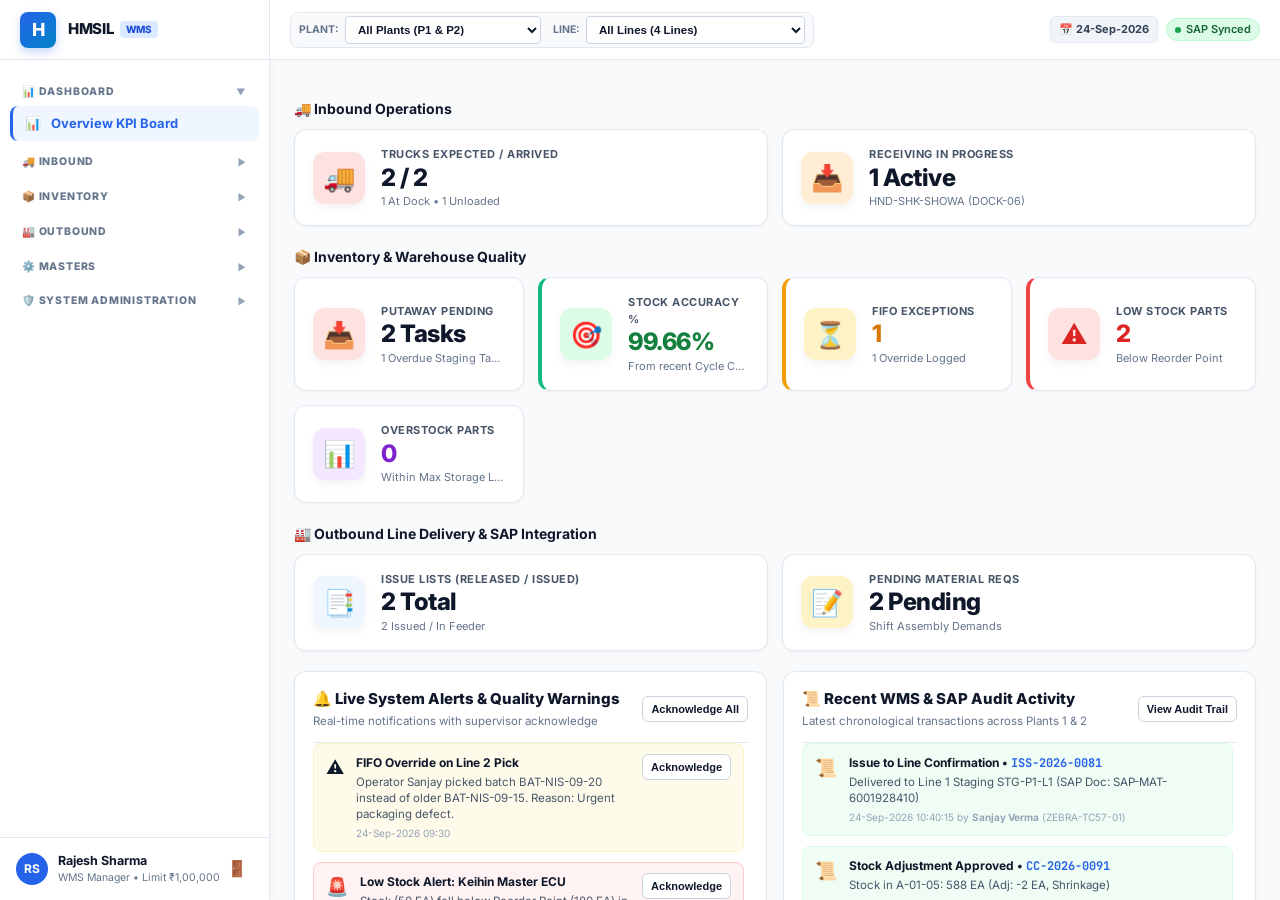
==== index.html @ 5b4c8223 "refactor: modularize application logic and data into separate JavaScript files and streamline HTML l" ====
<!DOCTYPE html>
<html lang="en">
<head>
  <meta charset="UTF-8">
  <meta name="viewport" content="width=device-width, initial-scale=1.0">
  <title>HMSIL WMS — Honda Motorcycle & Scooter India Control Tower</title>
  <link rel="preconnect" href="https://fonts.googleapis.com">
  <link rel="preconnect" href="https://fonts.gstatic.com" crossorigin>
  <link href="https://fonts.googleapis.com/css2?family=Inter:wght@400;500;600;700;800&family=JetBrains+Mono:wght@400;600;700&display=swap" rel="stylesheet">
  <link rel="stylesheet" href="css/wmsStyle.css">
</head>
<body>

<div class="wms-layout">
  <!-- Left Navigation Sidebar (Clean categories without 'Module' suffix) -->
  <aside class="wms-sidebar">
    <div class="sidebar-brand">
      <div class="brand-icon">H</div>
      <div class="brand-info">
        <h1>HMSIL <span>WMS</span></h1>
      </div>
    </div>

    <div class="sidebar-nav-container">
      <!-- 1. DASHBOARD -->
      <div class="nav-group">
        <div class="nav-category" onclick="toggleNavGroup(this)">
          <span>📊 Dashboard</span>
          <span class="cat-arrow">▼</span>
        </div>
        <div class="nav-group-items">
          <a class="nav-link active" data-view="dashboard" onclick="showWmsView('dashboard')">
            <span class="nav-icon">📊</span> Overview KPI Board
          </a>
        </div>
      </div>

      <!-- 2. INBOUND -->
      <div class="nav-group collapsed">
        <div class="nav-category" onclick="toggleNavGroup(this)">
          <span>🚚 Inbound</span>
          <span class="cat-arrow">▼</span>
        </div>
        <div class="nav-group-items">
          <a class="nav-link" data-view="po" onclick="showWmsView('po')">
            <span class="nav-icon">📑</span> Purchase Orders
          </a>
          <a class="nav-link" data-view="asn" onclick="showWmsView('asn')">
            <span class="nav-icon">📦</span> ASN (Shipping Notice)
          </a>
          <a class="nav-link" data-view="gateEntry" onclick="showWmsView('gateEntry')">
            <span class="nav-icon">🚚</span> Gate Entry
          </a>
          <a class="nav-link" data-view="docks" onclick="showWmsView('docks')">
            <span class="nav-icon">🏗️</span> Dock Management
          </a>
          <a class="nav-link" data-view="receivingMonitor" onclick="showWmsView('receivingMonitor')">
            <span class="nav-icon">📥</span> Receiving
          </a>
          <a class="nav-link" data-view="mrn" onclick="showWmsView('mrn')">
            <span class="nav-icon">📝</span> Material Receipt (MRN)
          </a>
          <a class="nav-link" data-view="grn" onclick="showWmsView('grn')">
            <span class="nav-icon">📄</span> Goods Receipt (GRN)
          </a>
        </div>
      </div>

      <!-- 3. INVENTORY -->
      <div class="nav-group collapsed">
        <div class="nav-category" onclick="toggleNavGroup(this)">
          <span>📦 Inventory</span>
          <span class="cat-arrow">▼</span>
        </div>
        <div class="nav-group-items">
          <a class="nav-link" data-view="putaway" onclick="showWmsView('putaway')">
            <span class="nav-icon">📥</span> Putaway Tasks
          </a>
          <a class="nav-link" data-view="inventory" onclick="showWmsView('inventory')">
            <span class="nav-icon">🏢</span> Stock by Bin (Inventory)
          </a>
          <a class="nav-link" data-view="cyclecount" onclick="showWmsView('cyclecount')">
            <span class="nav-icon">📋</span> Cycle Count & Adjustment
          </a>
          <a class="nav-link" data-view="fifoAging" onclick="showWmsView('fifoAging')">
            <span class="nav-icon">⏳</span> FIFO & Stock Aging
          </a>
          <a class="nav-link" data-view="reportsAlerts" onclick="showWmsView('reportsAlerts')">
            <span class="nav-icon">📈</span> Reports & Alerts
          </a>
        </div>
      </div>

      <!-- 4. OUTBOUND -->
      <div class="nav-group collapsed">
        <div class="nav-category" onclick="toggleNavGroup(this)">
          <span>🏭 Outbound</span>
          <span class="cat-arrow">▼</span>
        </div>
        <div class="nav-group-items">
          <a class="nav-link" data-view="requisition" onclick="showWmsView('requisition')">
            <span class="nav-icon">📋</span> Material Requirements
          </a>
          <a class="nav-link" data-view="issueList" onclick="showWmsView('issueList')">
            <span class="nav-icon">📑</span> Issue List (Shift N1)
          </a>
          <a class="nav-link" data-view="pickingMonitor" onclick="showWmsView('pickingMonitor')">
            <span class="nav-icon">🛒</span> Picking Monitor
          </a>
          <a class="nav-link" data-view="issueToLine" onclick="showWmsView('issueToLine')">
            <span class="nav-icon">🏭</span> Issue to Line (Mvt 261)
          </a>
          <a class="nav-link" data-view="returnsFromLine" onclick="showWmsView('returnsFromLine')">
            <span class="nav-icon">🔄</span> Returns from Line (Mvt 262)
          </a>
        </div>
      </div>

      <!-- 5. MASTERS -->
      <div class="nav-group collapsed">
        <div class="nav-category" onclick="toggleNavGroup(this)">
          <span>⚙️ Masters</span>
          <span class="cat-arrow">▼</span>
        </div>
        <div class="nav-group-items">
          <a class="nav-link" data-view="masterMaterial" onclick="showWmsView('masterMaterial')">
            <span class="nav-icon">🏷️</span> Material Master (SAP)
          </a>
          <a class="nav-link" data-view="masterSupplier" onclick="showWmsView('masterSupplier')">
            <span class="nav-icon">🤝</span> Supplier Master (SAP)
          </a>
          <a class="nav-link" data-view="masterPlant" onclick="showWmsView('masterPlant')">
            <span class="nav-icon">🏭</span> Plant Master
          </a>
          <a class="nav-link" data-view="masterZoneBin" onclick="showWmsView('masterZoneBin')">
            <span class="nav-icon">🗺️</span> Zone / Bin Master
          </a>
          <a class="nav-link" data-view="masterDock" onclick="showWmsView('masterDock')">
            <span class="nav-icon">🚪</span> Dock Master
          </a>
          <a class="nav-link" data-view="masterLine" onclick="showWmsView('masterLine')">
            <span class="nav-icon">⚙️</span> Production Line Master
          </a>
          <a class="nav-link" data-view="masterStockLevel" onclick="showWmsView('masterStockLevel')">
            <span class="nav-icon">📊</span> Stock Level Master
          </a>
          <a class="nav-link" data-view="masterReasonCode" onclick="showWmsView('masterReasonCode')">
            <span class="nav-icon">❓</span> Reason Code Master
          </a>
          <a class="nav-link" data-view="userMaster" onclick="showWmsView('userMaster')">
            <span class="nav-icon">👥</span> User & Role Master
          </a>
          <a class="nav-link" data-view="masterDevice" onclick="showWmsView('masterDevice')">
            <span class="nav-icon">📱</span> Device Master
          </a>
        </div>
      </div>

      <!-- 6. SYSTEM ADMINISTRATION -->
      <div class="nav-group collapsed">
        <div class="nav-category" onclick="toggleNavGroup(this)">
          <span>🛡️ System Administration</span>
          <span class="cat-arrow">▼</span>
        </div>
        <div class="nav-group-items">
          <a class="nav-link" data-view="sapSync" onclick="showWmsView('sapSync')">
            <span class="nav-icon">🔄</span> SAP Interface Monitor
          </a>
          <a class="nav-link" data-view="audit" onclick="showWmsView('audit')">
            <span class="nav-icon">🛡️</span> Audit Trail
          </a>
          <a class="nav-link" data-view="adminLabelPrint" onclick="showWmsView('adminLabelPrint')">
            <span class="nav-icon">🖨️</span> Label & Print Settings
          </a>
          <a class="nav-link" data-view="adminNotifications" onclick="showWmsView('adminNotifications')">
            <span class="nav-icon">🔔</span> Notification Settings
          </a>
        </div>
      </div>
    </div>

    <div class="sidebar-user">
      <div class="user-details">
        <div class="user-avatar" id="sidebar-user-avatar">RS</div>
        <div class="user-text">
          <div class="u-name" id="sidebar-user-name">Rajesh Sharma</div>
          <div class="u-role" id="sidebar-user-role">WMS Manager • Limit ₹1,00,000</div>
        </div>
      </div>
      <button class="btn-logout" onclick="window.location.href='login.html'" title="Sign Out / Logout" style="background:transparent; border:none; cursor:pointer; font-size:16px; padding:6px; border-radius:6px; color:#64748b; transition:all 0.15s ease;">
        🚪
      </button>
    </div>
  </aside>

  <!-- Mobile Sidebar Backdrop Overlay -->
  <div class="sidebar-backdrop" id="sidebar-backdrop" onclick="toggleMobileSidebar(false)"></div>

  <!-- Main Workspace Area -->
  <main class="wms-main-content">
    <!-- Topbar (Clean layout without redundant page title text) -->
    <header class="wms-topbar">
      <div class="topbar-left">
        <button class="btn-sidebar-toggle" id="btn-sidebar-toggle" onclick="toggleMobileSidebar()" aria-label="Toggle Navigation Menu">
          <span>☰</span>
        </button>
        <div class="global-filters">
          <span class="filter-badge">Plant:</span>
          <select class="top-select" id="filter-plant-select" onchange="onPlantFilterChange(this.value)">
            <option value="All">All Plants (P1 & P2)</option>
            <option value="P1">Plant 1 (Scooter Division)</option>
            <option value="P2">Plant 2 (Motorcycle Division)</option>
          </select>
          <span class="filter-badge" style="margin-left: 6px;">Line:</span>
          <select class="top-select" id="filter-line-select" onchange="onLineFilterChange(this.value)">
            <option value="All">All Lines (4 Lines)</option>
            <option value="L1">Line 1 (Activa 6G - Plant 1)</option>
            <option value="L2">Line 2 (Shine 125 - Plant 1)</option>
            <option value="L3">Line 3 (PGM-FI Engine - Plant 1)</option>
            <option value="L4">Line 4 (CB350 Premium - Plant 2)</option>
          </select>
        </div>
      </div>

      <div class="topbar-right">
        <span class="header-date-badge">📅 24-Sep-2026</span>
        <span class="sap-status-indicator online" title="S/4HANA Active"><span class="dot"></span> SAP Synced</span>
      </div>
    </header>

    <!-- Content Views Container -->
    <div class="wms-view-container">

      <!-- ========================================================= -->
      <!-- 1. DASHBOARD -->
      <!-- ========================================================= -->
      <section id="wms-view-dashboard" class="wms-view active">
        <!-- 3 Categorized KPI Grids -->
        <div class="dashboard-module-header">
          <h4>🚚 Inbound Operations</h4>
        </div>
        <div class="kpi-grid">
          <div class="kpi-card clickable" onclick="showWmsView('gateEntry')">
            <div class="kpi-icon" style="background:#fee2e2; color:#dc2626;">🚚</div>
            <div class="kpi-content">
              <div class="kpi-title">Trucks Expected / Arrived</div>
              <div class="kpi-value" id="kpi-inbound-trucks">2 / 2</div>
              <div class="kpi-subtext" id="kpi-subtext-trucks">1 At Dock • 1 Unloaded</div>
            </div>
          </div>
          <div class="kpi-card clickable" onclick="showWmsView('receivingMonitor')">
            <div class="kpi-icon" style="background:#ffedd5; color:#ea580c;">📥</div>
            <div class="kpi-content">
              <div class="kpi-title">Receiving in Progress</div>
              <div class="kpi-value" id="kpi-receiving-progress">1 Active</div>
              <div class="kpi-subtext" id="kpi-subtext-receiving">Dock Inward Inspection</div>
            </div>
          </div>
        </div>

        <div class="dashboard-module-header">
          <h4>📦 Inventory & Warehouse Quality</h4>
        </div>
        <div class="kpi-grid">
          <div class="kpi-card clickable" onclick="showWmsView('putaway')">
            <div class="kpi-icon" style="background:#fee2e2; color:#dc2626;">📥</div>
            <div class="kpi-content">
              <div class="kpi-title">Putaway Pending</div>
              <div class="kpi-value" id="kpi-putaway-pending">1 Task</div>
              <div class="kpi-subtext" id="kpi-subtext-putaway">Dock Staging Tasks</div>
            </div>
          </div>
          <div class="kpi-card success-border clickable" onclick="showWmsView('cyclecount')">
            <div class="kpi-icon" style="background:#dcfce7; color:#15803d;">🎯</div>
            <div class="kpi-content">
              <div class="kpi-title">Stock Accuracy %</div>
              <div class="kpi-value" id="kpi-stock-accuracy" style="color:#15803d;">99.66%</div>
              <div class="kpi-subtext" id="kpi-subtext-accuracy">From recent Cycle Counts</div>
            </div>
          </div>
          <div class="kpi-card warning-border clickable" onclick="showWmsView('fifoAging')">
            <div class="kpi-icon" style="background:#fef3c7; color:#d97706;">⏳</div>
            <div class="kpi-content">
              <div class="kpi-title">FIFO Exceptions</div>
              <div class="kpi-value" id="kpi-fifo-exceptions" style="color:#d97706;">1</div>
              <div class="kpi-subtext" id="kpi-subtext-fifo">Logged Non-Oldest Picks</div>
            </div>
          </div>
          <div class="kpi-card alert-border clickable" onclick="showWmsView('reportsAlerts')">
            <div class="kpi-icon" style="background:#fee2e2; color:#dc2626;">⚠️</div>
            <div class="kpi-content">
              <div class="kpi-title">Low Stock Parts</div>
              <div class="kpi-value" id="kpi-low-stock" style="color:#dc2626;">1</div>
              <div class="kpi-subtext" id="kpi-subtext-lowstock">Parts below Min / ROP</div>
            </div>
          </div>
          <div class="kpi-card clickable" onclick="showWmsView('reportsAlerts')">
            <div class="kpi-icon" style="background:#f3e8ff; color:#7e22ce;">📊</div>
            <div class="kpi-content">
              <div class="kpi-title">Overstock Parts</div>
              <div class="kpi-value" id="kpi-overstock" style="color:#7e22ce;">0</div>
              <div class="kpi-subtext" id="kpi-subtext-overstock">Within Max Storage Limit</div>
            </div>
          </div>
        </div>

        <div class="dashboard-module-header">
          <h4>🏭 Outbound Line Delivery & SAP Integration</h4>
        </div>
        <div class="kpi-grid">
          <div class="kpi-card clickable" onclick="showWmsView('issueList')">
            <div class="kpi-icon" style="background:#eff6ff; color:#2563eb;">📑</div>
            <div class="kpi-content">
              <div class="kpi-title">Issue Lists (Released / Issued)</div>
              <div class="kpi-value" id="kpi-issue-lists">1 Issued</div>
              <div class="kpi-subtext" id="kpi-subtext-issuelist">Assembly Line Dispatch</div>
            </div>
          </div>
          <div class="kpi-card clickable" onclick="showWmsView('requisition')">
            <div class="kpi-icon" style="background:#fef3c7; color:#d97706;">📝</div>
            <div class="kpi-content">
              <div class="kpi-title">Pending Material Reqs</div>
              <div class="kpi-value" id="kpi-pending-reqs">1 Pending</div>
              <div class="kpi-subtext" id="kpi-subtext-reqs">Shift Requisitions Queue</div>
            </div>
          </div>
        </div>

        <!-- Alerts Panel & Recent Activity Grid -->
        <div class="dashboard-split-grid">
          <div class="wms-card">
            <div class="card-header-bar">
              <div class="card-title-group">
                <h3>🔔 Live System Alerts & Quality Warnings</h3>
                <p>Real-time notifications with supervisor acknowledge</p>
              </div>
              <button class="btn-wms-secondary small" onclick="acknowledgeAllAlerts()">Acknowledge All</button>
            </div>
            <div class="alerts-feed-container" id="dashboard-alerts-feed"></div>
          </div>

          <div class="wms-card">
            <div class="card-header-bar">
              <div class="card-title-group">
                <h3>📜 Recent WMS & SAP Audit Activity</h3>
                <p>Latest chronological transactions across Plants 1 & 2</p>
              </div>
              <button class="btn-wms-secondary small" onclick="showWmsView('audit')">View Audit Trail</button>
            </div>
            <div class="activity-feed-container" id="dashboard-recent-activity"></div>
          </div>
        </div>
      </section>

      <!-- ========================================================= -->
      <!-- PURCHASE ORDERS -->
      <!-- ========================================================= -->
      <section id="wms-view-po" class="wms-view">
        <div class="wms-card">
          <div class="card-header-bar">
            <div class="card-title-group">
              <h3>Purchase Orders</h3>
              <p>Direct S/4HANA PO Schedule Lines • Read-Only Synchronization</p>
            </div>
            <div class="card-action-group">
              <button class="btn-wms-secondary" onclick="refreshPoFromSap()">
                <span>🔄</span> Refresh from SAP
              </button>
              <button class="btn-wms-secondary" onclick="exportTableToCSV(window.wms.purchaseOrders, 'HMSIL_PO_List.csv')">
                <span>📊</span> Export Excel / CSV
              </button>
            </div>
          </div>

          <div class="table-filter-bar">
            <input type="text" class="search-input" id="search-po" placeholder="🔍 Search PO No, Supplier, Material..." oninput="renderPOTable()">
            <div class="filter-group">
              <select class="select-filter" id="filter-po-status" onchange="renderPOTable()">
                <option value="All">All Statuses</option>
                <option value="Open">Open</option>
                <option value="Partially received">Partially received</option>
                <option value="Fully received">Fully received</option>
                <option value="Closed">Closed</option>
              </select>
            </div>
          </div>

          <div class="table-responsive">
            <table class="wms-table" id="po-table">
              <thead>
                <tr>
                  <th>PO Number</th>
                  <th>Supplier (SAP)</th>
                  <th>Plant</th>
                  <th>Material Code & Description</th>
                  <th>Ordered Qty</th>
                  <th>ASN Qty</th>
                  <th>Received Qty</th>
                  <th>Open Qty</th>
                  <th>Delivery Date</th>
                  <th>Status</th>
                  <th>Actions</th>
                </tr>
              </thead>
              <tbody id="po-table-body"></tbody>
            </table>
          </div>
        </div>
      </section>

      <!-- ========================================================= -->
      <!-- ASN (ADVANCE SHIPPING NOTICE) -->
      <!-- ========================================================= -->
      <section id="wms-view-asn" class="wms-view">
        <div class="wms-card">
          <div class="card-header-bar">
            <div class="card-title-group">
              <h3>Advance Shipping Notice (ASN)</h3>
              <p>Supplier Inbound Dispatch Notifications & Pallet Manifests</p>
            </div>
            <div class="card-action-group">
              <button class="btn-wms-primary" onclick="openCreateAsnModal()">
                <span class="btn-icon-plus">+</span> Create ASN from PO
              </button>
              <button class="btn-wms-secondary" onclick="openImportModal('ASN')">
                <span>📥</span> Upload ASN (EDI / Excel)
              </button>
              <button class="btn-wms-secondary" onclick="exportTableToCSV(window.wms.asns, 'HMSIL_ASN_List.csv')">
                <span>📊</span> Export CSV
              </button>
            </div>
          </div>

          <div class="table-filter-bar">
            <input type="text" class="search-input" id="search-asn" placeholder="🔍 Search ASN No, PO No, Vehicle, Supplier..." oninput="renderAsnTable()">
            <div class="filter-group">
              <select class="select-filter" id="filter-asn-status" onchange="renderAsnTable()">
                <option value="All">All Statuses</option>
                <option value="Expected">Expected</option>
                <option value="Arrived">Arrived</option>
                <option value="Receiving">Receiving</option>
                <option value="Received">Received</option>
                <option value="Closed">Closed</option>
              </select>
            </div>
          </div>

          <div class="table-responsive">
            <table class="wms-table">
              <thead>
                <tr>
                  <th>ASN Number</th>
                  <th>PO Number</th>
                  <th>Supplier</th>
                  <th>Material Code & Description</th>
                  <th>Shipped Qty</th>
                  <th>Pallets / Boxes</th>
                  <th>Vehicle No</th>
                  <th>ETA</th>
                  <th>Receiving Status</th>
                  <th>Actions</th>
                </tr>
              </thead>
              <tbody id="asn-table-body"></tbody>
            </table>
          </div>
        </div>
      </section>

      <!-- ========================================================= -->
      <!-- GATE ENTRY / TRUCK ARRIVAL -->
      <!-- ========================================================= -->
      <section id="wms-view-gateEntry" class="wms-view">
        <div class="wms-card">
          <div class="card-header-bar">
            <div class="card-title-group">
              <h3>Gate Entry & Truck Arrival</h3>
              <p>Security Gate Check-In • Dock Allocation & Turnaround Time (TAT)</p>
            </div>
            <div class="card-action-group">
              <button class="btn-wms-primary" onclick="openGateEntryModal()">
                <span>🚚</span> New Truck Gate Entry
              </button>
              <button class="btn-wms-secondary" onclick="exportTableToCSV(window.wms.gateEntries, 'HMSIL_Gate_Entries.csv')">
                <span>📊</span> Export CSV
              </button>
            </div>
          </div>

          <div class="table-filter-bar">
            <input type="text" class="search-input" id="search-gate" placeholder="🔍 Search Gate Entry No, Vehicle, Supplier..." oninput="renderGateEntryTable()">
            <div class="filter-group">
              <select class="select-filter" id="filter-gate-status" onchange="renderGateEntryTable()">
                <option value="All">All Statuses</option>
                <option value="Arrived">Arrived</option>
                <option value="At dock">At dock</option>
                <option value="Unloaded">Unloaded</option>
                <option value="Exited">Exited</option>
              </select>
            </div>
          </div>

          <div class="table-responsive">
            <table class="wms-table">
              <thead>
                <tr>
                  <th>Gate Entry No</th>
                  <th>Vehicle No</th>
                  <th>Driver Name & Mobile</th>
                  <th>Supplier</th>
                  <th>ASN / PO Number</th>
                  <th>Arrival Time</th>
                  <th>Dock Assigned</th>
                  <th>Exit Time</th>
                  <th>Turnaround (TAT)</th>
                  <th>Status</th>
                  <th>Actions</th>
                </tr>
              </thead>
              <tbody id="gate-table-body"></tbody>
            </table>
          </div>
        </div>
      </section>

      <!-- ========================================================= -->
      <!-- DOCK MANAGEMENT BOARD -->
      <!-- ========================================================= -->
      <section id="wms-view-docks" class="wms-view">
        <div class="wms-card">
          <div class="card-header-bar">
            <div class="card-title-group">
              <h3>Receiving Dock Management</h3>
              <p>Bay Status • Live Truck Occupation • TAT Alerts & Maintenance</p>
            </div>
            <div class="card-action-group">
              <button class="btn-wms-primary" onclick="openAddDockModal()">
                <span class="btn-icon-plus">+</span> Add Dock
              </button>
              <button class="btn-wms-secondary" onclick="showWmsView('masterDock')">
                <span>⚙️</span> Manage Docks
              </button>
            </div>
          </div>

          <div class="dock-grid" id="dock-grid-container"></div>
        </div>
      </section>

      <!-- ========================================================= -->
      <!-- RECEIVING MONITOR -->
      <!-- ========================================================= -->
      <section id="wms-view-receivingMonitor" class="wms-view">
        <div class="wms-card">
          <div class="card-header-bar">
            <div class="card-title-group">
              <h3>Receiving Progress Monitor</h3>
              <p>Live Inbound Scans • Good / Damaged / Short Breakdown • MRN Trigger</p>
            </div>
            <div class="card-action-group">
              <button class="btn-wms-secondary" onclick="renderReceivingMonitor()">
                <span>🔄</span> Refresh Progress
              </button>
            </div>
          </div>

          <div class="table-responsive">
            <table class="wms-table">
              <thead>
                <tr>
                  <th>Receiving Batch</th>
                  <th>ASN / Truck No</th>
                  <th>Material</th>
                  <th>Expected</th>
                  <th>Scanned Good</th>
                  <th>Damaged</th>
                  <th>Short</th>
                  <th>Excess</th>
                  <th>Scan Progress</th>
                  <th>Operator & Handheld</th>
                  <th>Status</th>
                  <th>Actions</th>
                </tr>
              </thead>
              <tbody id="receiving-monitor-body"></tbody>
            </table>
          </div>
        </div>

        <!-- Inbound Discrepancies & Shortages (Merged inside Receiving) -->
        <div class="wms-card" style="margin-top: 16px;">
          <div class="card-header-bar">
            <div class="card-title-group">
              <h3>Inbound Discrepancies & Shortages</h3>
              <p>Damaged Goods • Supplier Shortages • Quarantine Bin Management</p>
            </div>
            <div class="card-action-group">
              <button class="btn-wms-secondary" onclick="exportTableToCSV(window.wms.discrepancies, 'HMSIL_Discrepancies.csv')">
                <span>📊</span> Export CSV
              </button>
            </div>
          </div>

          <div class="table-responsive">
            <table class="wms-table">
              <thead>
                <tr>
                  <th>Discrepancy No</th>
                  <th>PO / ASN</th>
                  <th>Supplier</th>
                  <th>Material</th>
                  <th>Expected / Rec</th>
                  <th>Short / Damaged</th>
                  <th>Reason & Details</th>
                  <th>Quarantine Bin</th>
                  <th>Commercial Action</th>
                  <th>Status</th>
                  <th>Actions</th>
                </tr>
              </thead>
              <tbody id="discrepancy-table-body"></tbody>
            </table>
          </div>
        </div>
      </section>

      <!-- ========================================================= -->
      <!-- MRN (MATERIAL RECEIPT NOTE) -->
      <!-- ========================================================= -->
      <section id="wms-view-mrn" class="wms-view">
        <div class="wms-card">
          <div class="card-header-bar">
            <div class="card-title-group">
              <h3>Material Receipt Note (MRN) Approval</h3>
              <p>Supervisor Quality Sign-off • Discrepancy Verification • GRN Trigger</p>
            </div>
            <div class="card-action-group">
              <button class="btn-wms-secondary" onclick="exportTableToCSV(window.wms.mrns, 'HMSIL_MRN_List.csv')">
                <span>📊</span> Export CSV
              </button>
            </div>
          </div>

          <div class="table-responsive">
            <table class="wms-table">
              <thead>
                <tr>
                  <th>MRN Number</th>
                  <th>PO / ASN</th>
                  <th>Supplier</th>
                  <th>Material Code & Description</th>
                  <th>ASN Qty</th>
                  <th>Good Qty</th>
                  <th>Damaged / Short</th>
                  <th>Reason Codes</th>
                  <th>Created By</th>
                  <th>Status</th>
                  <th>Actions</th>
                </tr>
              </thead>
              <tbody id="mrn-table-body"></tbody>
            </table>
          </div>
        </div>
      </section>

      <!-- ========================================================= -->
      <!-- GRN / SAP GOODS RECEIPT -->
      <!-- ========================================================= -->
      <section id="wms-view-grn" class="wms-view">
        <div class="wms-card">
          <div class="card-header-bar">
            <div class="card-title-group">
              <h3>Goods Receipt (GRN) • SAP Movement 101</h3>
              <p>Official Goods Inward Records • S/4HANA Material Document Postings</p>
            </div>
            <div class="card-action-group">
              <button class="btn-wms-secondary" onclick="exportTableToCSV(window.wms.goodsReceiptNotes, 'HMSIL_GRN_List.csv')">
                <span>📊</span> Export CSV
              </button>
            </div>
          </div>

          <div class="table-responsive">
            <table class="wms-table">
              <thead>
                <tr>
                  <th>GRN Number</th>
                  <th>Linked MRN</th>
                  <th>PO Number</th>
                  <th>Supplier</th>
                  <th>Accepted Qty</th>
                  <th>SAP Mat Doc No</th>
                  <th>Posting Date</th>
                  <th>SAP Status</th>
                  <th>Inspector</th>
                  <th>Actions</th>
                </tr>
              </thead>
              <tbody id="grn-table-body"></tbody>
            </table>
          </div>
        </div>
      </section>

      <!-- ========================================================= -->
      <!-- PUTAWAY TASKS -->
      <!-- ========================================================= -->
      <section id="wms-view-putaway" class="wms-view">
        <div class="wms-card">
          <div class="card-header-bar">
            <div class="card-title-group">
              <h3>Putaway Tasks</h3>
              <p>System-Recommended Bin Allocation • High-Density Racking Routing</p>
            </div>
            <div class="card-action-group">
              <button class="btn-wms-secondary" onclick="exportTableToCSV(window.wms.putawayTasks, 'HMSIL_Putaway_Tasks.csv')">
                <span>📊</span> Export CSV
              </button>
            </div>
          </div>

          <div class="table-responsive">
            <table class="wms-table">
              <thead>
                <tr>
                  <th>Task No</th>
                  <th>Pallet / HU ID</th>
                  <th>Material Code & Description</th>
                  <th>Qty</th>
                  <th>From Dock</th>
                  <th>Suggested Bin</th>
                  <th>Actual Bin</th>
                  <th>Override Reason</th>
                  <th>Assigned Operator</th>
                  <th>Status</th>
                  <th>Actions</th>
                </tr>
              </thead>
              <tbody id="putaway-table-body"></tbody>
            </table>
          </div>
        </div>
      </section>

      <!-- ========================================================= -->
      <!-- STOCK BY BIN (INVENTORY) -->
      <!-- ========================================================= -->
      <section id="wms-view-inventory" class="wms-view">
        <!-- Top Material Stock Summary Cards -->
        <div class="material-stock-summary-grid" id="material-stock-summary-grid"></div>

        <div class="wms-card" style="margin-top:16px;">
          <div class="card-header-bar">
            <div class="card-title-group">
              <h3>Stock by Bin (Inventory)</h3>
              <p>Real-time Bin-level Stock • Batch Management • Status Allocation</p>
            </div>
            <div class="card-action-group">
              <button class="btn-wms-secondary" onclick="exportTableToCSV(window.wms.handlingUnits, 'HMSIL_Inventory_Stock.csv')">
                <span>📊</span> Export Excel / CSV
              </button>
            </div>
          </div>

          <div class="table-filter-bar">
            <input type="text" class="search-input" id="search-inv" placeholder="🔍 Search Material, Bin, HU, Batch, Supplier..." oninput="renderInventoryTable()">
            <div class="filter-group">
              <select class="select-filter" id="filter-inv-status" onchange="renderInventoryTable()">
                <option value="All">All Stock Statuses</option>
                <option value="AVAILABLE">Available</option>
                <option value="RESERVED">Reserved</option>
                <option value="BLOCKED">Blocked</option>
                <option value="QUARANTINE">Quarantine</option>
              </select>
            </div>
          </div>

          <div class="table-responsive">
            <table class="wms-table">
              <thead>
                <tr>
                  <th>Handling Unit (HU)</th>
                  <th>Material Code & Description</th>
                  <th>Plant</th>
                  <th>Location (Bin)</th>
                  <th>Batch / Lot No</th>
                  <th>Receipt Date</th>
                  <th>Qty (UOM)</th>
                  <th>Age (Days)</th>
                  <th>Stock Status</th>
                  <th>Actions</th>
                </tr>
              </thead>
              <tbody id="inventory-table-body"></tbody>
            </table>
          </div>
        </div>
      </section>

      <!-- ========================================================= -->
      <!-- CYCLE COUNT & STOCK ADJUSTMENT (SINGLE SCREEN) -->
      <!-- ========================================================= -->
      <section id="wms-view-cyclecount" class="wms-view">
        <div class="wms-card">
          <div class="card-header-bar">
            <div class="card-title-group">
              <h3>Cycle Count & Stock Adjustment</h3>
              <p>Plan Count → Blind Handheld Count → Review Variance → Approve Adjustment → Post to SAP</p>
            </div>
            <div class="card-action-group">
              <button class="btn-wms-primary" onclick="openCreateCycleCountModal()">
                <span class="btn-icon-plus">+</span> Generate Count Plan
              </button>
              <button class="btn-wms-secondary" onclick="exportTableToCSV(window.wms.cycleCountPlans, 'HMSIL_Cycle_Counts.csv')">
                <span>📊</span> Export CSV
              </button>
            </div>
          </div>

          <!-- Top Summary Tiles for Count Lifecycle -->
          <div class="count-summary-kpi-bar">
            <div class="count-kpi-chip">Planned: <b id="count-kpi-planned">0</b></div>
            <div class="count-kpi-chip">Counting: <b id="count-kpi-counting">1</b></div>
            <div class="count-kpi-chip warning">Variances to Review: <b id="count-kpi-variance">0</b></div>
            <div class="count-kpi-chip warning">Adjustments Pending Approval: <b id="count-kpi-pending-adj">0</b></div>
            <div class="count-kpi-chip success">Posted to SAP (Mvt 711/712): <b id="count-kpi-posted">1</b></div>
          </div>

          <!-- Count Plans Container -->
          <div id="cycle-count-plans-container" style="margin-top:16px;"></div>
        </div>
      </section>

      <!-- ========================================================= -->
      <!-- FIFO & STOCK AGING -->
      <!-- ========================================================= -->
      <section id="wms-view-fifoAging" class="wms-view">
        <div class="wms-card">
          <div class="card-header-bar">
            <div class="card-title-group">
              <h3>FIFO Queue & Stock Aging</h3>
              <p>Strict First-In-First-Out Priority • Aging Buckets • Supervisor Override Log</p>
            </div>
            <div class="card-action-group">
              <button class="btn-wms-secondary" onclick="exportTableToCSV(window.wms.handlingUnits, 'HMSIL_FIFO_Aging.csv')">
                <span>📊</span> Export CSV
              </button>
            </div>
          </div>

          <!-- Aging Buckets Cards -->
          <div class="aging-buckets-grid" id="aging-buckets-grid"></div>

          <div style="margin-top:20px;">
            <h4 style="font-size:14px; font-weight:700; color:#0f172a; margin-bottom:10px;">📋 Material FIFO Picking Hierarchy</h4>
            <div class="table-responsive">
              <table class="wms-table">
                <thead>
                  <tr>
                    <th>FIFO Rank</th>
                    <th>Material Code & Description</th>
                    <th>Handling Unit (HU)</th>
                    <th>Storage Bin</th>
                    <th>Batch No</th>
                    <th>Receipt Date</th>
                    <th>Quantity</th>
                    <th>Age Bracket</th>
                    <th>Status</th>
                  </tr>
                </thead>
                <tbody id="fifo-table-body"></tbody>
              </table>
            </div>
          </div>

          <div style="margin-top:24px;">
            <h4 style="font-size:14px; font-weight:700; color:#dc2626; margin-bottom:10px;">⚠️ FIFO Exception & Override Audit Log</h4>
            <div class="table-responsive">
              <table class="wms-table">
                <thead>
                  <tr>
                    <th>Exception ID</th>
                    <th>Material</th>
                    <th>Requested Oldest Lot</th>
                    <th>Picked Lot</th>
                    <th>Bin</th>
                    <th>Picker</th>
                    <th>Override Reason</th>
                    <th>Authorized By</th>
                    <th>Timestamp</th>
                  </tr>
                </thead>
                <tbody id="fifo-exceptions-body"></tbody>
              </table>
            </div>
          </div>
        </div>
      </section>

      <!-- ========================================================= -->
      <!-- REPORTS & ALERTS -->
      <!-- ========================================================= -->
      <section id="wms-view-reportsAlerts" class="wms-view">
        <div class="wms-card">
          <div class="card-header-bar">
            <div class="card-title-group">
              <h3>Warehouse Reports & Alerts</h3>
              <p>Overstock • Stock Variation (WMS vs SAP) • Shortages • Supplier Quality</p>
            </div>
            <div class="card-action-group">
              <button class="btn-wms-primary" onclick="window.print()">
                <span>📄</span> Export PDF Report
              </button>
              <button class="btn-wms-secondary" onclick="sendTestReportEmail()">
                <span>✉️</span> Email Scheduled Report
              </button>
            </div>
          </div>

          <!-- Reports Sub-tabs -->
          <div class="subtabs-bar">
            <button class="subtab-btn active" onclick="switchReportTab('overstock')">Overstock Report</button>
            <button class="subtab-btn" onclick="switchReportTab('variation')">Stock Variation (WMS vs SAP vs Count)</button>
            <button class="subtab-btn" onclick="switchReportTab('lowstock')">Low Stock & Reorder Points</button>
            <button class="subtab-btn" onclick="switchReportTab('supplier')">Supplier Discrepancy & Quality</button>
          </div>

          <div class="report-tab-content" id="report-tab-content" style="margin-top:16px;"></div>
        </div>
      </section>

      <!-- ========================================================= -->
      <!-- MATERIAL REQUIREMENTS -->
      <!-- ========================================================= -->
      <section id="wms-view-requisition" class="wms-view">
        <div class="wms-card">
          <div class="card-header-bar">
            <div class="card-title-group">
              <h3>Material Requirements</h3>
              <p>S/4HANA Production Reservations & Shift Schedules</p>
            </div>
            <div class="card-action-group">
              <button class="btn-wms-primary" onclick="openCreateRequisitionModal()">
                <span class="btn-icon-plus">+</span> Create Requirement
              </button>
              <button class="btn-wms-secondary" onclick="exportTableToCSV(window.wms.materialRequirements, 'HMSIL_Material_Requirements.csv')">
                <span>📊</span> Export CSV
              </button>
            </div>
          </div>

          <div class="table-responsive">
            <table class="wms-table">
              <thead>
                <tr>
                  <th>Req No</th>
                  <th>SAP Reference</th>
                  <th>Plant & Line</th>
                  <th>Shift</th>
                  <th>Material Code & Description</th>
                  <th>Required Qty</th>
                  <th>Required-By Time</th>
                  <th>Priority</th>
                  <th>Status</th>
                  <th>Linked Issue List</th>
                  <th>Actions</th>
                </tr>
              </thead>
              <tbody id="requisition-table-body"></tbody>
            </table>
          </div>
        </div>
      </section>

      <!-- ========================================================= -->
      <!-- ISSUE LIST (SHIFT N1 LIST) -->
      <!-- ========================================================= -->
      <section id="wms-view-issueList" class="wms-view">
        <div class="wms-card">
          <div class="card-header-bar">
            <div class="card-title-group">
              <h3>Issue List (Shift N1 List)</h3>
              <p>Automated Shift Requirements Assembly • FIFO Allocation • Picker Dispatch</p>
            </div>
            <div class="card-action-group">
              <button class="btn-wms-primary" onclick="autoBuildNextShiftIssueList()">
                <span>⚡</span> Auto-Build Next Shift Issue List (N1)
              </button>
              <button class="btn-wms-secondary" onclick="exportTableToCSV(window.wms.issueLists, 'HMSIL_Issue_Lists.csv')">
                <span>📊</span> Export CSV
              </button>
            </div>
          </div>

          <div class="table-responsive">
            <table class="wms-table">
              <thead>
                <tr>
                  <th>Issue List No</th>
                  <th>Production Line</th>
                  <th>Shift</th>
                  <th>Items & Allocated Bins (FIFO)</th>
                  <th>Total Qty</th>
                  <th>Assigned Picker</th>
                  <th>Status</th>
                  <th>Actions</th>
                </tr>
              </thead>
              <tbody id="issue-list-table-body"></tbody>
            </table>
          </div>
        </div>
      </section>

      <!-- ========================================================= -->
      <!-- PICKING MONITOR -->
      <!-- ========================================================= -->
      <section id="wms-view-pickingMonitor" class="wms-view">
        <div class="wms-card">
          <div class="card-header-bar">
            <div class="card-title-group">
              <h3>Picking Monitor</h3>
              <p>Live Forklift & Cart Picking Progress • Short Pick Handling • FIFO Adherence</p>
            </div>
            <div class="card-action-group">
              <button class="btn-wms-secondary" onclick="renderPickingMonitor()">
                <span>🔄</span> Refresh Progress
              </button>
            </div>
          </div>

          <div class="table-responsive">
            <table class="wms-table">
              <thead>
                <tr>
                  <th>Pick Task</th>
                  <th>Issue List</th>
                  <th>Picker & Handheld</th>
                  <th>Material Code & Description</th>
                  <th>Required Qty</th>
                  <th>Picked Qty</th>
                  <th>Source Bin</th>
                  <th>FIFO Override</th>
                  <th>Status</th>
                  <th>Actions</th>
                </tr>
              </thead>
              <tbody id="picking-monitor-body"></tbody>
            </table>
          </div>
        </div>
      </section>

      <!-- ========================================================= -->
      <!-- ISSUE TO LINE (MVT 261) -->
      <!-- ========================================================= -->
      <section id="wms-view-issueToLine" class="wms-view">
        <div class="wms-card">
          <div class="card-header-bar">
            <div class="card-title-group">
              <h3>Issue to Line • SAP Movement 261</h3>
              <p>Line Delivery Verification • Staging Buffers • SAP Goods Issue Document</p>
            </div>
            <div class="card-action-group">
              <button class="btn-wms-secondary" onclick="exportTableToCSV(window.wms.lineIssues, 'HMSIL_Line_Issues.csv')">
                <span>📊</span> Export CSV
              </button>
            </div>
          </div>

          <div class="table-responsive">
            <table class="wms-table">
              <thead>
                <tr>
                  <th>Issue No</th>
                  <th>Issue List</th>
                  <th>Production Line</th>
                  <th>Material Code & Description</th>
                  <th>Qty Issued</th>
                  <th>Delivered By</th>
                  <th>Received-at-Line Time</th>
                  <th>Staging Bin</th>
                  <th>SAP Goods Issue Doc</th>
                  <th>Status</th>
                  <th>Actions</th>
                </tr>
              </thead>
              <tbody id="line-issue-table-body"></tbody>
            </table>
          </div>
        </div>
      </section>

      <!-- ========================================================= -->
      <!-- RETURNS FROM LINE (MVT 262) -->
      <!-- ========================================================= -->
      <section id="wms-view-returnsFromLine" class="wms-view">
        <div class="wms-card">
          <div class="card-header-bar">
            <div class="card-title-group">
              <h3>Returns from Line • SAP Movement 262</h3>
              <p>Defect Returns & Surplus Stock • Quarantine Putaway • SAP Reversal</p>
            </div>
            <div class="card-action-group">
              <button class="btn-wms-primary" onclick="openCreateReturnModal()">
                <span class="btn-icon-plus">+</span> Create Line Return
              </button>
              <button class="btn-wms-secondary" onclick="exportTableToCSV(window.wms.lineReturns, 'HMSIL_Line_Returns.csv')">
                <span>📊</span> Export CSV
              </button>
            </div>
          </div>

          <div class="table-responsive">
            <table class="wms-table">
              <thead>
                <tr>
                  <th>Return No</th>
                  <th>Production Line</th>
                  <th>Material Code & Description</th>
                  <th>Returned Qty</th>
                  <th>Return Reason</th>
                  <th>Target Bin</th>
                  <th>SAP Reversal Doc No</th>
                  <th>Status</th>
                  <th>Actions</th>
                </tr>
              </thead>
              <tbody id="returns-table-body"></tbody>
            </table>
          </div>
        </div>
      </section>

      <!-- ========================================================= -->
      <!-- MASTERS SCREENS (WITH COMPLETE CRUD) -->
      <!-- ========================================================= -->
      <!-- Material Master -->
      <section id="wms-view-masterMaterial" class="wms-view">
        <div class="wms-card">
          <div class="card-header-bar">
            <div class="card-title-group">
              <h3>Material Master (SAP-Owned)</h3>
              <p>Part Catalog • Pack Sizes • A/B/C Velocity Class • Barcode Labels</p>
            </div>
            <div class="card-action-group">
              <button class="btn-wms-primary" onclick="openAddMaterialModal()">
                <span class="btn-icon-plus">+</span> Add Material
              </button>
              <button class="btn-wms-secondary" onclick="openImportModal('Materials')">
                <span>📥</span> Bulk Excel Import
              </button>
              <button class="btn-wms-secondary" onclick="exportTableToCSV(window.wms.materials, 'HMSIL_Material_Master.csv')">
                <span>📊</span> Export CSV
              </button>
            </div>
          </div>
          <div class="table-responsive">
            <table class="wms-table">
              <thead>
                <tr>
                  <th>Material Code*</th>
                  <th>Description*</th>
                  <th>Unit*</th>
                  <th>Group</th>
                  <th>Plant</th>
                  <th>A/B/C Class*</th>
                  <th>Pack Qty*</th>
                  <th>Default Zone</th>
                  <th>FIFO</th>
                  <th>Status</th>
                  <th>Actions</th>
                </tr>
              </thead>
              <tbody id="master-material-body"></tbody>
            </table>
          </div>
        </div>
      </section>

      <!-- Supplier Master -->
      <section id="wms-view-masterSupplier" class="wms-view">
        <div class="wms-card">
          <div class="card-header-bar">
            <div class="card-title-group">
              <h3>Supplier Master (SAP-Owned)</h3>
              <p>Vendor Master • ASN Capability • Lead Times • Contact Information</p>
            </div>
            <div class="card-action-group">
              <button class="btn-wms-primary" onclick="openAddSupplierModal()">
                <span class="btn-icon-plus">+</span> Add Supplier
              </button>
              <button class="btn-wms-secondary" onclick="exportTableToCSV(window.wms.suppliers, 'HMSIL_Suppliers.csv')">
                <span>📊</span> Export CSV
              </button>
            </div>
          </div>
          <div class="table-responsive">
            <table class="wms-table">
              <thead>
                <tr>
                  <th>Supplier Code*</th>
                  <th>Supplier Name*</th>
                  <th>Address</th>
                  <th>Contact Person</th>
                  <th>Phone & Email</th>
                  <th>ASN Capable</th>
                  <th>Lead Time (Days)</th>
                  <th>Status</th>
                  <th>Actions</th>
                </tr>
              </thead>
              <tbody id="master-supplier-body"></tbody>
            </table>
          </div>
        </div>
      </section>

      <!-- Plant Master -->
      <section id="wms-view-masterPlant" class="wms-view">
        <div class="wms-card">
          <div class="card-header-bar">
            <div class="card-title-group">
              <h3>Plant Master & Storage Locations</h3>
              <p>HMSI Manufacturing Units • S/4HANA Storage Location Mappings</p>
            </div>
            <div class="card-action-group">
              <button class="btn-wms-primary" onclick="openAddPlantModal()">
                <span class="btn-icon-plus">+</span> Add Plant
              </button>
            </div>
          </div>
          <div class="table-responsive">
            <table class="wms-table">
              <thead>
                <tr>
                  <th>Plant Code*</th>
                  <th>Plant Name*</th>
                  <th>Physical Address</th>
                  <th>SAP Plant Code</th>
                  <th>SAP SLoc Mapping</th>
                  <th>Status</th>
                  <th>Actions</th>
                </tr>
              </thead>
              <tbody id="master-plant-body"></tbody>
            </table>
          </div>
        </div>
      </section>

      <!-- Zone & Bin Master -->
      <section id="wms-view-masterZoneBin" class="wms-view">
        <div class="wms-card">
          <div class="card-header-bar">
            <div class="card-title-group">
              <h3>Zone & Storage Bin Master</h3>
              <p>Warehouse Zones • High-Bay Racks • Bulk Bin Range Generator</p>
            </div>
            <div class="card-action-group">
              <button class="btn-wms-primary" onclick="openAddBinModal()">
                <span class="btn-icon-plus">+</span> Add Bin
              </button>
              <button class="btn-wms-primary" onclick="openBulkBinModal()">
                <span>⚡</span> Bulk-Create Bins
              </button>
              <button class="btn-wms-secondary" onclick="exportTableToCSV(window.wms.binMaster, 'HMSIL_Bin_Master.csv')">
                <span>📊</span> Export CSV
              </button>
            </div>
          </div>
          <div class="table-responsive">
            <table class="wms-table">
              <thead>
                <tr>
                  <th>Bin Code*</th>
                  <th>Zone Code*</th>
                  <th>Zone Name</th>
                  <th>Type</th>
                  <th>Max Capacity</th>
                  <th>Max Weight (kg)</th>
                  <th>Current Qty</th>
                  <th>Stored Material</th>
                  <th>Status</th>
                  <th>Actions</th>
                </tr>
              </thead>
              <tbody id="master-bin-body"></tbody>
            </table>
          </div>
        </div>
      </section>

      <!-- Dock Master -->
      <section id="wms-view-masterDock" class="wms-view">
        <div class="wms-card">
          <div class="card-header-bar">
            <div class="card-title-group">
              <h3>Inbound Dock Master</h3>
              <p>Receiving Bays • Working Shift Hours • Maintenance Lockouts</p>
            </div>
            <div class="card-action-group">
              <button class="btn-wms-primary" onclick="openAddDockModal()">
                <span class="btn-icon-plus">+</span> Add Dock
              </button>
            </div>
          </div>
          <div class="table-responsive">
            <table class="wms-table">
              <thead>
                <tr>
                  <th>Dock Code*</th>
                  <th>Plant*</th>
                  <th>Dock Type</th>
                  <th>Working Hours</th>
                  <th>Current Status</th>
                  <th>Current Truck</th>
                  <th>Actions</th>
                </tr>
              </thead>
              <tbody id="master-dock-body"></tbody>
            </table>
          </div>
        </div>
      </section>

      <!-- Production Line Master -->
      <section id="wms-view-masterLine" class="wms-view">
        <div class="wms-card">
          <div class="card-header-bar">
            <div class="card-title-group">
              <h3>Production Assembly Line Master</h3>
              <p>Assembly Lines L1–L4 • Line-Side Staging Bins • Shift Cycles</p>
            </div>
            <div class="card-action-group">
              <button class="btn-wms-primary" onclick="openAddLineModal()">
                <span class="btn-icon-plus">+</span> Add Line
              </button>
            </div>
          </div>
          <div class="table-responsive">
            <table class="wms-table">
              <thead>
                <tr>
                  <th>Line Code*</th>
                  <th>Line Name*</th>
                  <th>Plant*</th>
                  <th>Staging Bin*</th>
                  <th>Shift Pattern</th>
                  <th>Daily Target</th>
                  <th>Status</th>
                  <th>Actions</th>
                </tr>
              </thead>
              <tbody id="master-line-body"></tbody>
            </table>
          </div>
        </div>
      </section>

      <!-- Stock Level Master -->
      <section id="wms-view-masterStockLevel" class="wms-view">
        <div class="wms-card">
          <div class="card-header-bar">
            <div class="card-title-group">
              <h3>Stock Level & Reorder Master</h3>
              <p>Min / Max Inventory • Safety Stock • A/B/C Cycle Days • Alert Recipients</p>
            </div>
            <div class="card-action-group">
              <button class="btn-wms-primary" onclick="openAddStockLevelModal()">
                <span class="btn-icon-plus">+</span> Add Threshold
              </button>
              <button class="btn-wms-secondary" onclick="exportTableToCSV(window.wms.stockLevelMaster, 'HMSIL_Stock_Levels.csv')">
                <span>📊</span> Export CSV
              </button>
            </div>
          </div>
          <div class="table-responsive">
            <table class="wms-table">
              <thead>
                <tr>
                  <th>Material Code*</th>
                  <th>Plant*</th>
                  <th>Min Stock</th>
                  <th>Max Stock</th>
                  <th>Reorder Point</th>
                  <th>Safety Stock</th>
                  <th>A/B/C Cycle Days</th>
                  <th>Alert Email Recipients</th>
                  <th>Status</th>
                  <th>Actions</th>
                </tr>
              </thead>
              <tbody id="master-stock-level-body"></tbody>
            </table>
          </div>
        </div>
      </section>

      <!-- Reason Code Master -->
      <section id="wms-view-masterReasonCode" class="wms-view">
        <div class="wms-card">
          <div class="card-header-bar">
            <div class="card-title-group">
              <h3>Reason Code Master</h3>
              <p>Discrepancies, Adjustments, FIFO Overrides & Returns Mapping to SAP Movement Types</p>
            </div>
            <div class="card-action-group">
              <button class="btn-wms-primary" onclick="openAddReasonCodeModal()">
                <span class="btn-icon-plus">+</span> Add Reason Code
              </button>
            </div>
          </div>
          <div class="table-responsive">
            <table class="wms-table">
              <thead>
                <tr>
                  <th>Reason Code*</th>
                  <th>Description*</th>
                  <th>Category / Type*</th>
                  <th>Needs Approval</th>
                  <th>SAP Movement Type</th>
                  <th>Status</th>
                  <th>Actions</th>
                </tr>
              </thead>
              <tbody id="master-reason-code-body"></tbody>
            </table>
          </div>
        </div>
      </section>

      <!-- User & Role Master -->
      <section id="wms-view-userMaster" class="wms-view">
        <div class="wms-card">
          <div class="card-header-bar">
            <div class="card-title-group">
              <h3>Users & Security Roles</h3>
              <p>Screen Permissions • Adjustment Approval Limits • Device Assignments</p>
            </div>
            <div class="card-action-group">
              <button class="btn-wms-primary" onclick="openAddUserModal()">
                <span class="btn-icon-plus">+</span> Add User
              </button>
              <button class="btn-wms-secondary" onclick="exportTableToCSV(window.wms.userMaster, 'HMSIL_Users.csv')">
                <span>📊</span> Export CSV
              </button>
            </div>
          </div>
          <div class="table-responsive">
            <table class="wms-table">
              <thead>
                <tr>
                  <th>User ID*</th>
                  <th>Name*</th>
                  <th>Employee No</th>
                  <th>Role*</th>
                  <th>Plant*</th>
                  <th>Shift</th>
                  <th>Email & Mobile</th>
                  <th>Handheld PIN</th>
                  <th>Approval Limit (₹)</th>
                  <th>Status</th>
                  <th>Actions</th>
                </tr>
              </thead>
              <tbody id="master-user-body"></tbody>
            </table>
          </div>
        </div>
      </section>

      <!-- Device Master -->
      <section id="wms-view-masterDevice" class="wms-view">
        <div class="wms-card">
          <div class="card-header-bar">
            <div class="card-title-group">
              <h3>Device Master (Handhelds & Printers)</h3>
              <p>Zebra TC57 Scanners • ZT411 Industrial Printers • IP Heartbeats</p>
            </div>
            <div class="card-action-group">
              <button class="btn-wms-primary" onclick="openAddDeviceModal()">
                <span class="btn-icon-plus">+</span> Add Device
              </button>
            </div>
          </div>
          <div class="table-responsive">
            <table class="wms-table">
              <thead>
                <tr>
                  <th>Device ID*</th>
                  <th>Type*</th>
                  <th>Model</th>
                  <th>Serial No</th>
                  <th>Plant & Zone</th>
                  <th>IP Address</th>
                  <th>Assigned User / Location</th>
                  <th>Status</th>
                  <th>Actions</th>
                </tr>
              </thead>
              <tbody id="master-device-body"></tbody>
            </table>
          </div>
        </div>
      </section>

      <!-- ========================================================= -->
      <!-- SYSTEM ADMINISTRATION SCREENS -->
      <!-- ========================================================= -->
      <!-- SAP Interface Monitor -->
      <section id="wms-view-sapSync" class="wms-view">
        <div class="wms-card">
          <div class="card-header-bar">
            <div class="card-title-group">
              <h3>SAP Interface Monitor</h3>
              <p>RFC / IDoc / BAPI Messages • Retry Queue • Daily Stock Reconciliation</p>
            </div>
            <div class="card-action-group">
              <button class="btn-wms-primary" onclick="retryFailedSapMessages()">
                <span>🔄</span> Retry Failed Messages
              </button>
              <button class="btn-wms-secondary" onclick="runDailyStockReconciliation()">
                <span>⚖️</span> Run Daily WMS vs SAP Recon
              </button>
            </div>
          </div>
          <div class="table-responsive">
            <table class="wms-table">
              <thead>
                <tr>
                  <th>Sync ID</th>
                  <th>Interface Type</th>
                  <th>Direction</th>
                  <th>WMS Reference</th>
                  <th>SAP Doc No</th>
                  <th>Payload Type</th>
                  <th>Status</th>
                  <th>Error Description</th>
                  <th>Timestamp</th>
                  <th>Actions</th>
                </tr>
              </thead>
              <tbody id="admin-sap-sync-body"></tbody>
            </table>
          </div>
        </div>
      </section>

      <!-- Audit Trail -->
      <section id="wms-view-audit" class="wms-view">
        <div class="wms-card">
          <div class="card-header-bar">
            <div class="card-title-group">
              <h3>WMS Audit Trail</h3>
              <p>Full Traceability • User & Device Stamp • Old → New Value Diffs</p>
            </div>
            <div class="card-action-group">
              <button class="btn-wms-secondary" onclick="exportTableToCSV(window.wms.auditTrail, 'HMSIL_Audit_Trail.csv')">
                <span>📊</span> Export CSV
              </button>
            </div>
          </div>
          <div class="table-responsive">
            <table class="wms-table">
              <thead>
                <tr>
                  <th>Timestamp</th>
                  <th>User</th>
                  <th>Role</th>
                  <th>Device ID</th>
                  <th>Transaction</th>
                  <th>Reference</th>
                  <th>Old Value</th>
                  <th>New Value</th>
                </tr>
              </thead>
              <tbody id="admin-audit-body"></tbody>
            </table>
          </div>
        </div>
      </section>

      <!-- Label & Print Settings -->
      <section id="wms-view-adminLabelPrint" class="wms-view">
        <div class="wms-card">
          <div class="card-header-bar">
            <div class="card-title-group">
              <h3>Label & Print Settings</h3>
              <p>Zebra ZPL Template Fields • Barcode Formats • Zone-to-Printer Routing</p>
            </div>
            <div class="card-action-group">
              <button class="btn-wms-primary" onclick="openAddLabelTemplateModal()">
                <span class="btn-icon-plus">+</span> Add Template
              </button>
            </div>
          </div>
          <div class="table-responsive">
            <table class="wms-table">
              <thead>
                <tr>
                  <th>Template ID</th>
                  <th>Template Name</th>
                  <th>Barcode Format</th>
                  <th>Included Fields</th>
                  <th>Target Zebra Printer</th>
                  <th>Actions</th>
                </tr>
              </thead>
              <tbody id="admin-label-settings-body"></tbody>
            </table>
          </div>
        </div>
      </section>

      <!-- Notification Settings -->
      <section id="wms-view-adminNotifications" class="wms-view">
        <div class="wms-card">
          <div class="card-header-bar">
            <div class="card-title-group">
              <h3>Notification Settings</h3>
              <p>Trigger Configuration • Email Alert Routing • Escalation Rules</p>
            </div>
            <div class="card-action-group">
              <button class="btn-wms-primary" onclick="openAddNotifRuleModal()">
                <span class="btn-icon-plus">+</span> Add Rule
              </button>
            </div>
          </div>
          <div class="table-responsive">
            <table class="wms-table">
              <thead>
                <tr>
                  <th>Alert ID</th>
                  <th>Alert Type</th>
                  <th>Subscribed Email Recipients</th>
                  <th>Active Status</th>
                  <th>Actions</th>
                </tr>
              </thead>
              <tbody id="admin-notif-settings-body"></tbody>
            </table>
          </div>
        </div>
      </section>

    </div>
  </main>
</div>

<!-- ========================================================= -->
<!-- UNIVERSAL MODALS & PRINT POPUPS -->
<!-- ========================================================= -->

<!-- 1. Universal Label & Document Print Preview Modal -->
<div class="wms-modal-backdrop" id="modal-label-print">
  <div class="wms-modal-window">
    <div class="modal-header">
      <h3 id="print-modal-title">🖨️ Zebra Industrial Label Print</h3>
      <button class="modal-close" onclick="closeModal('modal-label-print')">✕</button>
    </div>
    <div class="modal-body" id="print-modal-content"></div>
    <div class="modal-footer">
      <button class="btn-wms-secondary" onclick="closeModal('modal-label-print')">Cancel</button>
      <button class="btn-wms-primary" onclick="executePhysicalPrint()">Print Document</button>
    </div>
  </div>
</div>

<!-- 2. Master Data Import / Excel Upload Modal -->
<div class="wms-modal-backdrop" id="modal-import">
  <div class="wms-modal-window">
    <div class="modal-header">
      <h3 id="import-modal-title">📥 Bulk Excel / CSV Data Import</h3>
      <button class="modal-close" onclick="closeModal('modal-import')">✕</button>
    </div>
    <div class="modal-body">
      <p style="font-size:13px; color:#475569; margin-bottom:12px;">Upload standardized master data file. System validates mandatory fields, duplicate codes, and SAP integrity.</p>
      <div class="upload-dropzone" onclick="document.getElementById('import-file-input').click()">
        <span style="font-size:32px;">📄</span>
        <p><b>Click to select Excel (.xlsx) / CSV file</b> or drag & drop</p>
        <span style="font-size:11px; color:#64748b;">Supported format: UTF-8 CSV / Excel Template</span>
        <input type="file" id="import-file-input" style="display:none;" onchange="handleFileSelected(this)">
      </div>
      <div id="import-preview-results" style="margin-top:14px;"></div>
    </div>
    <div class="modal-footer">
      <button class="btn-wms-secondary" onclick="downloadTemplateSample()">Download Sample Template</button>
      <button class="btn-wms-primary" onclick="simulateDataImport()">Validate & Import</button>
    </div>
  </div>
</div>

<!-- 3. Dynamic Action Modal (Used for All Master CRUD Modals) -->
<div class="wms-modal-backdrop" id="modal-dynamic-form">
  <div class="wms-modal-window">
    <div class="modal-header">
      <h3 id="dynamic-form-title">Form Title</h3>
      <button class="modal-close" onclick="closeModal('modal-dynamic-form')">✕</button>
    </div>
    <div class="modal-body" id="dynamic-form-content"></div>
    <div class="modal-footer" id="dynamic-form-footer"></div>
  </div>
</div>

<!-- 4. User Authentication / Login / Switch User Modal -->
<div class="wms-modal-backdrop" id="modal-login">
  <div class="wms-modal-window" style="max-width: 440px;">
    <div class="modal-header">
      <h3>🔐 HMSIL WMS — User Authentication</h3>
      <button class="modal-close" onclick="closeModal('modal-login')">✕</button>
    </div>
    <div class="modal-body">
      <div style="text-align: center; margin-bottom: 16px;">
        <div class="brand-icon" style="margin: 0 auto 10px auto; width: 44px; height: 44px; font-size: 22px;">H</div>
        <h4 style="font-size: 15px; font-weight: 800; color: #0f172a;">Honda Motorcycle & Scooter India</h4>
        <p style="font-size: 11.5px; color: #64748b; margin-top: 2px;">Narsapur Manufacturing Plant Control Tower</p>
      </div>
      <div class="wms-form-group">
        <label>Select User / Role Profile</label>
        <select id="login-user-select" class="select-filter" onchange="onLoginUserSelectChange(this.value)">
          <option value="HND-USR-1001">Rajesh Sharma — Warehouse Manager (Plant 1 & 2)</option>
          <option value="HND-USR-1002">Suresh Kumar — Receiving Supervisor (Plant 1)</option>
          <option value="HND-USR-1003">Amit Patel — Line Feeding Lead (Line 1 & 2)</option>
          <option value="HND-USR-1004">Priya Nair — Quality / QC Inspector (Plant 2)</option>
          <option value="HND-USR-1005">K. S. Narayanan — Supplier Logistics Rep (Nissin Brakes)</option>
        </select>
      </div>
      <div class="wms-form-group">
        <label>Operator PIN / Password</label>
        <input type="password" id="login-pin-input" class="search-input" value="••••" placeholder="Enter 4-digit PIN / SAP Password">
      </div>
      <div class="wms-form-group">
        <label>Assigned Plant</label>
        <input type="text" id="login-plant-preview" class="search-input" value="HMSI Narsapur Plant 1" disabled style="background:#f1f5f9;">
      </div>
    </div>
    <div class="modal-footer" style="justify-content: space-between;">
      <button class="btn-wms-secondary" onclick="closeModal('modal-login')">Cancel</button>
      <button class="btn-wms-primary" onclick="performUserLogin()">Log In / Switch</button>
    </div>
  </div>
</div>

<script src="js/wmsData.js"></script>
<script src="js/wmsApp.js"></script>
</body>
</html>
---- css/wmsStyle.css ----
/* ==========================================================================
   MANUFACTURING WAREHOUSE MANAGEMENT SYSTEM (WMS) - ENTERPRISE STYLESHEET
   Narsapur Plants 1 & 2 • Clean Light Workspace with White Sidebar & Robust Header
   ========================================================================== */

:root {
  --nav-bg: #ffffff;
  --nav-hover: #f1f5f9;
  --nav-active: #eff6ff;
  --nav-active-text: #2563eb;
  --nav-border: #e2e8f0;
  --nav-text: #475569;
  --nav-text-bright: #0f172a;
  
  --bg-app: #f8fafc;
  --bg-surface: #ffffff;
  --bg-card: #ffffff;
  --border-light: #e2e8f0;
  --border-dark: #cbd5e1;
  
  --text-main: #0f172a;
  --text-secondary: #475569;
  --text-muted: #64748b;
  
  --brand-primary: #2563eb;
  --brand-primary-hover: #1d4ed8;
  --brand-accent: #0284c7;
  
  --status-available: #10b981;
  --status-allocated: #8b5cf6;
  --status-reserved: #6366f1;
  --status-warning: #f59e0b;
  --status-danger: #ef4444;
  --status-blocked: #64748b;
  --status-qc: #ea580c;
  
  --font-sans: 'Inter', -apple-system, BlinkMacSystemFont, "Segoe UI", Roboto, sans-serif;
  --font-mono: 'JetBrains Mono', monospace;
  
  --header-height: 60px;
  --sidebar-width: 270px;
  --radius-sm: 4px;
  --radius-md: 8px;
  --radius-lg: 12px;
  --shadow-sm: 0 1px 3px rgba(0,0,0,0.05);
  --shadow-md: 0 4px 12px rgba(0,0,0,0.08);
  --shadow-lg: 0 10px 25px rgba(0,0,0,0.12);
}

* {
  box-sizing: border-box;
  margin: 0;
  padding: 0;
}

body {
  font-family: var(--font-sans);
  background-color: var(--bg-app);
  color: var(--text-main);
  min-height: 100vh;
  display: flex;
  overflow: hidden;
  font-size: 13px;
  line-height: 1.5;
}

/* Master Layout */
.wms-layout {
  display: flex;
  width: 100vw;
  height: 100vh;
  overflow: hidden;
}

/* 1. White Sidebar Navigation */
.wms-sidebar {
  width: var(--sidebar-width);
  background: var(--nav-bg);
  border-right: 1px solid var(--nav-border);
  display: flex;
  flex-direction: column;
  flex-shrink: 0;
  z-index: 50;
  box-shadow: 2px 0 8px rgba(0,0,0,0.03);
}

.sidebar-brand {
  height: var(--header-height);
  padding: 0 20px;
  display: flex;
  align-items: center;
  gap: 12px;
  border-bottom: 1px solid var(--nav-border);
  background: #ffffff;
  box-sizing: border-box;
}

.brand-icon {
  width: 36px;
  height: 36px;
  background: linear-gradient(135deg, #2563eb 0%, #0284c7 100%);
  border-radius: var(--radius-md);
  display: flex;
  align-items: center;
  justify-content: center;
  color: white;
  font-weight: 800;
  font-size: 18px;
  box-shadow: 0 4px 10px rgba(37,99,235,0.25);
}

.brand-info h1 {
  font-size: 15px;
  font-weight: 800;
  color: #0f172a;
  letter-spacing: -0.3px;
  display: flex;
  align-items: center;
  gap: 6px;
}

.brand-info h1 span {
  font-size: 10px;
  background: #dbeafe;
  color: #1d4ed8;
  padding: 1px 6px;
  border-radius: 4px;
}

.brand-info p {
  font-size: 10.5px;
  color: #64748b;
  text-transform: uppercase;
  letter-spacing: 0.8px;
  font-weight: 600;
}

.sidebar-nav-container {
  flex: 1;
  overflow-y: auto;
  padding: 14px 10px;
  display: flex;
  flex-direction: column;
  gap: 3px;
}

.sidebar-nav-container::-webkit-scrollbar {
  width: 4px;
}
.sidebar-nav-container::-webkit-scrollbar-thumb {
  background: #cbd5e1;
  border-radius: 4px;
}

.nav-category {
  font-size: 10.5px;
  text-transform: uppercase;
  letter-spacing: 0.8px;
  color: #64748b;
  font-weight: 800;
  padding: 10px 12px 6px 12px;
  display: flex;
  align-items: center;
  justify-content: space-between;
  cursor: pointer;
  user-select: none;
  border-radius: var(--radius-md);
  transition: all 0.15s ease;
}

.nav-category:hover {
  background: #f1f5f9;
  color: #0f172a;
}

.nav-category .cat-arrow {
  font-size: 9px;
  transition: transform 0.2s ease;
  color: #94a3b8;
}

.nav-group.collapsed .nav-category .cat-arrow {
  transform: rotate(-90deg);
}

.nav-group-items {
  display: flex;
  flex-direction: column;
  gap: 2px;
  overflow: hidden;
  transition: max-height 0.25s ease-in-out, opacity 0.2s ease;
}

.nav-group.collapsed .nav-group-items {
  display: none;
}

.nav-link {
  display: flex;
  align-items: center;
  gap: 10px;
  padding: 8px 12px;
  border-radius: var(--radius-md);
  color: var(--nav-text);
  text-decoration: none;
  font-size: 13px;
  font-weight: 500;
  cursor: pointer;
  transition: all 0.15s ease;
  position: relative;
}

.nav-link:hover {
  background: var(--nav-hover);
  color: var(--nav-text-bright);
}

.nav-link.active {
  background: var(--nav-active);
  color: var(--nav-active-text);
  font-weight: 700;
  border-left: 3px solid #2563eb;
}

.nav-link .badge-counter {
  margin-left: auto;
  font-size: 10.5px;
  padding: 2px 7px;
  border-radius: 12px;
  background: #f1f5f9;
  color: #475569;
  font-weight: 700;
  border: 1px solid #e2e8f0;
}

.nav-link .badge-counter.alert {
  background: #fee2e2;
  color: #dc2626;
  border-color: #fca5a5;
}

.sidebar-user {
  padding: 14px 16px;
  border-top: 1px solid var(--nav-border);
  background: #ffffff;
  display: flex;
  align-items: center;
  justify-content: space-between;
}

.user-details {
  display: flex;
  align-items: center;
  gap: 10px;
}

.user-avatar {
  width: 32px;
  height: 32px;
  border-radius: 50%;
  background: #2563eb;
  color: white;
  display: flex;
  align-items: center;
  justify-content: center;
  font-size: 12px;
  font-weight: 700;
}

.user-text .u-name {
  font-size: 12.5px;
  font-weight: 700;
  color: #0f172a;
}

.user-text .u-role {
  font-size: 10.5px;
  color: #64748b;
}

/* 2. Top App Bar (Non-breaking & Pixel-Matched) */
/* 2. Top App Bar (Non-breaking & Pixel-Matched) */
.wms-main-content {
  flex: 1;
  display: flex;
  flex-direction: column;
  overflow: hidden;
  background: var(--bg-app);
  min-width: 0;
}

.wms-topbar {
  height: 60px;
  min-height: 60px;
  background: #ffffff;
  border-bottom: 1px solid #e2e8f0;
  padding: 0 20px;
  display: flex;
  align-items: center;
  justify-content: space-between;
  flex-shrink: 0;
  z-index: 50;
  box-shadow: 0 1px 3px rgba(0,0,0,0.03);
  box-sizing: border-box;
  gap: 12px;
  flex-wrap: nowrap;
}

.topbar-left {
  display: flex;
  align-items: center;
  gap: 12px;
  min-width: 0;
  flex: 1;
  overflow: hidden;
}

.btn-sidebar-toggle {
  background: #f1f5f9;
  border: 1px solid #cbd5e1;
  border-radius: 6px;
  padding: 6px 10px;
  font-size: 14px;
  cursor: pointer;
  color: #334155;
  display: none;
}

.wms-breadcrumb {
  display: flex;
  align-items: center;
  gap: 6px;
  font-size: 13px;
  white-space: nowrap;
  font-weight: 700;
  color: #0f172a;
  min-width: 0;
  overflow: hidden;
  text-overflow: ellipsis;
}

.breadcrumb-root {
  font-weight: 800;
  color: #dc2626;
  letter-spacing: -0.2px;
  flex-shrink: 0;
}

.breadcrumb-sep {
  color: #94a3b8;
  font-weight: 400;
  flex-shrink: 0;
}

.breadcrumb-page {
  font-weight: 700;
  color: #0f172a;
  overflow: hidden;
  text-overflow: ellipsis;
  white-space: nowrap;
}

.global-filters {
  display: flex;
  align-items: center;
  gap: 6px;
  background: #f8fafc;
  padding: 3px 8px;
  border-radius: var(--radius-md);
  border: 1px solid var(--border-light);
  flex-shrink: 0;
  white-space: nowrap;
}

.filter-badge {
  font-size: 10.5px;
  font-weight: 700;
  color: var(--text-muted);
  text-transform: uppercase;
}

.top-select {
  padding: 4px 8px;
  background: white;
  border: 1px solid var(--border-dark);
  border-radius: var(--radius-sm);
  font-size: 11.5px;
  font-weight: 600;
  color: var(--text-main);
  outline: none;
  cursor: pointer;
  height: 28px;
}

.topbar-right {
  display: flex;
  align-items: center;
  gap: 8px;
  flex-shrink: 0;
  white-space: nowrap;
}

.header-date-badge {
  font-size: 11px;
  font-weight: 700;
  color: #334155;
  background: #f1f5f9;
  padding: 4px 8px;
  border-radius: 6px;
  border: 1px solid #e2e8f0;
  white-space: nowrap;
}

.btn-top-action {
  display: inline-flex;
  align-items: center;
  gap: 5px;
  padding: 5px 10px;
  border-radius: 6px;
  font-size: 11.5px;
  font-weight: 600;
  cursor: pointer;
  border: 1px solid #cbd5e1;
  background: #ffffff;
  color: #334155;
  white-space: nowrap;
  height: 30px;
  transition: all 0.15s ease;
}

.btn-top-action:hover {
  background: #f8fafc;
  border-color: #94a3b8;
}

.btn-top-action.primary {
  background: #2563eb;
  color: #ffffff;
  border-color: #1d4ed8;
}

.btn-top-action.primary:hover {
  background: #1d4ed8;
}

/* Views Container */
.wms-view-container {
  flex: 1;
  overflow-y: auto;
  padding: 20px 24px;
}

.wms-view {
  display: none;
  animation: fadeIn 0.15s ease-in-out forwards;
}

.wms-view.active {
  display: block;
}

@keyframes fadeIn {
  from { opacity: 0; transform: translateY(3px); }
  to { opacity: 1; transform: translateY(0); }
}

/* KPI Cards Grid */
.kpi-grid {
  display: grid;
  grid-template-columns: repeat(auto-fit, minmax(200px, 1fr));
  gap: 14px;
  margin-bottom: 20px;
}

.kpi-card {
  background: var(--bg-surface);
  border: 1px solid var(--border-light);
  border-radius: var(--radius-lg);
  padding: 16px 18px;
  box-shadow: var(--shadow-sm);
  display: flex;
  align-items: center;
  gap: 16px;
  position: relative;
  overflow: hidden;
  transition: transform 0.15s, box-shadow 0.15s;
}

.kpi-card:hover {
  transform: translateY(-2px);
  box-shadow: var(--shadow-md);
}

.kpi-card.alert-border { border-left: 4px solid var(--status-danger); }
.kpi-card.warning-border { border-left: 4px solid var(--status-warning); }
.kpi-card.success-border { border-left: 4px solid var(--status-available); }

.kpi-icon {
  width: 52px;
  height: 52px;
  border-radius: 12px;
  display: flex;
  align-items: center;
  justify-content: center;
  font-size: 26px;
  flex-shrink: 0;
  box-shadow: 0 4px 10px rgba(0, 0, 0, 0.05);
}

.kpi-content {
  flex: 1;
  min-width: 0;
}

.kpi-title {
  font-size: 11px;
  font-weight: 700;
  color: var(--text-secondary);
  text-transform: uppercase;
  letter-spacing: 0.5px;
  margin-bottom: 2px;
}

.kpi-value {
  font-size: 24px;
  font-weight: 800;
  color: var(--text-main);
  letter-spacing: -0.5px;
  line-height: 1.1;
  margin-bottom: 2px;
}

.kpi-subtext {
  font-size: 11px;
  color: var(--text-muted);
  white-space: nowrap;
  overflow: hidden;
  text-overflow: ellipsis;
}

/* Control Tower Visual Flow */
.tower-flow-card {
  background: var(--bg-surface);
  border: 1px solid var(--border-light);
  border-radius: var(--radius-lg);
  padding: 18px 20px;
  margin-bottom: 20px;
  box-shadow: var(--shadow-sm);
}

.tower-flow-header {
  display: flex;
  justify-content: space-between;
  align-items: center;
  margin-bottom: 14px;
}

.tower-flow-header h3 {
  font-size: 14px;
  font-weight: 800;
  display: flex;
  align-items: center;
  gap: 8px;
}

.flow-pipeline {
  display: flex;
  align-items: center;
  justify-content: space-between;
  overflow-x: auto;
  padding: 8px 0;
  gap: 6px;
}

.pipeline-node {
  flex: 1;
  min-width: 100px;
  background: #f8fafc;
  border: 1px solid var(--border-light);
  border-radius: var(--radius-md);
  padding: 10px 8px;
  text-align: center;
  transition: all 0.15s;
}

.pipeline-node:hover {
  background: #ffffff;
  border-color: #3b82f6;
  box-shadow: var(--shadow-sm);
}

.pipeline-node.active-stage {
  border-color: #3b82f6;
  background: #eff6ff;
}

.pipeline-node .node-label {
  font-size: 10px;
  font-weight: 700;
  color: var(--text-muted);
  text-transform: uppercase;
}

.pipeline-node .node-val {
  font-size: 16px;
  font-weight: 800;
  color: var(--text-main);
  margin: 2px 0;
}

.pipeline-node .node-sub {
  font-size: 9.5px;
  color: var(--text-secondary);
}

.pipeline-arrow {
  color: #94a3b8;
  font-size: 13px;
  font-weight: bold;
}

/* Plant Overview Section */
.plants-grid {
  display: grid;
  grid-template-columns: repeat(auto-fit, minmax(380px, 1fr));
  gap: 16px;
  margin-bottom: 20px;
}

.plant-card {
  background: var(--bg-surface);
  border: 1px solid var(--border-light);
  border-radius: var(--radius-lg);
  padding: 18px;
  box-shadow: var(--shadow-sm);
}

.plant-header {
  display: flex;
  justify-content: space-between;
  align-items: center;
  padding-bottom: 12px;
  border-bottom: 1px solid var(--border-light);
  margin-bottom: 14px;
}

.plant-title h4 {
  font-size: 14px;
  font-weight: 800;
}

.plant-title p {
  font-size: 11px;
  color: var(--text-muted);
}

.line-item-row {
  display: flex;
  align-items: center;
  justify-content: space-between;
  padding: 10px 12px;
  background: #f8fafc;
  border: 1px solid var(--border-light);
  border-radius: var(--radius-md);
  margin-bottom: 8px;
  cursor: pointer;
  transition: all 0.15s;
}

.line-item-row:hover {
  background: #ffffff;
  border-color: var(--brand-primary);
  box-shadow: var(--shadow-sm);
}

.line-info .line-name {
  font-size: 12.5px;
  font-weight: 700;
  color: var(--text-main);
}

.line-info .line-meta {
  font-size: 10.5px;
  color: var(--text-muted);
}

.line-avail-badge {
  text-align: right;
}

.avail-percent {
  font-size: 14px;
  font-weight: 800;
}
.avail-percent.high { color: var(--status-available); }
.avail-percent.med { color: var(--status-warning); }
.avail-percent.low { color: var(--status-danger); }

/* Table Cards & Search Bar */
.wms-card {
  background: var(--bg-surface);
  border: 1px solid var(--border-light);
  border-radius: var(--radius-lg);
  box-shadow: var(--shadow-sm);
  margin-bottom: 20px;
  padding: 16px 18px;
  display: flex;
  flex-direction: column;
  min-width: 0;
}

.card-header-bar {
  padding: 0 0 12px 0;
  background: transparent;
  border-bottom: 1px solid var(--border-light);
  display: flex;
  justify-content: space-between;
  align-items: center;
  flex-wrap: wrap;
  gap: 10px;
}

.card-title-group h3 {
  font-size: 15px;
  font-weight: 800;
  color: #0f172a;
}

.card-title-group p {
  font-size: 11.5px;
  color: var(--text-muted);
  margin-top: 2px;
}

.card-action-group,
.card-actions-group {
  display: flex;
  align-items: center;
  gap: 8px;
  flex-wrap: wrap;
}

.table-filter-bar {
  display: flex;
  align-items: center;
  justify-content: space-between;
  gap: 10px;
  margin: 12px 0 6px 0;
  flex-wrap: wrap;
}

.search-input {
  min-width: 240px;
  max-width: 360px;
  height: 32px;
  padding: 6px 12px;
  background: #ffffff;
  border: 1px solid var(--border-dark);
  border-radius: var(--radius-md);
  font-size: 12px;
  outline: none;
  box-sizing: border-box;
  color: var(--text-main);
  transition: all 0.15s;
}

.search-input:focus {
  border-color: #2563eb;
  box-shadow: 0 0 0 2px rgba(37, 99, 235, 0.12);
}

.select-filter {
  height: 32px;
  padding: 4px 10px;
  background: #ffffff;
  border: 1px solid var(--border-dark);
  border-radius: var(--radius-md);
  font-size: 12px;
  outline: none;
  cursor: pointer;
  color: var(--text-main);
}

.table-responsive {
  width: 100%;
  overflow-x: auto !important;
  -webkit-overflow-scrolling: touch;
  border-radius: var(--radius-md);
  border: 1px solid var(--border-light);
  background: #ffffff;
  margin-top: 8px;
  box-sizing: border-box;
  display: block;
}

.table-responsive::-webkit-scrollbar {
  height: 8px;
}

.table-responsive::-webkit-scrollbar-thumb {
  background: #cbd5e1;
  border-radius: 4px;
}

.table-responsive::-webkit-scrollbar-thumb:hover {
  background: #94a3b8;
}

table.wms-table {
  width: 100%;
  min-width: 880px;
  border-collapse: collapse;
  text-align: left;
  font-size: 12px;
  white-space: nowrap;
}

table.wms-table thead {
  background: #f8fafc;
  position: sticky;
  top: 0;
  z-index: 2;
  border-bottom: 2px solid var(--border-light);
}

table.wms-table th {
  padding: 10px 14px;
  font-size: 11px;
  font-weight: 700;
  color: #475569;
  text-transform: uppercase;
  letter-spacing: 0.5px;
  white-space: nowrap;
}

table.wms-table tbody tr {
  border-bottom: 1px solid #f1f5f9;
  transition: background 0.1s;
}

table.wms-table tbody tr:hover {
  background: #f8fafc;
}

table.wms-table td {
  padding: 10px 14px;
  color: var(--text-main);
  white-space: nowrap;
  vertical-align: middle;
}

.btn-wms-primary,
.btn-wms-secondary {
  display: inline-flex;
  align-items: center;
  gap: 5px;
  padding: 6px 12px;
  border-radius: 6px;
  font-size: 12px;
  font-weight: 600;
  cursor: pointer;
  transition: all 0.15s ease;
  white-space: nowrap;
  height: 32px;
  box-sizing: border-box;
}

.btn-wms-primary {
  background: #2563eb;
  color: #ffffff;
  border: 1px solid #1d4ed8;
}

.btn-wms-primary:hover {
  background: #1d4ed8;
}

.btn-wms-primary span,
.btn-wms-primary .btn-icon,
.btn-wms-primary i {
  color: #ffffff !important;
  font-weight: 800;
  display: inline-flex;
  align-items: center;
  justify-content: center;
}

.btn-icon-plus {
  display: inline-block;
  font-size: 14px;
  font-weight: 800;
  line-height: 1;
  color: #ffffff !important;
  margin-right: 2px;
}

.btn-wms-secondary {
  background: #ffffff;
  color: #334155;
  border: 1px solid #cbd5e1;
}

.btn-wms-secondary:hover {
  background: #f8fafc;
  border-color: #94a3b8;
}

.btn-wms-primary.small,
.btn-wms-secondary.small {
  height: 26px;
  padding: 2px 8px;
  font-size: 11px;
}

/* Status Badges */
.wms-badge {
  display: inline-flex;
  align-items: center;
  gap: 4px;
  padding: 2px 7px;
  border-radius: var(--radius-sm);
  font-size: 10.5px;
  font-weight: 700;
  text-transform: uppercase;
  letter-spacing: 0.3px;
}

.badge-available { background: #dcfce7; color: #15803d; border: 1px solid #bbf7d0; }
.badge-allocated { background: #f3e8ff; color: #7e22ce; border: 1px solid #e9d5ff; }
.badge-reserved { background: #e0e7ff; color: #4338ca; border: 1px solid #c7d2fe; }
.badge-blocked { background: #f1f5f9; color: #475569; border: 1px solid #cbd5e1; }
.badge-qchold { background: #ffedd5; color: #c2410c; border: 1px solid #fed7aa; }
.badge-quarantine { background: #fef2f2; color: #b91c1c; border: 1px solid #fecaca; }
.badge-damaged { background: #fee2e2; color: #dc2626; border: 1px solid #fca5a5; }
.badge-intransit { background: #e0f2fe; color: #0369a1; border: 1px solid #bae6fd; }

.badge-fifo-p1 { background: #fee2e2; color: #b91c1c; font-weight: 800; border: 1px solid #ef4444; }
.badge-fifo-p2 { background: #fef3c7; color: #b45309; }
.badge-fifo-p3 { background: #f1f5f9; color: #475569; }

/* Buttons */
.btn-wms {
  display: inline-flex;
  align-items: center;
  justify-content: center;
  gap: 5px;
  height: 32px;
  padding: 0 14px;
  border-radius: var(--radius-md);
  font-size: 12px;
  font-weight: 600;
  cursor: pointer;
  border: 1px solid transparent;
  box-sizing: border-box;
  white-space: nowrap;
  transition: all 0.15s;
}

.btn-wms-primary {
  background: var(--brand-primary);
  color: white;
}
.btn-wms-primary:hover { background: var(--brand-primary-hover); }

.btn-wms-secondary {
  background: white;
  color: var(--text-main);
  border-color: var(--border-dark);
}
.btn-wms-secondary:hover { background: #f8fafc; }

.btn-wms-success {
  background: #10b981;
  color: white;
}
.btn-wms-success:hover { background: #059669; }

.btn-wms-danger {
  background: #ef4444;
  color: white;
}
.btn-wms-danger:hover { background: #dc2626; }

/* Dock Board */
.dock-grid {
  display: grid;
  grid-template-columns: repeat(auto-fit, minmax(220px, 1fr));
  gap: 14px;
  margin-bottom: 20px;
}

.dock-card {
  background: white;
  border: 2px solid var(--border-light);
  border-radius: var(--radius-lg);
  padding: 14px;
  box-shadow: var(--shadow-sm);
  position: relative;
}

.dock-card.occupied { border-color: #3b82f6; }
.dock-card.qc { border-color: #f59e0b; }
.dock-card.free { border-color: #10b981; border-style: dashed; }

.dock-number {
  font-size: 15px;
  font-weight: 800;
  color: var(--text-main);
  margin-bottom: 6px;
  display: flex;
  justify-content: space-between;
}

/* Warehouse Map Heatmap */
.warehouse-map-grid {
  display: grid;
  grid-template-columns: repeat(4, 1fr);
  gap: 10px;
  padding: 14px;
  background: #0f172a;
  border-radius: var(--radius-md);
  margin-top: 10px;
}

.map-bay {
  background: #1e293b;
  border: 1px solid #334155;
  border-radius: var(--radius-sm);
  padding: 14px 10px;
  text-align: center;
  color: white;
  cursor: pointer;
  transition: transform 0.15s;
}

.map-bay:hover {
  transform: scale(1.02);
  border-color: #60a5fa;
}

.map-bay.util-high { border-left: 4px solid #ef4444; }
.map-bay.util-med { border-left: 4px solid #f59e0b; }
.map-bay.util-norm { border-left: 4px solid #10b981; }

.bay-code { font-size: 13px; font-weight: 800; }
.bay-util { font-size: 18px; font-weight: 800; margin: 3px 0; }
.bay-tag { font-size: 9.5px; color: #94a3b8; text-transform: uppercase; }

/* Modals */
.wms-modal-overlay {
  position: fixed;
  inset: 0;
  background: rgba(15, 23, 42, 0.6);
  backdrop-filter: blur(4px);
  z-index: 200;
  display: none;
  align-items: center;
  justify-content: center;
}

.wms-modal-overlay.active {
  display: flex;
}

.wms-modal-box {
  background: white;
  border-radius: var(--radius-lg);
  width: 90%;
  max-width: 680px;
  max-height: 90vh;
  overflow-y: auto;
  box-shadow: var(--shadow-lg);
  animation: modalIn 0.15s cubic-bezier(0.16, 1, 0.3, 1);
}

@keyframes modalIn {
  from { transform: scale(0.96); opacity: 0; }
  to { transform: scale(1); opacity: 1; }
}

.wms-modal-header {
  padding: 14px 20px;
  border-bottom: 1px solid var(--border-light);
  display: flex;
  justify-content: space-between;
  align-items: center;
  background: #f8fafc;
}

.wms-modal-body {
  padding: 20px;
}

.wms-modal-footer {
  padding: 12px 20px;
  border-top: 1px solid var(--border-light);
  display: flex;
  justify-content: flex-end;
  gap: 8px;
  background: #f8fafc;
}

.form-grid-2 {
  display: grid;
  grid-template-columns: 1fr 1fr;
  gap: 12px;
}

.wms-form-group {
  display: flex;
  flex-direction: column;
  gap: 4px;
}

.wms-form-group.full {
  grid-column: span 2;
}

.wms-form-group label {
  font-size: 11px;
  font-weight: 700;
  color: var(--text-secondary);
}

.wms-input {
  padding: 7px 10px;
  background: white;
  border: 1px solid var(--border-dark);
  border-radius: var(--radius-md);
  font-size: 12.5px;
  outline: none;
}
.wms-input:focus { border-color: var(--brand-primary); }

/* Handling Unit Label Preview */
.hu-thermal-label {
  width: 360px;
  margin: 0 auto;
  background: white;
  border: 2px solid #000;
  padding: 16px;
  font-family: var(--font-mono);
  color: black;
}

.hu-label-header {
  text-align: center;
  border-bottom: 2px solid #000;
  padding-bottom: 6px;
  margin-bottom: 10px;
}

.hu-label-title {
  font-size: 13px;
  font-weight: 800;
}

.hu-barcode-box {
  background: #f1f5f9;
  border: 1px dashed #000;
  padding: 8px;
  text-align: center;
  margin: 8px 0;
  font-size: 10px;
}

/* Demo Stepper Bar */
.demo-stepper-bar {
  background: #0f172a;
  color: white;
  padding: 10px 16px;
  border-radius: var(--radius-md);
  margin-bottom: 16px;
  display: flex;
  align-items: center;
  justify-content: space-between;
  box-shadow: var(--shadow-md);
}

.stepper-left {
  display: flex;
  align-items: center;
  gap: 10px;
}

.stepper-badge {
  background: #2563eb;
  color: white;
  padding: 3px 8px;
  border-radius: 4px;
  font-size: 10px;
  font-weight: 800;
  text-transform: uppercase;
}

.stepper-title {
  font-size: 12.5px;
  font-weight: 600;
}

.stepper-actions {
  display: flex;
  gap: 6px;
}

/* ==========================================================================
   RESPONSIVE DESIGN & MOBILE OPTIMIZATIONS
   ========================================================================== */

/* Sidebar Toggle & Backdrop */
.btn-sidebar-toggle {
  display: none;
  align-items: center;
  justify-content: center;
  width: 36px;
  height: 36px;
  border-radius: var(--radius-md);
  border: 1px solid var(--border-light);
  background: #ffffff;
  color: var(--text-main);
  font-size: 18px;
  cursor: pointer;
  flex-shrink: 0;
  transition: all 0.15s ease;
}

.btn-sidebar-toggle:hover {
  background: var(--nav-hover);
  border-color: var(--border-dark);
}

.sidebar-backdrop {
  display: none;
  position: fixed;
  inset: 0;
  background: rgba(15, 23, 42, 0.55);
  backdrop-filter: blur(3px);
  z-index: 998;
  opacity: 0;
  transition: opacity 0.25s cubic-bezier(0.4, 0, 0.2, 1);
}

.sidebar-backdrop.active {
  display: block;
  opacity: 1;
}

/* Tablet & Mobile Screens (<= 1024px) */
@media (max-width: 1024px) {
  .btn-sidebar-toggle {
    display: inline-flex;
  }

  .wms-layout {
    position: relative;
    width: 100vw;
    height: 100vh;
    overflow: hidden;
  }

  /* Off-canvas mobile drawer sidebar */
  .wms-sidebar {
    position: fixed;
    top: 0;
    left: 0;
    bottom: 0;
    width: 290px;
    max-width: 86vw;
    height: 100vh;
    z-index: 1000;
    transform: translateX(-100%);
    transition: transform 0.28s cubic-bezier(0.4, 0, 0.2, 1);
    box-shadow: none;
    background: #ffffff;
  }

  .wms-sidebar.open {
    transform: translateX(0);
    box-shadow: 4px 0 28px rgba(0, 0, 0, 0.22);
  }

  /* Main Workspace */
  .wms-main-content {
    width: 100%;
    min-width: 0;
  }

  .wms-topbar {
    padding: 10px 16px;
    height: auto;
    min-height: 60px;
    gap: 12px;
  }

  .topbar-left {
    gap: 10px;
  }

  .wms-view-container {
    padding: 16px;
  }

  .kpi-grid {
    grid-template-columns: repeat(auto-fit, minmax(220px, 1fr));
    gap: 12px;
  }

  .sap-cards-grid {
    grid-template-columns: 1fr !important;
  }

  .plants-grid {
    grid-template-columns: 1fr;
  }
}

/* Mobile Screens (<= 768px) */
@media (max-width: 768px) {
  .wms-topbar {
    padding: 10px 12px;
    flex-direction: column;
    align-items: stretch;
    gap: 10px;
  }

  .topbar-left {
    width: 100%;
    justify-content: space-between;
  }

  .global-filters {
    flex: 1;
    justify-content: flex-end;
    gap: 6px;
    padding: 3px 8px;
  }

  .global-filters .top-select {
    max-width: 160px;
    font-size: 11px;
  }

  .topbar-right {
    width: 100%;
  }

  .btn-demo-suite {
    width: 100%;
    justify-content: center;
    padding: 8px 12px;
  }

  .wms-view-container {
    padding: 12px 10px;
  }

  /* KPI Cards Grid */
  .kpi-grid {
    grid-template-columns: repeat(2, 1fr);
    gap: 10px;
    margin-bottom: 16px;
  }

  .kpi-card {
    padding: 12px 12px;
    gap: 12px;
  }

  .kpi-icon {
    width: 44px;
    height: 44px;
    font-size: 22px;
    border-radius: 10px;
  }

  .kpi-title {
    font-size: 10px;
  }

  .kpi-value {
    font-size: 20px;
  }

  .kpi-subtext {
    font-size: 10px;
  }

  /* Tables & Action Bars */
  .card-header-bar {
    flex-direction: column;
    align-items: stretch;
    gap: 10px;
    padding: 12px 14px;
  }

  .card-actions-group {
    width: 100%;
    flex-direction: column;
    align-items: stretch;
    gap: 8px;
  }

  .search-box-wrapper {
    width: 100%;
  }

  .table-search-input,
  .wms-search-input {
    width: 100%;
  }

  .card-actions-group button,
  .card-actions-group .btn-action,
  .card-actions-group .btn-wms-primary,
  .card-actions-group .btn-wms-secondary {
    width: 100%;
    justify-content: center;
    text-align: center;
  }

  .view-action-bar {
    flex-direction: column;
    align-items: stretch;
    gap: 8px;
  }

  .wms-table-wrapper {
    overflow-x: auto;
    -webkit-overflow-scrolling: touch;
    width: 100%;
    border-radius: 0 0 var(--radius-lg) var(--radius-lg);
  }

  table.wms-table th,
  table.wms-table td {
    padding: 8px 10px;
    font-size: 11.5px;
  }

  /* Demo Stepper Bar */
  .demo-stepper-bar {
    flex-direction: column;
    align-items: stretch;
    gap: 10px;
    padding: 12px 14px;
  }

  .stepper-left {
    flex-direction: column;
    align-items: flex-start;
    gap: 6px;
  }

  .stepper-actions {
    width: 100%;
    justify-content: space-between;
  }

  .stepper-actions button {
    flex: 1;
    text-align: center;
    justify-content: center;
  }

  /* Modals */
  .wms-modal-box {
    width: 96%;
    margin: 8px;
    max-height: 92vh;
  }

  .wms-modal-header {
    padding: 12px 16px;
  }

  .wms-modal-body {
    padding: 14px 16px;
  }

  .wms-modal-footer {
    padding: 10px 16px;
    flex-wrap: wrap;
  }

  .wms-modal-footer button {
    flex: 1;
  }

  .form-grid-2,
  .form-grid-3 {
    grid-template-columns: 1fr !important;
    gap: 10px;
  }

  .wms-form-group.full {
    grid-column: span 1 !important;
  }

  .hu-thermal-label {
    width: 100%;
    max-width: 320px;
    padding: 12px;
  }

  .warehouse-map-grid {
    grid-template-columns: repeat(2, 1fr);
  }

  .dock-grid {
    grid-template-columns: 1fr;
  }
}

/* Small Smartphone Screens (<= 480px) */
@media (max-width: 480px) {
  .kpi-grid {
    grid-template-columns: 1fr;
    gap: 8px;
  }

  .kpi-card {
    padding: 10px 12px;
  }

  .global-filters {
    flex-direction: column;
    align-items: stretch;
  }

  .global-filters .top-select {
    max-width: 100%;
    width: 100%;
  }

  .warehouse-map-grid {
    grid-template-columns: 1fr;
  }
}

/* ==========================================================================
   HMSIL WMS SPECIFICATION ENHANCEMENTS & WORKFLOW STYLES
   ========================================================================== */

/* Demo Flow Banner */
.demo-flow-banner {
  background: linear-gradient(135deg, #1e293b 0%, #0f172a 100%);
  color: #ffffff;
  padding: 14px 18px;
  border-radius: var(--radius-lg);
  margin-bottom: 20px;
  display: flex;
  flex-direction: column;
  gap: 10px;
  box-shadow: 0 4px 15px rgba(15, 23, 42, 0.15);
  border: 1px solid #334155;
}

.demo-banner-title {
  display: flex;
  align-items: center;
  gap: 8px;
  font-size: 13.5px;
  font-weight: 700;
  color: #38bdf8;
}

.demo-banner-steps {
  display: flex;
  align-items: center;
  flex-wrap: wrap;
  gap: 8px;
}

.flow-step {
  background: #334155;
  color: #e2e8f0;
  padding: 4px 10px;
  border-radius: 6px;
  font-size: 11.5px;
  font-weight: 600;
  font-family: var(--font-mono);
  cursor: pointer;
  transition: all 0.2s ease;
  border: 1px solid #475569;
}

.flow-step:hover {
  background: #2563eb;
  color: #ffffff;
  border-color: #60a5fa;
  transform: translateY(-1px);
}

.flow-step.highlight {
  background: #059669;
  color: #ffffff;
  border-color: #34d399;
}

.flow-arrow {
  color: #94a3b8;
  font-weight: 700;
}

/* Section Sub-headers on Dashboard */
.dashboard-module-header {
  display: flex;
  align-items: baseline;
  gap: 10px;
  margin: 18px 0 10px 0;
}

.dashboard-module-header h4 {
  font-size: 14px;
  font-weight: 700;
  color: #0f172a;
}

.dashboard-module-header .header-sub {
  font-size: 11.5px;
  color: #64748b;
  font-weight: 500;
}

.kpi-card.clickable {
  cursor: pointer;
  transition: all 0.2s ease;
}

.kpi-card.clickable:hover {
  transform: translateY(-2px);
  box-shadow: var(--shadow-md);
  border-color: #93c5fd;
}

/* Split Grid for Alerts & Activity */
.dashboard-split-grid {
  display: grid;
  grid-template-columns: 1fr 1fr;
  gap: 16px;
  margin-top: 16px;
}

.alerts-feed-container,
.activity-feed-container {
  display: flex;
  flex-direction: column;
  gap: 10px;
  max-height: 280px;
  overflow-y: auto;
  padding-right: 4px;
}

.alert-item-card {
  display: flex;
  align-items: flex-start;
  gap: 12px;
  padding: 10px 12px;
  border-radius: var(--radius-md);
  background: #f8fafc;
  border: 1px solid #e2e8f0;
}

.alert-item-card.critical {
  background: #fef2f2;
  border-color: #fecaca;
}

.alert-item-card.warning {
  background: #fffbeb;
  border-color: #fef3c7;
}

.alert-item-card.info {
  background: #f0fdf4;
  border-color: #dcfce7;
}

.alert-item-icon {
  font-size: 18px;
}

.alert-item-content {
  flex: 1;
}

.alert-item-title {
  font-size: 12px;
  font-weight: 700;
  color: #0f172a;
  margin-bottom: 2px;
}

.alert-item-msg {
  font-size: 11.5px;
  color: #475569;
  line-height: 1.4;
}

.alert-item-time {
  font-size: 10px;
  color: #94a3b8;
  margin-top: 4px;
}

/* Topbar SAP status badge */
.sap-status-indicator {
  display: inline-flex;
  align-items: center;
  gap: 5px;
  font-size: 11px;
  font-weight: 600;
  padding: 2px 8px;
  border-radius: 12px;
  background: #dcfce7;
  color: #166534;
  border: 1px solid #bbf7d0;
}

.sap-status-indicator .dot {
  width: 6px;
  height: 6px;
  border-radius: 50%;
  background: #16a34a;
  animation: pulseDot 2s infinite ease-in-out;
}

@keyframes pulseDot {
  0%, 100% { opacity: 1; transform: scale(1); }
  50% { opacity: 0.4; transform: scale(0.8); }
}

.auto-refresh-btn {
  background: #f1f5f9 !important;
  color: #334155 !important;
  border: 1px solid #cbd5e1 !important;
  font-family: var(--font-mono);
}

/* Material Stock Summary Cards (C2) */
.material-stock-summary-grid {
  display: grid;
  grid-template-columns: repeat(auto-fit, minmax(240px, 1fr));
  gap: 12px;
}

.mat-summary-card {
  background: #ffffff;
  border: 1px solid var(--border-light);
  border-radius: var(--radius-md);
  padding: 12px 14px;
  box-shadow: var(--shadow-sm);
}

.mat-summary-header {
  display: flex;
  justify-content: space-between;
  align-items: center;
  margin-bottom: 8px;
}

.mat-summary-code {
  font-size: 12px;
  font-weight: 700;
  font-family: var(--font-mono);
  color: #2563eb;
}

.mat-summary-badge {
  font-size: 10px;
  font-weight: 700;
  padding: 2px 6px;
  border-radius: 4px;
  background: #f1f5f9;
}

.mat-summary-desc {
  font-size: 11.5px;
  color: #334155;
  font-weight: 500;
  margin-bottom: 8px;
  white-space: nowrap;
  overflow: hidden;
  text-overflow: ellipsis;
}

.mat-summary-bars {
  display: grid;
  grid-template-columns: repeat(4, 1fr);
  gap: 6px;
  text-align: center;
}

.mat-bar-stat .stat-label {
  font-size: 9.5px;
  color: #64748b;
  text-transform: uppercase;
  font-weight: 600;
}

.mat-bar-stat .stat-val {
  font-size: 13px;
  font-weight: 800;
  color: #0f172a;
  font-family: var(--font-mono);
}

/* Single-Screen Cycle Count & Adjustment (C3) */
.count-summary-kpi-bar {
  display: flex;
  flex-wrap: wrap;
  gap: 10px;
  padding: 10px 14px;
  background: #f8fafc;
  border: 1px solid #e2e8f0;
  border-radius: var(--radius-md);
}

.count-kpi-chip {
  padding: 4px 10px;
  background: #ffffff;
  border: 1px solid #cbd5e1;
  border-radius: 6px;
  font-size: 12px;
  color: #334155;
}

.count-kpi-chip b {
  color: #0f172a;
  margin-left: 4px;
}

.count-kpi-chip.warning {
  background: #fffbeb;
  border-color: #fef08a;
  color: #92400e;
}

.count-kpi-chip.warning b { color: #b45309; }

.count-kpi-chip.success {
  background: #f0fdf4;
  border-color: #bbf7d0;
  color: #166534;
}

.count-kpi-chip.success b { color: #15803d; }

.count-plan-card {
  background: #ffffff;
  border: 1px solid #e2e8f0;
  border-radius: var(--radius-lg);
  margin-bottom: 16px;
  overflow: hidden;
  box-shadow: var(--shadow-sm);
}

.count-plan-header {
  padding: 14px 18px;
  background: #f8fafc;
  border-bottom: 1px solid #e2e8f0;
  display: flex;
  justify-content: space-between;
  align-items: center;
}

.count-plan-title {
  display: flex;
  align-items: center;
  gap: 12px;
}

.count-plan-no {
  font-size: 14px;
  font-weight: 800;
  font-family: var(--font-mono);
  color: #0f172a;
}

.count-plan-meta {
  font-size: 12px;
  color: #64748b;
}

.tolerance-badge {
  display: inline-flex;
  align-items: center;
  gap: 4px;
  padding: 2px 8px;
  border-radius: 4px;
  font-size: 11px;
  font-weight: 700;
  font-family: var(--font-mono);
}

.tolerance-badge.tolerance-green {
  background: #dcfce7;
  color: #15803d;
  border: 1px solid #86efac;
}

.tolerance-badge.tolerance-red {
  background: #fee2e2;
  color: #b91c1c;
  border: 1px solid #fca5a5;
}

/* Sub-tabs for Reports (C5) */
.subtabs-bar {
  display: flex;
  gap: 6px;
  border-bottom: 2px solid #e2e8f0;
  padding-bottom: 0;
}

.subtab-btn {
  padding: 8px 16px;
  background: transparent;
  border: none;
  border-bottom: 3px solid transparent;
  font-size: 12.5px;
  font-weight: 600;
  color: #64748b;
  cursor: pointer;
  transition: all 0.2s ease;
  margin-bottom: -2px;
}

.subtab-btn:hover {
  color: #0f172a;
}

.subtab-btn.active {
  color: #2563eb;
  border-bottom-color: #2563eb;
  font-weight: 700;
}

/* Aging Buckets Grid (C4) */
.aging-buckets-grid {
  display: grid;
  grid-template-columns: repeat(5, 1fr);
  gap: 10px;
}

.aging-bucket-card {
  background: #ffffff;
  border: 1px solid #e2e8f0;
  border-radius: var(--radius-md);
  padding: 12px;
  text-align: center;
}

.aging-bucket-name {
  font-size: 11.5px;
  font-weight: 700;
  color: #475569;
  margin-bottom: 4px;
}

.aging-bucket-qty {
  font-size: 16px;
  font-weight: 800;
  font-family: var(--font-mono);
  color: #0f172a;
}

/* Modals - Fixed Header/Footer with Scrollable Body */
.wms-modal-backdrop {
  position: fixed;
  top: 0;
  left: 0;
  width: 100vw;
  height: 100vh;
  background: rgba(15, 23, 42, 0.6);
  backdrop-filter: blur(4px);
  display: none;
  align-items: center;
  justify-content: center;
  z-index: 1000;
  padding: 20px;
}

.wms-modal-backdrop.active {
  display: flex;
}

.wms-modal-window {
  background: #ffffff;
  border-radius: var(--radius-lg);
  width: 100%;
  max-width: 680px;
  max-height: 85vh;
  box-shadow: var(--shadow-lg);
  display: flex;
  flex-direction: column;
  overflow: hidden; /* Header and Footer stay pinned, body scrolls */
}

.modal-header {
  padding: 16px 22px;
  border-bottom: 1px solid #e2e8f0;
  display: flex;
  justify-content: space-between;
  align-items: center;
  flex-shrink: 0;
  background: #ffffff;
}

.modal-header h3 {
  font-size: 15px;
  font-weight: 800;
  color: #0f172a;
}

.modal-close {
  background: transparent;
  border: none;
  font-size: 18px;
  cursor: pointer;
  color: #94a3b8;
  padding: 4px 8px;
  border-radius: 4px;
}

.modal-close:hover { 
  color: #0f172a;
  background: #f1f5f9;
}

.modal-body {
  padding: 20px 22px;
  flex: 1 1 auto;
  overflow-y: auto; /* Only body scrolls */
  background: #ffffff;
}

.modal-footer {
  padding: 14px 22px;
  border-top: 1px solid #e2e8f0;
  background: #f8fafc;
  display: flex;
  justify-content: flex-end;
  align-items: center;
  gap: 10px;
  flex-shrink: 0;
  border-radius: 0 0 var(--radius-lg) var(--radius-lg);
}

/* Standardized Form Input / Select Styles (Equal Height & Width) */
.wms-form-group {
  display: flex;
  flex-direction: column;
  gap: 6px;
  margin-bottom: 12px;
  width: 100%;
  box-sizing: border-box;
}

.wms-form-group label {
  font-size: 12px;
  font-weight: 700;
  color: #334155;
  display: block;
}

/* Force both inputs and selects inside modals to have identical 100% width and 40px height */
.modal-body input[type="text"],
.modal-body input[type="number"],
.modal-body input[type="password"],
.modal-body input[type="email"],
.modal-body input[type="date"],
.modal-body select,
.modal-body .search-input,
.modal-body .select-filter,
.wms-form-group input,
.wms-form-group select {
  width: 100% !important;
  min-width: 100% !important;
  max-width: 100% !important;
  height: 40px !important;
  min-height: 40px !important;
  max-height: 40px !important;
  box-sizing: border-box !important;
  padding: 8px 12px !important;
  border: 1px solid var(--border-dark, #cbd5e1) !important;
  border-radius: var(--radius-md, 6px) !important;
  font-size: 13px !important;
  font-family: var(--font-sans) !important;
  color: #0f172a !important;
  background-color: #ffffff !important;
  outline: none !important;
  display: block !important;
  transition: border-color 0.15s ease, box-shadow 0.15s ease !important;
}

.modal-body select,
.wms-form-group select {
  cursor: pointer;
  background-image: url("data:image/svg+xml,%3Csvg xmlns='http://www.w3.org/2000/svg' fill='none' viewBox='0 0 24 24' stroke='%23475569'%3E%3Cpath stroke-linecap='round' stroke-linejoin='round' stroke-width='2' d='M19 9l-7 7-7-7'%3E%3C/path%3E%3C/svg%3E") !important;
  background-repeat: no-repeat !important;
  background-position: right 12px center !important;
  background-size: 16px 16px !important;
  padding-right: 36px !important;
  -webkit-appearance: none !important;
  -moz-appearance: none !important;
  appearance: none !important;
}

.modal-body input:focus,
.modal-body select:focus,
.wms-form-group input:focus,
.wms-form-group select:focus {
  border-color: #2563eb !important;
  box-shadow: 0 0 0 3px rgba(37, 99, 235, 0.12) !important;
}

.modal-body input:disabled,
.wms-form-group input:disabled {
  background-color: #f1f5f9 !important;
  color: #64748b !important;
  cursor: not-allowed;
}

.modal-body textarea,
.wms-form-group textarea {
  width: 100% !important;
  min-width: 100% !important;
  max-width: 100% !important;
  min-height: 80px;
  box-sizing: border-box !important;
  padding: 8px 12px !important;
  border: 1px solid var(--border-dark, #cbd5e1) !important;
  border-radius: var(--radius-md, 6px) !important;
  font-size: 13px !important;
  font-family: var(--font-sans) !important;
  color: #0f172a !important;
  background-color: #ffffff !important;
  outline: none !important;
  resize: vertical;
}

.upload-dropzone {
  border: 2px dashed #cbd5e1;
  border-radius: var(--radius-md);
  padding: 30px;
  text-align: center;
  background: #f8fafc;
  cursor: pointer;
  transition: all 0.2s ease;
}

.upload-dropzone:hover {
  border-color: #2563eb;
  background: #eff6ff;
}

/* Printable Document Templates */
.label-preview-card {
  border: 2px solid #0f172a;
  padding: 16px;
  font-family: var(--font-sans);
  background: #ffffff;
  border-radius: 4px;
  max-width: 400px;
  margin: 0 auto;
}

.barcode-strip {
  font-family: var(--font-mono);
  font-size: 24px;
  letter-spacing: 4px;
  text-align: center;
  margin: 12px 0 6px 0;
  padding: 8px 0;
  background: #0f172a;
  color: #ffffff;
}
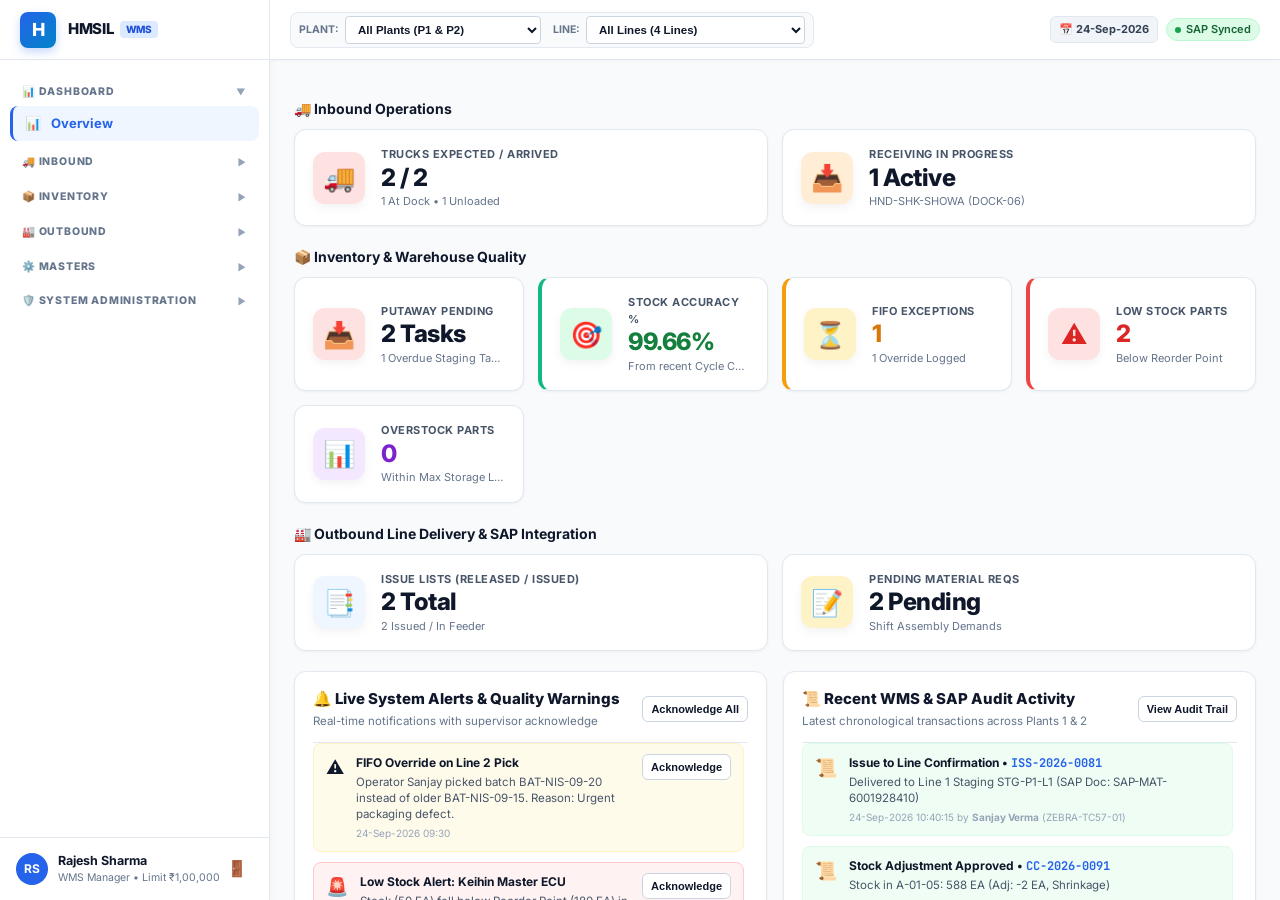
==== commit d1485c87: "feat: implement core WMS application logic and refine UI view titles" ====
--- a/index.html
+++ b/index.html
@@ -30,7 +30,7 @@
         </div>
         <div class="nav-group-items">
           <a class="nav-link active" data-view="dashboard" onclick="showWmsView('dashboard')">
-            <span class="nav-icon">📊</span> Overview KPI Board
+            <span class="nav-icon">📊</span> Overview
           </a>
         </div>
       </div>
@@ -74,10 +74,10 @@
         </div>
         <div class="nav-group-items">
           <a class="nav-link" data-view="putaway" onclick="showWmsView('putaway')">
-            <span class="nav-icon">📥</span> Putaway Tasks
+            <span class="nav-icon">📥</span> PutAway
           </a>
           <a class="nav-link" data-view="inventory" onclick="showWmsView('inventory')">
-            <span class="nav-icon">🏢</span> Stock by Bin (Inventory)
+            <span class="nav-icon">🏢</span> Bin Inventory
           </a>
           <a class="nav-link" data-view="cyclecount" onclick="showWmsView('cyclecount')">
             <span class="nav-icon">📋</span> Cycle Count & Adjustment
@@ -105,13 +105,13 @@
             <span class="nav-icon">📑</span> Issue List (Shift N1)
           </a>
           <a class="nav-link" data-view="pickingMonitor" onclick="showWmsView('pickingMonitor')">
-            <span class="nav-icon">🛒</span> Picking Monitor
+            <span class="nav-icon">🛒</span> Picking
           </a>
           <a class="nav-link" data-view="issueToLine" onclick="showWmsView('issueToLine')">
-            <span class="nav-icon">🏭</span> Issue to Line (Mvt 261)
+            <span class="nav-icon">🏭</span> Issue to Line
           </a>
           <a class="nav-link" data-view="returnsFromLine" onclick="showWmsView('returnsFromLine')">
-            <span class="nav-icon">🔄</span> Returns from Line (Mvt 262)
+            <span class="nav-icon">🔄</span> Returns from Line
           </a>
         </div>
       </div>
@@ -164,7 +164,7 @@
         </div>
         <div class="nav-group-items">
           <a class="nav-link" data-view="sapSync" onclick="showWmsView('sapSync')">
-            <span class="nav-icon">🔄</span> SAP Interface Monitor
+            <span class="nav-icon">🔄</span> SAP Sync
           </a>
           <a class="nav-link" data-view="audit" onclick="showWmsView('audit')">
             <span class="nav-icon">🛡️</span> Audit Trail
@@ -554,7 +554,7 @@
         <div class="wms-card">
           <div class="card-header-bar">
             <div class="card-title-group">
-              <h3>Receiving Progress Monitor</h3>
+              <h3>Receiving</h3>
               <p>Live Inbound Scans • Good / Damaged / Short Breakdown • MRN Trigger</p>
             </div>
             <div class="card-action-group">
@@ -569,6 +569,7 @@
               <thead>
                 <tr>
                   <th>Receiving Batch</th>
+                  <th>PO Number</th>
                   <th>ASN / Truck No</th>
                   <th>Material</th>
                   <th>Expected</th>
@@ -710,7 +711,7 @@
         <div class="wms-card">
           <div class="card-header-bar">
             <div class="card-title-group">
-              <h3>Putaway Tasks</h3>
+              <h3>PutAway</h3>
               <p>System-Recommended Bin Allocation • High-Density Racking Routing</p>
             </div>
             <div class="card-action-group">
@@ -747,13 +748,10 @@
       <!-- STOCK BY BIN (INVENTORY) -->
       <!-- ========================================================= -->
       <section id="wms-view-inventory" class="wms-view">
-        <!-- Top Material Stock Summary Cards -->
-        <div class="material-stock-summary-grid" id="material-stock-summary-grid"></div>
-
-        <div class="wms-card" style="margin-top:16px;">
-          <div class="card-header-bar">
-            <div class="card-title-group">
-              <h3>Stock by Bin (Inventory)</h3>
+        <div class="wms-card">
+          <div class="card-header-bar">
+            <div class="card-title-group">
+              <h3>Bin Inventory</h3>
               <p>Real-time Bin-level Stock • Batch Management • Status Allocation</p>
             </div>
             <div class="card-action-group">
@@ -912,9 +910,6 @@
               <button class="btn-wms-primary" onclick="window.print()">
                 <span>📄</span> Export PDF Report
               </button>
-              <button class="btn-wms-secondary" onclick="sendTestReportEmail()">
-                <span>✉️</span> Email Scheduled Report
-              </button>
             </div>
           </div>
 
@@ -1020,7 +1015,7 @@
         <div class="wms-card">
           <div class="card-header-bar">
             <div class="card-title-group">
-              <h3>Picking Monitor</h3>
+              <h3>Picking</h3>
               <p>Live Forklift & Cart Picking Progress • Short Pick Handling • FIFO Adherence</p>
             </div>
             <div class="card-action-group">
@@ -1059,7 +1054,7 @@
         <div class="wms-card">
           <div class="card-header-bar">
             <div class="card-title-group">
-              <h3>Issue to Line • SAP Movement 261</h3>
+              <h3>Issue to Line</h3>
               <p>Line Delivery Verification • Staging Buffers • SAP Goods Issue Document</p>
             </div>
             <div class="card-action-group">
@@ -1099,7 +1094,7 @@
         <div class="wms-card">
           <div class="card-header-bar">
             <div class="card-title-group">
-              <h3>Returns from Line • SAP Movement 262</h3>
+              <h3>Returns from Line</h3>
               <p>Defect Returns & Surplus Stock • Quarantine Putaway • SAP Reversal</p>
             </div>
             <div class="card-action-group">
@@ -1509,12 +1504,12 @@
       <!-- ========================================================= -->
       <!-- SYSTEM ADMINISTRATION SCREENS -->
       <!-- ========================================================= -->
-      <!-- SAP Interface Monitor -->
+      <!-- SAP Sync -->
       <section id="wms-view-sapSync" class="wms-view">
         <div class="wms-card">
           <div class="card-header-bar">
             <div class="card-title-group">
-              <h3>SAP Interface Monitor</h3>
+              <h3>SAP Sync</h3>
               <p>RFC / IDoc / BAPI Messages • Retry Queue • Daily Stock Reconciliation</p>
             </div>
             <div class="card-action-group">
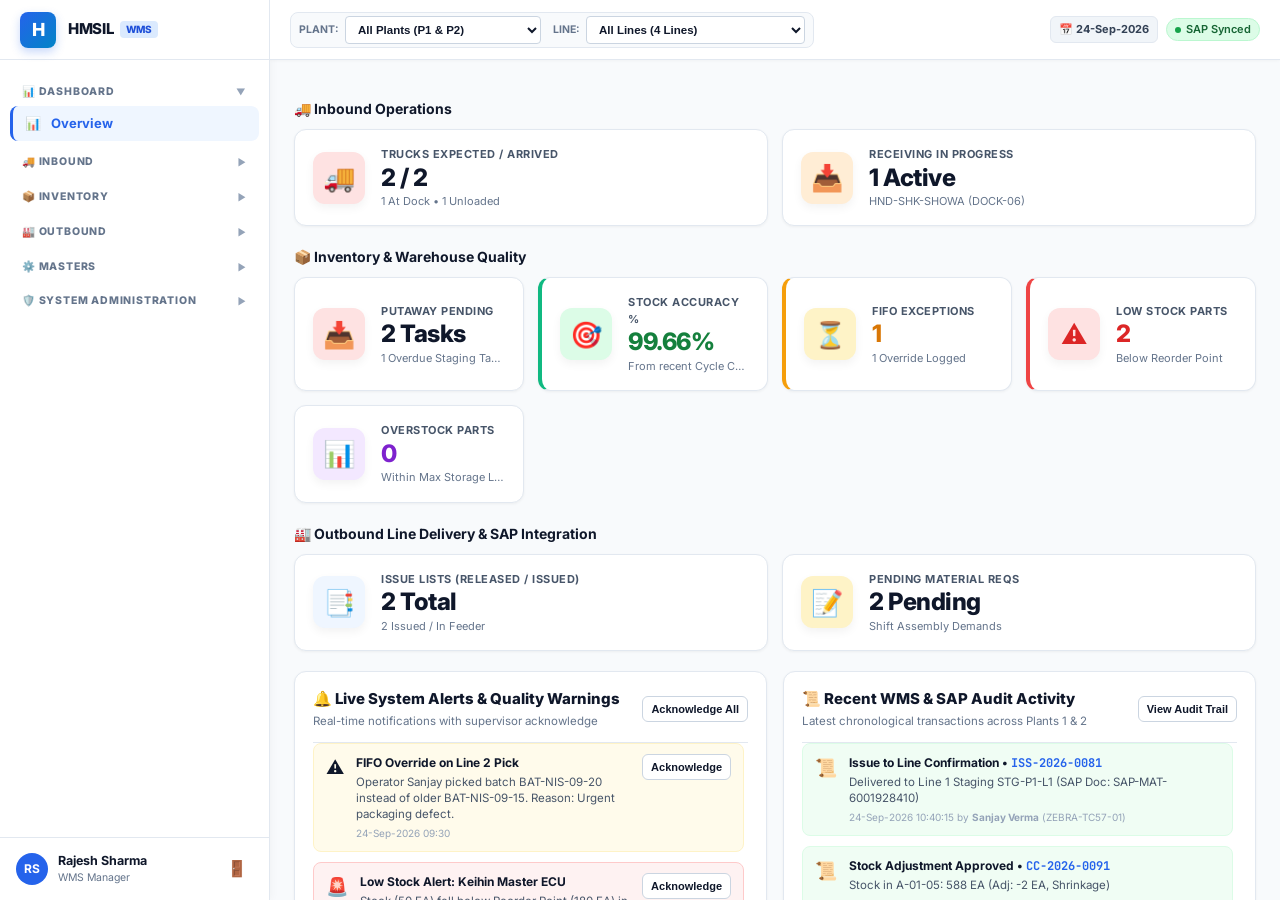
==== commit 12eb6764: "style: format HTML indentation in index.html" ====
--- a/index.html
+++ b/index.html
@@ -1,1744 +1,1779 @@
 <!DOCTYPE html>
 <html lang="en">
+
 <head>
   <meta charset="UTF-8">
   <meta name="viewport" content="width=device-width, initial-scale=1.0">
   <title>HMSIL WMS — Honda Motorcycle & Scooter India Control Tower</title>
   <link rel="preconnect" href="https://fonts.googleapis.com">
   <link rel="preconnect" href="https://fonts.gstatic.com" crossorigin>
-  <link href="https://fonts.googleapis.com/css2?family=Inter:wght@400;500;600;700;800&family=JetBrains+Mono:wght@400;600;700&display=swap" rel="stylesheet">
+  <link
+    href="https://fonts.googleapis.com/css2?family=Inter:wght@400;500;600;700;800&family=JetBrains+Mono:wght@400;600;700&display=swap"
+    rel="stylesheet">
   <link rel="stylesheet" href="css/wmsStyle.css">
 </head>
+
 <body>
 
-<div class="wms-layout">
-  <!-- Left Navigation Sidebar (Clean categories without 'Module' suffix) -->
-  <aside class="wms-sidebar">
-    <div class="sidebar-brand">
-      <div class="brand-icon">H</div>
-      <div class="brand-info">
-        <h1>HMSIL <span>WMS</span></h1>
+  <div class="wms-layout">
+    <!-- Left Navigation Sidebar (Clean categories without 'Module' suffix) -->
+    <aside class="wms-sidebar">
+      <div class="sidebar-brand">
+        <div class="brand-icon">H</div>
+        <div class="brand-info">
+          <h1>HMSIL <span>WMS</span></h1>
+        </div>
+      </div>
+
+      <div class="sidebar-nav-container">
+        <!-- 1. DASHBOARD -->
+        <div class="nav-group">
+          <div class="nav-category" onclick="toggleNavGroup(this)">
+            <span>📊 Dashboard</span>
+            <span class="cat-arrow">▼</span>
+          </div>
+          <div class="nav-group-items">
+            <a class="nav-link active" data-view="dashboard" onclick="showWmsView('dashboard')">
+              <span class="nav-icon">📊</span> Overview
+            </a>
+          </div>
+        </div>
+
+        <!-- 2. INBOUND -->
+        <div class="nav-group collapsed">
+          <div class="nav-category" onclick="toggleNavGroup(this)">
+            <span>🚚 Inbound</span>
+            <span class="cat-arrow">▼</span>
+          </div>
+          <div class="nav-group-items">
+            <a class="nav-link" data-view="po" onclick="showWmsView('po')">
+              <span class="nav-icon">📑</span> Purchase Orders
+            </a>
+            <a class="nav-link" data-view="asn" onclick="showWmsView('asn')">
+              <span class="nav-icon">📦</span> ASN (Shipping Notice)
+            </a>
+            <a class="nav-link" data-view="gateEntry" onclick="showWmsView('gateEntry')">
+              <span class="nav-icon">🚚</span> Gate Entry
+            </a>
+            <a class="nav-link" data-view="docks" onclick="showWmsView('docks')">
+              <span class="nav-icon">🏗️</span> Dock Management
+            </a>
+            <a class="nav-link" data-view="receivingMonitor" onclick="showWmsView('receivingMonitor')">
+              <span class="nav-icon">📥</span> Receiving
+            </a>
+            <a class="nav-link" data-view="mrn" onclick="showWmsView('mrn')">
+              <span class="nav-icon">📝</span> Material Receipt (MRN)
+            </a>
+            <a class="nav-link" data-view="grn" onclick="showWmsView('grn')">
+              <span class="nav-icon">📄</span> Goods Receipt (GRN)
+            </a>
+          </div>
+        </div>
+
+        <!-- 3. INVENTORY -->
+        <div class="nav-group collapsed">
+          <div class="nav-category" onclick="toggleNavGroup(this)">
+            <span>📦 Inventory</span>
+            <span class="cat-arrow">▼</span>
+          </div>
+          <div class="nav-group-items">
+            <a class="nav-link" data-view="putaway" onclick="showWmsView('putaway')">
+              <span class="nav-icon">📥</span> PutAway
+            </a>
+            <a class="nav-link" data-view="inventory" onclick="showWmsView('inventory')">
+              <span class="nav-icon">🏢</span> Bin Inventory
+            </a>
+            <a class="nav-link" data-view="cyclecount" onclick="showWmsView('cyclecount')">
+              <span class="nav-icon">📋</span> Cycle Count & Adjustment
+            </a>
+            <a class="nav-link" data-view="fifoAging" onclick="showWmsView('fifoAging')">
+              <span class="nav-icon">⏳</span> FIFO & Stock Aging
+            </a>
+            <a class="nav-link" data-view="reportsAlerts" onclick="showWmsView('reportsAlerts')">
+              <span class="nav-icon">📈</span> Reports & Alerts
+            </a>
+          </div>
+        </div>
+
+        <!-- 4. OUTBOUND -->
+        <div class="nav-group collapsed">
+          <div class="nav-category" onclick="toggleNavGroup(this)">
+            <span>🏭 Outbound</span>
+            <span class="cat-arrow">▼</span>
+          </div>
+          <div class="nav-group-items">
+            <a class="nav-link" data-view="requisition" onclick="showWmsView('requisition')">
+              <span class="nav-icon">📋</span> Material Requirements
+            </a>
+            <a class="nav-link" data-view="issueList" onclick="showWmsView('issueList')">
+              <span class="nav-icon">📑</span> Issue List (Shift N1)
+            </a>
+            <a class="nav-link" data-view="pickingMonitor" onclick="showWmsView('pickingMonitor')">
+              <span class="nav-icon">🛒</span> Picking
+            </a>
+            <a class="nav-link" data-view="issueToLine" onclick="showWmsView('issueToLine')">
+              <span class="nav-icon">🏭</span> Issue to Line
+            </a>
+            <a class="nav-link" data-view="returnsFromLine" onclick="showWmsView('returnsFromLine')">
+              <span class="nav-icon">🔄</span> Returns from Line
+            </a>
+          </div>
+        </div>
+
+        <!-- 5. MASTERS -->
+        <div class="nav-group collapsed">
+          <div class="nav-category" onclick="toggleNavGroup(this)">
+            <span>⚙️ Masters</span>
+            <span class="cat-arrow">▼</span>
+          </div>
+          <div class="nav-group-items">
+            <a class="nav-link" data-view="masterMaterial" onclick="showWmsView('masterMaterial')">
+              <span class="nav-icon">🏷️</span> Material Master
+            </a>
+            <a class="nav-link" data-view="masterSupplier" onclick="showWmsView('masterSupplier')">
+              <span class="nav-icon">🤝</span> Supplier Master
+            </a>
+            <a class="nav-link" data-view="masterPlant" onclick="showWmsView('masterPlant')">
+              <span class="nav-icon">🏭</span> Plant Master
+            </a>
+            <a class="nav-link" data-view="masterZoneBin" onclick="showWmsView('masterZoneBin')">
+              <span class="nav-icon">🗺️</span> Zone / Bin Master
+            </a>
+            <a class="nav-link" data-view="masterDock" onclick="showWmsView('masterDock')">
+              <span class="nav-icon">🚪</span> Dock Master
+            </a>
+            <a class="nav-link" data-view="masterLine" onclick="showWmsView('masterLine')">
+              <span class="nav-icon">⚙️</span> Production Line Master
+            </a>
+            <a class="nav-link" data-view="masterStockLevel" onclick="showWmsView('masterStockLevel')">
+              <span class="nav-icon">📊</span> Stock Level Master
+            </a>
+            <a class="nav-link" data-view="masterReasonCode" onclick="showWmsView('masterReasonCode')">
+              <span class="nav-icon">❓</span> Reason Code Master
+            </a>
+            <a class="nav-link" data-view="userMaster" onclick="showWmsView('userMaster')">
+              <span class="nav-icon">👥</span> User & Role Master
+            </a>
+            <a class="nav-link" data-view="masterDevice" onclick="showWmsView('masterDevice')">
+              <span class="nav-icon">📱</span> Device Master
+            </a>
+          </div>
+        </div>
+
+        <!-- 6. SYSTEM ADMINISTRATION -->
+        <div class="nav-group collapsed">
+          <div class="nav-category" onclick="toggleNavGroup(this)">
+            <span>🛡️ System Administration</span>
+            <span class="cat-arrow">▼</span>
+          </div>
+          <div class="nav-group-items">
+            <a class="nav-link" data-view="sapSync" onclick="showWmsView('sapSync')">
+              <span class="nav-icon">🔄</span> SAP Sync
+            </a>
+            <a class="nav-link" data-view="audit" onclick="showWmsView('audit')">
+              <span class="nav-icon">🛡️</span> Audit Trail
+            </a>
+            <a class="nav-link" data-view="adminLabelPrint" onclick="showWmsView('adminLabelPrint')">
+              <span class="nav-icon">🖨️</span> Label & Print Settings
+            </a>
+            <a class="nav-link" data-view="adminNotifications" onclick="showWmsView('adminNotifications')">
+              <span class="nav-icon">🔔</span> Notification Settings
+            </a>
+          </div>
+        </div>
+      </div>
+
+      <div class="sidebar-user">
+        <div class="user-details">
+          <div class="user-avatar" id="sidebar-user-avatar">RS</div>
+          <div class="user-text">
+            <div class="u-name" id="sidebar-user-name">Rajesh Sharma</div>
+            <div class="u-role" id="sidebar-user-role">WMS Manager</div>
+          </div>
+        </div>
+        <button class="btn-logout" onclick="window.location.href='login.html'" title="Sign Out / Logout"
+          style="background:transparent; border:none; cursor:pointer; font-size:16px; padding:6px; border-radius:6px; color:#64748b; transition:all 0.15s ease;">
+          🚪
+        </button>
+      </div>
+    </aside>
+
+    <!-- Mobile Sidebar Backdrop Overlay -->
+    <div class="sidebar-backdrop" id="sidebar-backdrop" onclick="toggleMobileSidebar(false)"></div>
+
+    <!-- Main Workspace Area -->
+    <main class="wms-main-content">
+      <!-- Topbar (Clean layout without redundant page title text) -->
+      <header class="wms-topbar">
+        <div class="topbar-left">
+          <button class="btn-sidebar-toggle" id="btn-sidebar-toggle" onclick="toggleMobileSidebar()"
+            aria-label="Toggle Navigation Menu">
+            <span>☰</span>
+          </button>
+          <div class="global-filters">
+            <span class="filter-badge">Plant:</span>
+            <select class="top-select" id="filter-plant-select" onchange="onPlantFilterChange(this.value)">
+              <option value="All">All Plants (P1 & P2)</option>
+              <option value="P1">Plant 1 (Scooter Division)</option>
+              <option value="P2">Plant 2 (Motorcycle Division)</option>
+            </select>
+            <span class="filter-badge" style="margin-left: 6px;">Line:</span>
+            <select class="top-select" id="filter-line-select" onchange="onLineFilterChange(this.value)">
+              <option value="All">All Lines (4 Lines)</option>
+              <option value="L1">Line 1 (Activa 6G - Plant 1)</option>
+              <option value="L2">Line 2 (Shine 125 - Plant 1)</option>
+              <option value="L3">Line 3 (PGM-FI Engine - Plant 1)</option>
+              <option value="L4">Line 4 (CB350 Premium - Plant 2)</option>
+            </select>
+          </div>
+        </div>
+
+        <div class="topbar-right">
+          <span class="header-date-badge">📅 24-Sep-2026</span>
+          <span class="sap-status-indicator online" title="S/4HANA Active"><span class="dot"></span> SAP Synced</span>
+        </div>
+      </header>
+
+      <!-- Content Views Container -->
+      <div class="wms-view-container">
+
+        <!-- ========================================================= -->
+        <!-- 1. DASHBOARD -->
+        <!-- ========================================================= -->
+        <section id="wms-view-dashboard" class="wms-view active">
+          <!-- 3 Categorized KPI Grids -->
+          <div class="dashboard-module-header">
+            <h4>🚚 Inbound Operations</h4>
+          </div>
+          <div class="kpi-grid">
+            <div class="kpi-card clickable" onclick="showWmsView('gateEntry')">
+              <div class="kpi-icon" style="background:#fee2e2; color:#dc2626;">🚚</div>
+              <div class="kpi-content">
+                <div class="kpi-title">Trucks Expected / Arrived</div>
+                <div class="kpi-value" id="kpi-inbound-trucks">2 / 2</div>
+                <div class="kpi-subtext" id="kpi-subtext-trucks">1 At Dock • 1 Unloaded</div>
+              </div>
+            </div>
+            <div class="kpi-card clickable" onclick="showWmsView('receivingMonitor')">
+              <div class="kpi-icon" style="background:#ffedd5; color:#ea580c;">📥</div>
+              <div class="kpi-content">
+                <div class="kpi-title">Receiving in Progress</div>
+                <div class="kpi-value" id="kpi-receiving-progress">1 Active</div>
+                <div class="kpi-subtext" id="kpi-subtext-receiving">Dock Inward Inspection</div>
+              </div>
+            </div>
+          </div>
+
+          <div class="dashboard-module-header">
+            <h4>📦 Inventory & Warehouse Quality</h4>
+          </div>
+          <div class="kpi-grid">
+            <div class="kpi-card clickable" onclick="showWmsView('putaway')">
+              <div class="kpi-icon" style="background:#fee2e2; color:#dc2626;">📥</div>
+              <div class="kpi-content">
+                <div class="kpi-title">Putaway Pending</div>
+                <div class="kpi-value" id="kpi-putaway-pending">1 Task</div>
+                <div class="kpi-subtext" id="kpi-subtext-putaway">Dock Staging Tasks</div>
+              </div>
+            </div>
+            <div class="kpi-card success-border clickable" onclick="showWmsView('cyclecount')">
+              <div class="kpi-icon" style="background:#dcfce7; color:#15803d;">🎯</div>
+              <div class="kpi-content">
+                <div class="kpi-title">Stock Accuracy %</div>
+                <div class="kpi-value" id="kpi-stock-accuracy" style="color:#15803d;">99.66%</div>
+                <div class="kpi-subtext" id="kpi-subtext-accuracy">From recent Cycle Counts</div>
+              </div>
+            </div>
+            <div class="kpi-card warning-border clickable" onclick="showWmsView('fifoAging')">
+              <div class="kpi-icon" style="background:#fef3c7; color:#d97706;">⏳</div>
+              <div class="kpi-content">
+                <div class="kpi-title">FIFO Exceptions</div>
+                <div class="kpi-value" id="kpi-fifo-exceptions" style="color:#d97706;">1</div>
+                <div class="kpi-subtext" id="kpi-subtext-fifo">Logged Non-Oldest Picks</div>
+              </div>
+            </div>
+            <div class="kpi-card alert-border clickable" onclick="showWmsView('reportsAlerts')">
+              <div class="kpi-icon" style="background:#fee2e2; color:#dc2626;">⚠️</div>
+              <div class="kpi-content">
+                <div class="kpi-title">Low Stock Parts</div>
+                <div class="kpi-value" id="kpi-low-stock" style="color:#dc2626;">1</div>
+                <div class="kpi-subtext" id="kpi-subtext-lowstock">Parts below Min / ROP</div>
+              </div>
+            </div>
+            <div class="kpi-card clickable" onclick="showWmsView('reportsAlerts')">
+              <div class="kpi-icon" style="background:#f3e8ff; color:#7e22ce;">📊</div>
+              <div class="kpi-content">
+                <div class="kpi-title">Overstock Parts</div>
+                <div class="kpi-value" id="kpi-overstock" style="color:#7e22ce;">0</div>
+                <div class="kpi-subtext" id="kpi-subtext-overstock">Within Max Storage Limit</div>
+              </div>
+            </div>
+          </div>
+
+          <div class="dashboard-module-header">
+            <h4>🏭 Outbound Line Delivery & SAP Integration</h4>
+          </div>
+          <div class="kpi-grid">
+            <div class="kpi-card clickable" onclick="showWmsView('issueList')">
+              <div class="kpi-icon" style="background:#eff6ff; color:#2563eb;">📑</div>
+              <div class="kpi-content">
+                <div class="kpi-title">Issue Lists (Released / Issued)</div>
+                <div class="kpi-value" id="kpi-issue-lists">1 Issued</div>
+                <div class="kpi-subtext" id="kpi-subtext-issuelist">Assembly Line Dispatch</div>
+              </div>
+            </div>
+            <div class="kpi-card clickable" onclick="showWmsView('requisition')">
+              <div class="kpi-icon" style="background:#fef3c7; color:#d97706;">📝</div>
+              <div class="kpi-content">
+                <div class="kpi-title">Pending Material Reqs</div>
+                <div class="kpi-value" id="kpi-pending-reqs">1 Pending</div>
+                <div class="kpi-subtext" id="kpi-subtext-reqs">Shift Requisitions Queue</div>
+              </div>
+            </div>
+          </div>
+
+          <!-- Alerts Panel & Recent Activity Grid -->
+          <div class="dashboard-split-grid">
+            <div class="wms-card">
+              <div class="card-header-bar">
+                <div class="card-title-group">
+                  <h3>🔔 Live System Alerts & Quality Warnings</h3>
+                  <p>Real-time notifications with supervisor acknowledge</p>
+                </div>
+                <button class="btn-wms-secondary small" onclick="acknowledgeAllAlerts()">Acknowledge All</button>
+              </div>
+              <div class="alerts-feed-container" id="dashboard-alerts-feed"></div>
+            </div>
+
+            <div class="wms-card">
+              <div class="card-header-bar">
+                <div class="card-title-group">
+                  <h3>📜 Recent WMS & SAP Audit Activity</h3>
+                  <p>Latest chronological transactions across Plants 1 & 2</p>
+                </div>
+                <button class="btn-wms-secondary small" onclick="showWmsView('audit')">View Audit Trail</button>
+              </div>
+              <div class="activity-feed-container" id="dashboard-recent-activity"></div>
+            </div>
+          </div>
+        </section>
+
+        <!-- ========================================================= -->
+        <!-- PURCHASE ORDERS -->
+        <!-- ========================================================= -->
+        <section id="wms-view-po" class="wms-view">
+          <div class="wms-card">
+            <div class="card-header-bar">
+              <div class="card-title-group">
+                <h3>Purchase Orders</h3>
+                <p>Direct S/4HANA PO Schedule Lines • Read-Only Synchronization</p>
+              </div>
+              <div class="card-action-group">
+                <button class="btn-wms-secondary" onclick="refreshPoFromSap()">
+                  <span>🔄</span> Refresh from SAP
+                </button>
+                <button class="btn-wms-secondary"
+                  onclick="exportTableToCSV(window.wms.purchaseOrders, 'HMSIL_PO_List.csv')">
+                  <span>📊</span> Export Excel / CSV
+                </button>
+              </div>
+            </div>
+
+            <div class="table-filter-bar">
+              <input type="text" class="search-input" id="search-po"
+                placeholder="🔍 Search PO No, Supplier, Material..." oninput="renderPOTable()">
+              <div class="filter-group">
+                <select class="select-filter" id="filter-po-status" onchange="renderPOTable()">
+                  <option value="All">All Statuses</option>
+                  <option value="Open">Open</option>
+                  <option value="Partially received">Partially received</option>
+                  <option value="Fully received">Fully received</option>
+                  <option value="Closed">Closed</option>
+                </select>
+              </div>
+            </div>
+
+            <div class="table-responsive">
+              <table class="wms-table" id="po-table">
+                <thead>
+                  <tr>
+                    <th>PO Number</th>
+                    <th>Supplier (SAP)</th>
+                    <th>Plant</th>
+                    <th>Material Code & Description</th>
+                    <th>Ordered Qty</th>
+                    <th>ASN Qty</th>
+                    <th>Received Qty</th>
+                    <th>Open Qty</th>
+                    <th>Delivery Date</th>
+                    <th>Status</th>
+                    <th>Actions</th>
+                  </tr>
+                </thead>
+                <tbody id="po-table-body"></tbody>
+              </table>
+            </div>
+          </div>
+        </section>
+
+        <!-- ========================================================= -->
+        <!-- ASN (ADVANCE SHIPPING NOTICE) -->
+        <!-- ========================================================= -->
+        <section id="wms-view-asn" class="wms-view">
+          <div class="wms-card">
+            <div class="card-header-bar">
+              <div class="card-title-group">
+                <h3>Advance Shipping Notice (ASN)</h3>
+                <p>Supplier Inbound Dispatch Notifications & Pallet Manifests</p>
+              </div>
+              <div class="card-action-group">
+                <button class="btn-wms-primary" onclick="openCreateAsnModal()">
+                  <span class="btn-icon-plus">+</span> Create ASN from PO
+                </button>
+                <button class="btn-wms-secondary" onclick="openImportModal('ASN')">
+                  <span>📥</span> Upload ASN (EDI / Excel)
+                </button>
+                <button class="btn-wms-secondary" onclick="exportTableToCSV(window.wms.asns, 'HMSIL_ASN_List.csv')">
+                  <span>📊</span> Export CSV
+                </button>
+              </div>
+            </div>
+
+            <div class="table-filter-bar">
+              <input type="text" class="search-input" id="search-asn"
+                placeholder="🔍 Search ASN No, PO No, Vehicle, Supplier..." oninput="renderAsnTable()">
+              <div class="filter-group">
+                <select class="select-filter" id="filter-asn-status" onchange="renderAsnTable()">
+                  <option value="All">All Statuses</option>
+                  <option value="Expected">Expected</option>
+                  <option value="Arrived">Arrived</option>
+                  <option value="Receiving">Receiving</option>
+                  <option value="Received">Received</option>
+                  <option value="Closed">Closed</option>
+                </select>
+              </div>
+            </div>
+
+            <div class="table-responsive">
+              <table class="wms-table">
+                <thead>
+                  <tr>
+                    <th>ASN Number</th>
+                    <th>PO Number</th>
+                    <th>Supplier</th>
+                    <th>Material Code & Description</th>
+                    <th>Shipped Qty</th>
+                    <th>Pallets / Boxes</th>
+                    <th>Vehicle No</th>
+                    <th>ETA</th>
+                    <th>Receiving Status</th>
+                    <th>Actions</th>
+                  </tr>
+                </thead>
+                <tbody id="asn-table-body"></tbody>
+              </table>
+            </div>
+          </div>
+        </section>
+
+        <!-- ========================================================= -->
+        <!-- GATE ENTRY / TRUCK ARRIVAL -->
+        <!-- ========================================================= -->
+        <section id="wms-view-gateEntry" class="wms-view">
+          <div class="wms-card">
+            <div class="card-header-bar">
+              <div class="card-title-group">
+                <h3>Gate Entry & Truck Arrival</h3>
+                <p>Security Gate Check-In • Dock Allocation & Turnaround Time (TAT)</p>
+              </div>
+              <div class="card-action-group">
+                <button class="btn-wms-primary" onclick="openGateEntryModal()">
+                  <span>🚚</span> New Truck Gate Entry
+                </button>
+                <button class="btn-wms-secondary"
+                  onclick="exportTableToCSV(window.wms.gateEntries, 'HMSIL_Gate_Entries.csv')">
+                  <span>📊</span> Export CSV
+                </button>
+              </div>
+            </div>
+
+            <div class="table-filter-bar">
+              <input type="text" class="search-input" id="search-gate"
+                placeholder="🔍 Search Gate Entry No, Vehicle, Supplier..." oninput="renderGateEntryTable()">
+              <div class="filter-group">
+                <select class="select-filter" id="filter-gate-status" onchange="renderGateEntryTable()">
+                  <option value="All">All Statuses</option>
+                  <option value="Arrived">Arrived</option>
+                  <option value="At dock">At dock</option>
+                  <option value="Unloaded">Unloaded</option>
+                  <option value="Exited">Exited</option>
+                </select>
+              </div>
+            </div>
+
+            <div class="table-responsive">
+              <table class="wms-table">
+                <thead>
+                  <tr>
+                    <th>Gate Entry No</th>
+                    <th>Vehicle No</th>
+                    <th>Driver Name & Mobile</th>
+                    <th>Supplier</th>
+                    <th>ASN / PO Number</th>
+                    <th>Arrival Time</th>
+                    <th>Dock Assigned</th>
+                    <th>Exit Time</th>
+                    <th>Turnaround (TAT)</th>
+                    <th>Status</th>
+                    <th>Actions</th>
+                  </tr>
+                </thead>
+                <tbody id="gate-table-body"></tbody>
+              </table>
+            </div>
+          </div>
+        </section>
+
+        <!-- ========================================================= -->
+        <!-- DOCK MANAGEMENT BOARD -->
+        <!-- ========================================================= -->
+        <section id="wms-view-docks" class="wms-view">
+          <div class="wms-card">
+            <div class="card-header-bar">
+              <div class="card-title-group">
+                <h3>Receiving Dock Management</h3>
+                <p>Bay Status • Live Truck Occupation • TAT Alerts & Maintenance</p>
+              </div>
+              <div class="card-action-group">
+                <button class="btn-wms-primary" onclick="openAddDockModal()">
+                  <span class="btn-icon-plus">+</span> Add Dock
+                </button>
+                <button class="btn-wms-secondary" onclick="showWmsView('masterDock')">
+                  <span>⚙️</span> Manage Docks
+                </button>
+              </div>
+            </div>
+
+            <div class="dock-grid" id="dock-grid-container"></div>
+          </div>
+        </section>
+
+        <!-- ========================================================= -->
+        <!-- RECEIVING MONITOR -->
+        <!-- ========================================================= -->
+        <section id="wms-view-receivingMonitor" class="wms-view">
+          <div class="wms-card">
+            <div class="card-header-bar">
+              <div class="card-title-group">
+                <h3>Receiving</h3>
+                <p>Live Inbound Scans • Good / Damaged / Short Breakdown • MRN Trigger</p>
+              </div>
+              <div class="card-action-group">
+                <button class="btn-wms-secondary" onclick="renderReceivingMonitor()">
+                  <span>🔄</span> Refresh Progress
+                </button>
+              </div>
+            </div>
+
+            <div class="table-responsive">
+              <table class="wms-table">
+                <thead>
+                  <tr>
+                    <th>Receiving Batch</th>
+                    <th>PO Number</th>
+                    <th>ASN / Truck No</th>
+                    <th>Material</th>
+                    <th>Expected</th>
+                    <th>Scanned Good</th>
+                    <th>Damaged</th>
+                    <th>Short</th>
+                    <th>Excess</th>
+                    <th>Scan Progress</th>
+                    <th>Operator & Handheld</th>
+                    <th>Status</th>
+                    <th>Actions</th>
+                  </tr>
+                </thead>
+                <tbody id="receiving-monitor-body"></tbody>
+              </table>
+            </div>
+          </div>
+
+          <!-- Inbound Discrepancies & Shortages (Merged inside Receiving) -->
+          <div class="wms-card" style="margin-top: 16px;">
+            <div class="card-header-bar">
+              <div class="card-title-group">
+                <h3>Inbound Discrepancies & Shortages</h3>
+                <p>Damaged Goods • Supplier Shortages • Quarantine Bin Management</p>
+              </div>
+              <div class="card-action-group">
+                <button class="btn-wms-secondary"
+                  onclick="exportTableToCSV(window.wms.discrepancies, 'HMSIL_Discrepancies.csv')">
+                  <span>📊</span> Export CSV
+                </button>
+              </div>
+            </div>
+
+            <div class="table-responsive">
+              <table class="wms-table">
+                <thead>
+                  <tr>
+                    <th>Discrepancy No</th>
+                    <th>PO / ASN</th>
+                    <th>Supplier</th>
+                    <th>Material</th>
+                    <th>Expected / Rec</th>
+                    <th>Short / Damaged</th>
+                    <th>Reason & Details</th>
+                    <th>Quarantine Bin</th>
+                    <th>Commercial Action</th>
+                    <th>Status</th>
+                    <th>Actions</th>
+                  </tr>
+                </thead>
+                <tbody id="discrepancy-table-body"></tbody>
+              </table>
+            </div>
+          </div>
+        </section>
+
+        <!-- ========================================================= -->
+        <!-- MRN (MATERIAL RECEIPT NOTE) -->
+        <!-- ========================================================= -->
+        <section id="wms-view-mrn" class="wms-view">
+          <div class="wms-card">
+            <div class="card-header-bar">
+              <div class="card-title-group">
+                <h3>Material Receipt Note (MRN) Approval</h3>
+                <p>Supervisor Quality Sign-off • Discrepancy Verification • GRN Trigger</p>
+              </div>
+              <div class="card-action-group">
+                <button class="btn-wms-secondary" onclick="exportTableToCSV(window.wms.mrns, 'HMSIL_MRN_List.csv')">
+                  <span>📊</span> Export CSV
+                </button>
+              </div>
+            </div>
+
+            <div class="table-responsive">
+              <table class="wms-table">
+                <thead>
+                  <tr>
+                    <th>MRN Number</th>
+                    <th>PO / ASN</th>
+                    <th>Supplier</th>
+                    <th>Material Code & Description</th>
+                    <th>ASN Qty</th>
+                    <th>Good Qty</th>
+                    <th>Damaged / Short</th>
+                    <th>Reason Codes</th>
+                    <th>Created By</th>
+                    <th>Status</th>
+                    <th>Actions</th>
+                  </tr>
+                </thead>
+                <tbody id="mrn-table-body"></tbody>
+              </table>
+            </div>
+          </div>
+        </section>
+
+        <!-- ========================================================= -->
+        <!-- GRN / SAP GOODS RECEIPT -->
+        <!-- ========================================================= -->
+        <section id="wms-view-grn" class="wms-view">
+          <div class="wms-card">
+            <div class="card-header-bar">
+              <div class="card-title-group">
+                <h3>Goods Receipt (GRN) • SAP Movement 101</h3>
+                <p>Official Goods Inward Records • S/4HANA Material Document Postings</p>
+              </div>
+              <div class="card-action-group">
+                <button class="btn-wms-secondary"
+                  onclick="exportTableToCSV(window.wms.goodsReceiptNotes, 'HMSIL_GRN_List.csv')">
+                  <span>📊</span> Export CSV
+                </button>
+              </div>
+            </div>
+
+            <div class="table-responsive">
+              <table class="wms-table">
+                <thead>
+                  <tr>
+                    <th>GRN Number</th>
+                    <th>Linked MRN</th>
+                    <th>PO Number</th>
+                    <th>Supplier</th>
+                    <th>Accepted Qty</th>
+                    <th>SAP Mat Doc No</th>
+                    <th>Posting Date</th>
+                    <th>SAP Status</th>
+                    <th>Inspector</th>
+                    <th>Actions</th>
+                  </tr>
+                </thead>
+                <tbody id="grn-table-body"></tbody>
+              </table>
+            </div>
+          </div>
+        </section>
+
+        <!-- ========================================================= -->
+        <!-- PUTAWAY TASKS -->
+        <!-- ========================================================= -->
+        <section id="wms-view-putaway" class="wms-view">
+          <div class="wms-card">
+            <div class="card-header-bar">
+              <div class="card-title-group">
+                <h3>PutAway</h3>
+                <p>System-Recommended Bin Allocation • High-Density Racking Routing</p>
+              </div>
+              <div class="card-action-group">
+                <button class="btn-wms-secondary"
+                  onclick="exportTableToCSV(window.wms.putawayTasks, 'HMSIL_Putaway_Tasks.csv')">
+                  <span>📊</span> Export CSV
+                </button>
+              </div>
+            </div>
+
+            <div class="table-responsive">
+              <table class="wms-table">
+                <thead>
+                  <tr>
+                    <th>Task No</th>
+                    <th>Pallet / HU ID</th>
+                    <th>Material Code & Description</th>
+                    <th>Qty</th>
+                    <th>From Dock</th>
+                    <th>Suggested Bin</th>
+                    <th>Actual Bin</th>
+                    <th>Override Reason</th>
+                    <th>Assigned Operator</th>
+                    <th>Status</th>
+                    <th>Actions</th>
+                  </tr>
+                </thead>
+                <tbody id="putaway-table-body"></tbody>
+              </table>
+            </div>
+          </div>
+        </section>
+
+        <!-- ========================================================= -->
+        <!-- STOCK BY BIN (INVENTORY) -->
+        <!-- ========================================================= -->
+        <section id="wms-view-inventory" class="wms-view">
+          <div class="wms-card">
+            <div class="card-header-bar">
+              <div class="card-title-group">
+                <h3>Bin Inventory</h3>
+                <p>Real-time Bin-level Stock • Batch Management • Status Allocation</p>
+              </div>
+              <div class="card-action-group">
+                <button class="btn-wms-secondary"
+                  onclick="exportTableToCSV(window.wms.handlingUnits, 'HMSIL_Inventory_Stock.csv')">
+                  <span>📊</span> Export Excel / CSV
+                </button>
+              </div>
+            </div>
+
+            <div class="table-filter-bar">
+              <input type="text" class="search-input" id="search-inv"
+                placeholder="🔍 Search Material, Bin, HU, Batch, Supplier..." oninput="renderInventoryTable()">
+              <div class="filter-group">
+                <select class="select-filter" id="filter-inv-status" onchange="renderInventoryTable()">
+                  <option value="All">All Stock Statuses</option>
+                  <option value="AVAILABLE">Available</option>
+                  <option value="RESERVED">Reserved</option>
+                  <option value="BLOCKED">Blocked</option>
+                  <option value="QUARANTINE">Quarantine</option>
+                </select>
+              </div>
+            </div>
+
+            <div class="table-responsive">
+              <table class="wms-table">
+                <thead>
+                  <tr>
+                    <th>Handling Unit (HU)</th>
+                    <th>Material Code & Description</th>
+                    <th>Plant</th>
+                    <th>Location (Bin)</th>
+                    <th>Batch / Lot No</th>
+                    <th>Receipt Date</th>
+                    <th>Qty (UOM)</th>
+                    <th>Age (Days)</th>
+                    <th>Stock Status</th>
+                    <th>Actions</th>
+                  </tr>
+                </thead>
+                <tbody id="inventory-table-body"></tbody>
+              </table>
+            </div>
+          </div>
+        </section>
+
+        <!-- ========================================================= -->
+        <!-- CYCLE COUNT & STOCK ADJUSTMENT (SINGLE SCREEN) -->
+        <!-- ========================================================= -->
+        <section id="wms-view-cyclecount" class="wms-view">
+          <div class="wms-card">
+            <div class="card-header-bar">
+              <div class="card-title-group">
+                <h3>Cycle Count & Stock Adjustment</h3>
+                <p>Plan Count → Blind Handheld Count → Review Variance → Approve Adjustment → Post to SAP</p>
+              </div>
+              <div class="card-action-group">
+                <button class="btn-wms-primary" onclick="openCreateCycleCountModal()">
+                  <span class="btn-icon-plus">+</span> Generate Count Plan
+                </button>
+                <button class="btn-wms-secondary"
+                  onclick="exportTableToCSV(window.wms.cycleCountPlans, 'HMSIL_Cycle_Counts.csv')">
+                  <span>📊</span> Export CSV
+                </button>
+              </div>
+            </div>
+
+            <!-- Top Summary Tiles for Count Lifecycle -->
+            <div class="count-summary-kpi-bar">
+              <div class="count-kpi-chip">Planned: <b id="count-kpi-planned">0</b></div>
+              <div class="count-kpi-chip">Counting: <b id="count-kpi-counting">1</b></div>
+              <div class="count-kpi-chip warning">Variances to Review: <b id="count-kpi-variance">0</b></div>
+              <div class="count-kpi-chip warning">Adjustments Pending Approval: <b id="count-kpi-pending-adj">0</b>
+              </div>
+              <div class="count-kpi-chip success">Posted to SAP (Mvt 711/712): <b id="count-kpi-posted">1</b></div>
+            </div>
+
+            <!-- Count Plans Container -->
+            <div id="cycle-count-plans-container" style="margin-top:16px;"></div>
+          </div>
+        </section>
+
+        <!-- ========================================================= -->
+        <!-- FIFO & STOCK AGING -->
+        <!-- ========================================================= -->
+        <section id="wms-view-fifoAging" class="wms-view">
+          <div class="wms-card">
+            <div class="card-header-bar">
+              <div class="card-title-group">
+                <h3>FIFO Queue & Stock Aging</h3>
+                <p>Strict First-In-First-Out Priority • Aging Buckets • Supervisor Override Log</p>
+              </div>
+              <div class="card-action-group">
+                <button class="btn-wms-secondary"
+                  onclick="exportTableToCSV(window.wms.handlingUnits, 'HMSIL_FIFO_Aging.csv')">
+                  <span>📊</span> Export CSV
+                </button>
+              </div>
+            </div>
+
+            <!-- Aging Buckets Cards -->
+            <div class="aging-buckets-grid" id="aging-buckets-grid"></div>
+
+            <div style="margin-top:20px;">
+              <h4 style="font-size:14px; font-weight:700; color:#0f172a; margin-bottom:10px;">📋 Material FIFO Picking
+                Hierarchy</h4>
+              <div class="table-responsive">
+                <table class="wms-table">
+                  <thead>
+                    <tr>
+                      <th>FIFO Rank</th>
+                      <th>Material Code & Description</th>
+                      <th>Handling Unit (HU)</th>
+                      <th>Storage Bin</th>
+                      <th>Batch No</th>
+                      <th>Receipt Date</th>
+                      <th>Quantity</th>
+                      <th>Age Bracket</th>
+                      <th>Status</th>
+                    </tr>
+                  </thead>
+                  <tbody id="fifo-table-body"></tbody>
+                </table>
+              </div>
+            </div>
+
+            <div style="margin-top:24px;">
+              <h4 style="font-size:14px; font-weight:700; color:#dc2626; margin-bottom:10px;">⚠️ FIFO Exception &
+                Override Audit Log</h4>
+              <div class="table-responsive">
+                <table class="wms-table">
+                  <thead>
+                    <tr>
+                      <th>Exception ID</th>
+                      <th>Material</th>
+                      <th>Requested Oldest Lot</th>
+                      <th>Picked Lot</th>
+                      <th>Bin</th>
+                      <th>Picker</th>
+                      <th>Override Reason</th>
+                      <th>Authorized By</th>
+                      <th>Timestamp</th>
+                    </tr>
+                  </thead>
+                  <tbody id="fifo-exceptions-body"></tbody>
+                </table>
+              </div>
+            </div>
+          </div>
+        </section>
+
+        <!-- ========================================================= -->
+        <!-- REPORTS & ALERTS -->
+        <!-- ========================================================= -->
+        <section id="wms-view-reportsAlerts" class="wms-view">
+          <div class="wms-card">
+            <div class="card-header-bar">
+              <div class="card-title-group">
+                <h3>Warehouse Reports & Alerts</h3>
+                <p>Overstock • Stock Variation (WMS vs SAP) • Shortages • Supplier Quality</p>
+              </div>
+              <div class="card-action-group">
+                <button class="btn-wms-primary" onclick="window.print()">
+                  <span>📄</span> Export PDF Report
+                </button>
+              </div>
+            </div>
+
+            <!-- Reports Sub-tabs -->
+            <div class="subtabs-bar">
+              <button class="subtab-btn active" onclick="switchReportTab('overstock')">Overstock Report</button>
+              <button class="subtab-btn" onclick="switchReportTab('variation')">Stock Variation (WMS vs SAP vs
+                Count)</button>
+              <button class="subtab-btn" onclick="switchReportTab('lowstock')">Low Stock & Reorder Points</button>
+              <button class="subtab-btn" onclick="switchReportTab('supplier')">Supplier Discrepancy & Quality</button>
+            </div>
+
+            <div class="report-tab-content" id="report-tab-content" style="margin-top:16px;"></div>
+          </div>
+        </section>
+
+        <!-- ========================================================= -->
+        <!-- MATERIAL REQUIREMENTS -->
+        <!-- ========================================================= -->
+        <section id="wms-view-requisition" class="wms-view">
+          <div class="wms-card">
+            <div class="card-header-bar">
+              <div class="card-title-group">
+                <h3>Material Requirements</h3>
+                <p>S/4HANA Production Reservations & Shift Schedules</p>
+              </div>
+              <div class="card-action-group">
+                <button class="btn-wms-primary" onclick="openCreateRequisitionModal()">
+                  <span class="btn-icon-plus">+</span> Create Requirement
+                </button>
+                <button class="btn-wms-secondary"
+                  onclick="exportTableToCSV(window.wms.materialRequirements, 'HMSIL_Material_Requirements.csv')">
+                  <span>📊</span> Export CSV
+                </button>
+              </div>
+            </div>
+
+            <div class="table-responsive">
+              <table class="wms-table">
+                <thead>
+                  <tr>
+                    <th>Req No</th>
+                    <th>SAP Reference</th>
+                    <th>Plant & Line</th>
+                    <th>Shift</th>
+                    <th>Material Code & Description</th>
+                    <th>Required Qty</th>
+                    <th>Required-By Time</th>
+                    <th>Priority</th>
+                    <th>Status</th>
+                    <th>Linked Issue List</th>
+                    <th>Actions</th>
+                  </tr>
+                </thead>
+                <tbody id="requisition-table-body"></tbody>
+              </table>
+            </div>
+          </div>
+        </section>
+
+        <!-- ========================================================= -->
+        <!-- ISSUE LIST (SHIFT N1 LIST) -->
+        <!-- ========================================================= -->
+        <section id="wms-view-issueList" class="wms-view">
+          <div class="wms-card">
+            <div class="card-header-bar">
+              <div class="card-title-group">
+                <h3>Issue List (Shift N1 List)</h3>
+                <p>Automated Shift Requirements Assembly • FIFO Allocation • Picker Dispatch</p>
+              </div>
+              <div class="card-action-group">
+                <button class="btn-wms-primary" onclick="autoBuildNextShiftIssueList()">
+                  <span>⚡</span> Auto-Build Next Shift Issue List (N1)
+                </button>
+                <button class="btn-wms-secondary"
+                  onclick="exportTableToCSV(window.wms.issueLists, 'HMSIL_Issue_Lists.csv')">
+                  <span>📊</span> Export CSV
+                </button>
+              </div>
+            </div>
+
+            <div class="table-responsive">
+              <table class="wms-table">
+                <thead>
+                  <tr>
+                    <th>Issue List No</th>
+                    <th>Production Line</th>
+                    <th>Shift</th>
+                    <th>Items & Allocated Bins (FIFO)</th>
+                    <th>Total Qty</th>
+                    <th>Assigned Picker</th>
+                    <th>Status</th>
+                    <th>Actions</th>
+                  </tr>
+                </thead>
+                <tbody id="issue-list-table-body"></tbody>
+              </table>
+            </div>
+          </div>
+        </section>
+
+        <!-- ========================================================= -->
+        <!-- PICKING MONITOR -->
+        <!-- ========================================================= -->
+        <section id="wms-view-pickingMonitor" class="wms-view">
+          <div class="wms-card">
+            <div class="card-header-bar">
+              <div class="card-title-group">
+                <h3>Picking</h3>
+                <p>Live Forklift & Cart Picking Progress • Short Pick Handling • FIFO Adherence</p>
+              </div>
+              <div class="card-action-group">
+                <button class="btn-wms-secondary" onclick="renderPickingMonitor()">
+                  <span>🔄</span> Refresh Progress
+                </button>
+              </div>
+            </div>
+
+            <div class="table-responsive">
+              <table class="wms-table">
+                <thead>
+                  <tr>
+                    <th>Pick Task</th>
+                    <th>Issue List</th>
+                    <th>Picker & Handheld</th>
+                    <th>Material Code & Description</th>
+                    <th>Required Qty</th>
+                    <th>Picked Qty</th>
+                    <th>Source Bin</th>
+                    <th>FIFO Override</th>
+                    <th>Status</th>
+                    <th>Actions</th>
+                  </tr>
+                </thead>
+                <tbody id="picking-monitor-body"></tbody>
+              </table>
+            </div>
+          </div>
+        </section>
+
+        <!-- ========================================================= -->
+        <!-- ISSUE TO LINE (MVT 261) -->
+        <!-- ========================================================= -->
+        <section id="wms-view-issueToLine" class="wms-view">
+          <div class="wms-card">
+            <div class="card-header-bar">
+              <div class="card-title-group">
+                <h3>Issue to Line</h3>
+                <p>Line Delivery Verification • Staging Buffers • SAP Goods Issue Document</p>
+              </div>
+              <div class="card-action-group">
+                <button class="btn-wms-secondary"
+                  onclick="exportTableToCSV(window.wms.lineIssues, 'HMSIL_Line_Issues.csv')">
+                  <span>📊</span> Export CSV
+                </button>
+              </div>
+            </div>
+
+            <div class="table-responsive">
+              <table class="wms-table">
+                <thead>
+                  <tr>
+                    <th>Issue No</th>
+                    <th>Issue List</th>
+                    <th>Production Line</th>
+                    <th>Material Code & Description</th>
+                    <th>Qty Issued</th>
+                    <th>Delivered By</th>
+                    <th>Received-at-Line Time</th>
+                    <th>Staging Bin</th>
+                    <th>SAP Goods Issue Doc</th>
+                    <th>Status</th>
+                    <th>Actions</th>
+                  </tr>
+                </thead>
+                <tbody id="line-issue-table-body"></tbody>
+              </table>
+            </div>
+          </div>
+        </section>
+
+        <!-- ========================================================= -->
+        <!-- RETURNS FROM LINE (MVT 262) -->
+        <!-- ========================================================= -->
+        <section id="wms-view-returnsFromLine" class="wms-view">
+          <div class="wms-card">
+            <div class="card-header-bar">
+              <div class="card-title-group">
+                <h3>Returns from Line</h3>
+                <p>Defect Returns & Surplus Stock • Quarantine Putaway • SAP Reversal</p>
+              </div>
+              <div class="card-action-group">
+                <button class="btn-wms-primary" onclick="openCreateReturnModal()">
+                  <span class="btn-icon-plus">+</span> Create Line Return
+                </button>
+                <button class="btn-wms-secondary"
+                  onclick="exportTableToCSV(window.wms.lineReturns, 'HMSIL_Line_Returns.csv')">
+                  <span>📊</span> Export CSV
+                </button>
+              </div>
+            </div>
+
+            <div class="table-responsive">
+              <table class="wms-table">
+                <thead>
+                  <tr>
+                    <th>Return No</th>
+                    <th>Production Line</th>
+                    <th>Material Code & Description</th>
+                    <th>Returned Qty</th>
+                    <th>Return Reason</th>
+                    <th>Target Bin</th>
+                    <th>SAP Reversal Doc No</th>
+                    <th>Status</th>
+                    <th>Actions</th>
+                  </tr>
+                </thead>
+                <tbody id="returns-table-body"></tbody>
+              </table>
+            </div>
+          </div>
+        </section>
+
+        <!-- ========================================================= -->
+        <!-- MASTERS SCREENS (WITH COMPLETE CRUD) -->
+        <!-- ========================================================= -->
+        <!-- Material Master -->
+        <section id="wms-view-masterMaterial" class="wms-view">
+          <div class="wms-card">
+            <div class="card-header-bar">
+              <div class="card-title-group">
+                <h3>Material Master</h3>
+                <p>Part Catalog • Pack Sizes • A/B/C Velocity Class • Barcode Labels</p>
+              </div>
+              <div class="card-action-group">
+                <button class="btn-wms-primary" onclick="openAddMaterialModal()">
+                  <span class="btn-icon-plus">+</span> Add Material
+                </button>
+                <button class="btn-wms-secondary" onclick="openImportModal('Materials')">
+                  <span>📥</span> Bulk Excel Import
+                </button>
+                <button class="btn-wms-secondary"
+                  onclick="exportTableToCSV(window.wms.materials, 'HMSIL_Material_Master.csv')">
+                  <span>📊</span> Export CSV
+                </button>
+              </div>
+            </div>
+            <div class="table-responsive">
+              <table class="wms-table">
+                <thead>
+                  <tr>
+                    <th>Material Code*</th>
+                    <th>Description*</th>
+                    <th>Unit*</th>
+                    <th>Group</th>
+                    <th>Plant</th>
+                    <th>A/B/C Class*</th>
+                    <th>Pack Qty*</th>
+                    <th>Default Zone</th>
+                    <th>FIFO</th>
+                    <th>Status</th>
+                    <th>Actions</th>
+                  </tr>
+                </thead>
+                <tbody id="master-material-body"></tbody>
+              </table>
+            </div>
+          </div>
+        </section>
+
+        <!-- Supplier Master -->
+        <section id="wms-view-masterSupplier" class="wms-view">
+          <div class="wms-card">
+            <div class="card-header-bar">
+              <div class="card-title-group">
+                <h3>Supplier Master</h3>
+                <p>Vendor Master • ASN Capability • Lead Times • Contact Information</p>
+              </div>
+              <div class="card-action-group">
+                <button class="btn-wms-primary" onclick="openAddSupplierModal()">
+                  <span class="btn-icon-plus">+</span> Add Supplier
+                </button>
+                <button class="btn-wms-secondary"
+                  onclick="exportTableToCSV(window.wms.suppliers, 'HMSIL_Suppliers.csv')">
+                  <span>📊</span> Export CSV
+                </button>
+              </div>
+            </div>
+            <div class="table-responsive">
+              <table class="wms-table">
+                <thead>
+                  <tr>
+                    <th>Supplier Code*</th>
+                    <th>Supplier Name*</th>
+                    <th>Address</th>
+                    <th>Contact Person</th>
+                    <th>Phone & Email</th>
+                    <th>ASN Capable</th>
+                    <th>Lead Time (Days)</th>
+                    <th>Status</th>
+                    <th>Actions</th>
+                  </tr>
+                </thead>
+                <tbody id="master-supplier-body"></tbody>
+              </table>
+            </div>
+          </div>
+        </section>
+
+        <!-- Plant Master -->
+        <section id="wms-view-masterPlant" class="wms-view">
+          <div class="wms-card">
+            <div class="card-header-bar">
+              <div class="card-title-group">
+                <h3>Plant Master & Storage Locations</h3>
+                <p>HMSI Manufacturing Units • S/4HANA Storage Location Mappings</p>
+              </div>
+              <div class="card-action-group">
+                <button class="btn-wms-primary" onclick="openAddPlantModal()">
+                  <span class="btn-icon-plus">+</span> Add Plant
+                </button>
+              </div>
+            </div>
+            <div class="table-responsive">
+              <table class="wms-table">
+                <thead>
+                  <tr>
+                    <th>Plant Code*</th>
+                    <th>Plant Name*</th>
+                    <th>Physical Address</th>
+                    <th>SAP Plant Code</th>
+                    <th>SAP SLoc Mapping</th>
+                    <th>Status</th>
+                    <th>Actions</th>
+                  </tr>
+                </thead>
+                <tbody id="master-plant-body"></tbody>
+              </table>
+            </div>
+          </div>
+        </section>
+
+        <!-- Zone & Bin Master -->
+        <section id="wms-view-masterZoneBin" class="wms-view">
+          <div class="wms-card">
+            <div class="card-header-bar">
+              <div class="card-title-group">
+                <h3>Zone & Storage Bin Master</h3>
+                <p>Warehouse Zones • High-Bay Racks • Bulk Bin Range Generator</p>
+              </div>
+              <div class="card-action-group">
+                <button class="btn-wms-primary" onclick="openAddBinModal()">
+                  <span class="btn-icon-plus">+</span> Add Bin
+                </button>
+                <button class="btn-wms-primary" onclick="openBulkBinModal()">
+                  <span>⚡</span> Bulk-Create Bins
+                </button>
+                <button class="btn-wms-secondary"
+                  onclick="exportTableToCSV(window.wms.binMaster, 'HMSIL_Bin_Master.csv')">
+                  <span>📊</span> Export CSV
+                </button>
+              </div>
+            </div>
+            <div class="table-responsive">
+              <table class="wms-table">
+                <thead>
+                  <tr>
+                    <th>Bin Code*</th>
+                    <th>Zone Code*</th>
+                    <th>Zone Name</th>
+                    <th>Type</th>
+                    <th>Max Capacity</th>
+                    <th>Max Weight (kg)</th>
+                    <th>Current Qty</th>
+                    <th>Stored Material</th>
+                    <th>Status</th>
+                    <th>Actions</th>
+                  </tr>
+                </thead>
+                <tbody id="master-bin-body"></tbody>
+              </table>
+            </div>
+          </div>
+        </section>
+
+        <!-- Dock Master -->
+        <section id="wms-view-masterDock" class="wms-view">
+          <div class="wms-card">
+            <div class="card-header-bar">
+              <div class="card-title-group">
+                <h3>Inbound Dock Master</h3>
+                <p>Receiving Bays • Working Shift Hours • Maintenance Lockouts</p>
+              </div>
+              <div class="card-action-group">
+                <button class="btn-wms-primary" onclick="openAddDockModal()">
+                  <span class="btn-icon-plus">+</span> Add Dock
+                </button>
+              </div>
+            </div>
+            <div class="table-responsive">
+              <table class="wms-table">
+                <thead>
+                  <tr>
+                    <th>Dock Code*</th>
+                    <th>Plant*</th>
+                    <th>Dock Type</th>
+                    <th>Working Hours</th>
+                    <th>Current Status</th>
+                    <th>Current Truck</th>
+                    <th>Actions</th>
+                  </tr>
+                </thead>
+                <tbody id="master-dock-body"></tbody>
+              </table>
+            </div>
+          </div>
+        </section>
+
+        <!-- Production Line Master -->
+        <section id="wms-view-masterLine" class="wms-view">
+          <div class="wms-card">
+            <div class="card-header-bar">
+              <div class="card-title-group">
+                <h3>Production Assembly Line Master</h3>
+                <p>Assembly Lines L1–L4 • Line-Side Staging Bins • Shift Cycles</p>
+              </div>
+              <div class="card-action-group">
+                <button class="btn-wms-primary" onclick="openAddLineModal()">
+                  <span class="btn-icon-plus">+</span> Add Line
+                </button>
+              </div>
+            </div>
+            <div class="table-responsive">
+              <table class="wms-table">
+                <thead>
+                  <tr>
+                    <th>Line Code*</th>
+                    <th>Line Name*</th>
+                    <th>Plant*</th>
+                    <th>Staging Bin*</th>
+                    <th>Shift Pattern</th>
+                    <th>Daily Target</th>
+                    <th>Status</th>
+                    <th>Actions</th>
+                  </tr>
+                </thead>
+                <tbody id="master-line-body"></tbody>
+              </table>
+            </div>
+          </div>
+        </section>
+
+        <!-- Stock Level Master -->
+        <section id="wms-view-masterStockLevel" class="wms-view">
+          <div class="wms-card">
+            <div class="card-header-bar">
+              <div class="card-title-group">
+                <h3>Stock Level & Reorder Master</h3>
+                <p>Min / Max Inventory • Safety Stock • A/B/C Cycle Days • Alert Recipients</p>
+              </div>
+              <div class="card-action-group">
+                <button class="btn-wms-primary" onclick="openAddStockLevelModal()">
+                  <span class="btn-icon-plus">+</span> Add Threshold
+                </button>
+                <button class="btn-wms-secondary"
+                  onclick="exportTableToCSV(window.wms.stockLevelMaster, 'HMSIL_Stock_Levels.csv')">
+                  <span>📊</span> Export CSV
+                </button>
+              </div>
+            </div>
+            <div class="table-responsive">
+              <table class="wms-table">
+                <thead>
+                  <tr>
+                    <th>Material Code*</th>
+                    <th>Plant*</th>
+                    <th>Min Stock</th>
+                    <th>Max Stock</th>
+                    <th>Reorder Point</th>
+                    <th>Safety Stock</th>
+                    <th>A/B/C Cycle Days</th>
+                    <th>Alert Email Recipients</th>
+                    <th>Status</th>
+                    <th>Actions</th>
+                  </tr>
+                </thead>
+                <tbody id="master-stock-level-body"></tbody>
+              </table>
+            </div>
+          </div>
+        </section>
+
+        <!-- Reason Code Master -->
+        <section id="wms-view-masterReasonCode" class="wms-view">
+          <div class="wms-card">
+            <div class="card-header-bar">
+              <div class="card-title-group">
+                <h3>Reason Code Master</h3>
+                <p>Discrepancies, Adjustments, FIFO Overrides & Returns Mapping to SAP Movement Types</p>
+              </div>
+              <div class="card-action-group">
+                <button class="btn-wms-primary" onclick="openAddReasonCodeModal()">
+                  <span class="btn-icon-plus">+</span> Add Reason Code
+                </button>
+              </div>
+            </div>
+            <div class="table-responsive">
+              <table class="wms-table">
+                <thead>
+                  <tr>
+                    <th>Reason Code*</th>
+                    <th>Description*</th>
+                    <th>Category / Type*</th>
+                    <th>Needs Approval</th>
+                    <th>SAP Movement Type</th>
+                    <th>Status</th>
+                    <th>Actions</th>
+                  </tr>
+                </thead>
+                <tbody id="master-reason-code-body"></tbody>
+              </table>
+            </div>
+          </div>
+        </section>
+
+        <!-- User & Role Master -->
+        <section id="wms-view-userMaster" class="wms-view">
+          <div class="wms-card">
+            <div class="card-header-bar">
+              <div class="card-title-group">
+                <h3>Users & Security Roles</h3>
+                <p>Screen Permissions • Adjustment Approval Limits • Device Assignments</p>
+              </div>
+              <div class="card-action-group">
+                <button class="btn-wms-primary" onclick="openAddUserModal()">
+                  <span class="btn-icon-plus">+</span> Add User
+                </button>
+                <button class="btn-wms-secondary" onclick="exportTableToCSV(window.wms.userMaster, 'HMSIL_Users.csv')">
+                  <span>📊</span> Export CSV
+                </button>
+              </div>
+            </div>
+            <div class="table-responsive">
+              <table class="wms-table">
+                <thead>
+                  <tr>
+                    <th>User ID*</th>
+                    <th>Name*</th>
+                    <th>Employee No</th>
+                    <th>Role*</th>
+                    <th>Plant*</th>
+                    <th>Shift</th>
+                    <th>Email & Mobile</th>
+                    <th>Handheld PIN</th>
+                    <th>Approval Limit (₹)</th>
+                    <th>Status</th>
+                    <th>Actions</th>
+                  </tr>
+                </thead>
+                <tbody id="master-user-body"></tbody>
+              </table>
+            </div>
+          </div>
+        </section>
+
+        <!-- Device Master -->
+        <section id="wms-view-masterDevice" class="wms-view">
+          <div class="wms-card">
+            <div class="card-header-bar">
+              <div class="card-title-group">
+                <h3>Device Master (Handhelds & Printers)</h3>
+                <p>Zebra TC57 Scanners • ZT411 Industrial Printers • IP Heartbeats</p>
+              </div>
+              <div class="card-action-group">
+                <button class="btn-wms-primary" onclick="openAddDeviceModal()">
+                  <span class="btn-icon-plus">+</span> Add Device
+                </button>
+              </div>
+            </div>
+            <div class="table-responsive">
+              <table class="wms-table">
+                <thead>
+                  <tr>
+                    <th>Device ID*</th>
+                    <th>Type*</th>
+                    <th>Model</th>
+                    <th>Serial No</th>
+                    <th>Plant & Zone</th>
+                    <th>IP Address</th>
+                    <th>Assigned User / Location</th>
+                    <th>Status</th>
+                    <th>Actions</th>
+                  </tr>
+                </thead>
+                <tbody id="master-device-body"></tbody>
+              </table>
+            </div>
+          </div>
+        </section>
+
+        <!-- ========================================================= -->
+        <!-- SYSTEM ADMINISTRATION SCREENS -->
+        <!-- ========================================================= -->
+        <!-- SAP Sync -->
+        <section id="wms-view-sapSync" class="wms-view">
+          <div class="wms-card">
+            <div class="card-header-bar">
+              <div class="card-title-group">
+                <h3>SAP Sync</h3>
+                <p>RFC / IDoc / BAPI Messages • Retry Queue • Daily Stock Reconciliation</p>
+              </div>
+              <div class="card-action-group">
+                <button class="btn-wms-primary" onclick="retryFailedSapMessages()">
+                  <span>🔄</span> Retry Failed Messages
+                </button>
+                <button class="btn-wms-secondary" onclick="runDailyStockReconciliation()">
+                  <span>⚖️</span> Run Daily WMS vs SAP Recon
+                </button>
+              </div>
+            </div>
+            <div class="table-responsive">
+              <table class="wms-table">
+                <thead>
+                  <tr>
+                    <th>Sync ID</th>
+                    <th>Interface Type</th>
+                    <th>Direction</th>
+                    <th>WMS Reference</th>
+                    <th>SAP Doc No</th>
+                    <th>Payload Type</th>
+                    <th>Status</th>
+                    <th>Error Description</th>
+                    <th>Timestamp</th>
+                    <th>Actions</th>
+                  </tr>
+                </thead>
+                <tbody id="admin-sap-sync-body"></tbody>
+              </table>
+            </div>
+          </div>
+        </section>
+
+        <!-- Audit Trail -->
+        <section id="wms-view-audit" class="wms-view">
+          <div class="wms-card">
+            <div class="card-header-bar">
+              <div class="card-title-group">
+                <h3>WMS Audit Trail</h3>
+                <p>Full Traceability • User & Device Stamp • Old → New Value Diffs</p>
+              </div>
+              <div class="card-action-group">
+                <button class="btn-wms-secondary"
+                  onclick="exportTableToCSV(window.wms.auditTrail, 'HMSIL_Audit_Trail.csv')">
+                  <span>📊</span> Export CSV
+                </button>
+              </div>
+            </div>
+            <div class="table-responsive">
+              <table class="wms-table">
+                <thead>
+                  <tr>
+                    <th>Timestamp</th>
+                    <th>User</th>
+                    <th>Role</th>
+                    <th>Device ID</th>
+                    <th>Transaction</th>
+                    <th>Reference</th>
+                    <th>Old Value</th>
+                    <th>New Value</th>
+                  </tr>
+                </thead>
+                <tbody id="admin-audit-body"></tbody>
+              </table>
+            </div>
+          </div>
+        </section>
+
+        <!-- Label & Print Settings -->
+        <section id="wms-view-adminLabelPrint" class="wms-view">
+          <div class="wms-card">
+            <div class="card-header-bar">
+              <div class="card-title-group">
+                <h3>Label & Print Settings</h3>
+                <p>Zebra ZPL Template Fields • Barcode Formats • Zone-to-Printer Routing</p>
+              </div>
+              <div class="card-action-group">
+                <button class="btn-wms-primary" onclick="openAddLabelTemplateModal()">
+                  <span class="btn-icon-plus">+</span> Add Template
+                </button>
+              </div>
+            </div>
+            <div class="table-responsive">
+              <table class="wms-table">
+                <thead>
+                  <tr>
+                    <th>Template ID</th>
+                    <th>Template Name</th>
+                    <th>Barcode Format</th>
+                    <th>Included Fields</th>
+                    <th>Target Zebra Printer</th>
+                    <th>Actions</th>
+                  </tr>
+                </thead>
+                <tbody id="admin-label-settings-body"></tbody>
+              </table>
+            </div>
+          </div>
+        </section>
+
+        <!-- Notification Settings -->
+        <section id="wms-view-adminNotifications" class="wms-view">
+          <div class="wms-card">
+            <div class="card-header-bar">
+              <div class="card-title-group">
+                <h3>Notification Settings</h3>
+                <p>Trigger Configuration • Email Alert Routing • Escalation Rules</p>
+              </div>
+              <div class="card-action-group">
+                <button class="btn-wms-primary" onclick="openAddNotifRuleModal()">
+                  <span class="btn-icon-plus">+</span> Add Rule
+                </button>
+              </div>
+            </div>
+            <div class="table-responsive">
+              <table class="wms-table">
+                <thead>
+                  <tr>
+                    <th>Alert ID</th>
+                    <th>Alert Type</th>
+                    <th>Subscribed Email Recipients</th>
+                    <th>Active Status</th>
+                    <th>Actions</th>
+                  </tr>
+                </thead>
+                <tbody id="admin-notif-settings-body"></tbody>
+              </table>
+            </div>
+          </div>
+        </section>
+
+      </div>
+    </main>
+  </div>
+
+  <!-- ========================================================= -->
+  <!-- UNIVERSAL MODALS & PRINT POPUPS -->
+  <!-- ========================================================= -->
+
+  <!-- 1. Universal Label & Document Print Preview Modal -->
+  <div class="wms-modal-backdrop" id="modal-label-print">
+    <div class="wms-modal-window">
+      <div class="modal-header">
+        <h3 id="print-modal-title">🖨️ Zebra Industrial Label Print</h3>
+        <button class="modal-close" onclick="closeModal('modal-label-print')">✕</button>
+      </div>
+      <div class="modal-body" id="print-modal-content"></div>
+      <div class="modal-footer">
+        <button class="btn-wms-secondary" onclick="closeModal('modal-label-print')">Cancel</button>
+        <button class="btn-wms-primary" onclick="executePhysicalPrint()">Print Document</button>
       </div>
     </div>
-
-    <div class="sidebar-nav-container">
-      <!-- 1. DASHBOARD -->
-      <div class="nav-group">
-        <div class="nav-category" onclick="toggleNavGroup(this)">
-          <span>📊 Dashboard</span>
-          <span class="cat-arrow">▼</span>
+  </div>
+
+  <!-- 2. Master Data Import / Excel Upload Modal -->
+  <div class="wms-modal-backdrop" id="modal-import">
+    <div class="wms-modal-window">
+      <div class="modal-header">
+        <h3 id="import-modal-title">📥 Bulk Excel / CSV Data Import</h3>
+        <button class="modal-close" onclick="closeModal('modal-import')">✕</button>
+      </div>
+      <div class="modal-body">
+        <p style="font-size:13px; color:#475569; margin-bottom:12px;">Upload standardized master data file. System
+          validates mandatory fields, duplicate codes, and SAP integrity.</p>
+        <div class="upload-dropzone" onclick="document.getElementById('import-file-input').click()">
+          <span style="font-size:32px;">📄</span>
+          <p><b>Click to select Excel (.xlsx) / CSV file</b> or drag & drop</p>
+          <span style="font-size:11px; color:#64748b;">Supported format: UTF-8 CSV / Excel Template</span>
+          <input type="file" id="import-file-input" style="display:none;" onchange="handleFileSelected(this)">
         </div>
-        <div class="nav-group-items">
-          <a class="nav-link active" data-view="dashboard" onclick="showWmsView('dashboard')">
-            <span class="nav-icon">📊</span> Overview
-          </a>
+        <div id="import-preview-results" style="margin-top:14px;"></div>
+      </div>
+      <div class="modal-footer">
+        <button class="btn-wms-secondary" onclick="downloadTemplateSample()">Download Sample Template</button>
+        <button class="btn-wms-primary" onclick="simulateDataImport()">Validate & Import</button>
+      </div>
+    </div>
+  </div>
+
+  <!-- 3. Dynamic Action Modal (Used for All Master CRUD Modals) -->
+  <div class="wms-modal-backdrop" id="modal-dynamic-form">
+    <div class="wms-modal-window">
+      <div class="modal-header">
+        <h3 id="dynamic-form-title">Form Title</h3>
+        <button class="modal-close" onclick="closeModal('modal-dynamic-form')">✕</button>
+      </div>
+      <div class="modal-body" id="dynamic-form-content"></div>
+      <div class="modal-footer" id="dynamic-form-footer"></div>
+    </div>
+  </div>
+
+  <!-- 4. User Authentication / Login / Switch User Modal -->
+  <div class="wms-modal-backdrop" id="modal-login">
+    <div class="wms-modal-window" style="max-width: 440px;">
+      <div class="modal-header">
+        <h3>🔐 HMSIL WMS — User Authentication</h3>
+        <button class="modal-close" onclick="closeModal('modal-login')">✕</button>
+      </div>
+      <div class="modal-body">
+        <div style="text-align: center; margin-bottom: 16px;">
+          <div class="brand-icon" style="margin: 0 auto 10px auto; width: 44px; height: 44px; font-size: 22px;">H</div>
+          <h4 style="font-size: 15px; font-weight: 800; color: #0f172a;">Honda Motorcycle & Scooter India</h4>
+          <p style="font-size: 11.5px; color: #64748b; margin-top: 2px;">Narsapur Manufacturing Plant Control Tower</p>
+        </div>
+        <div class="wms-form-group">
+          <label>Select User / Role Profile</label>
+          <select id="login-user-select" class="select-filter" onchange="onLoginUserSelectChange(this.value)">
+            <option value="HND-USR-1001">Rajesh Sharma — Warehouse Manager (Plant 1 & 2)</option>
+            <option value="HND-USR-1002">Suresh Kumar — Receiving Supervisor (Plant 1)</option>
+            <option value="HND-USR-1003">Amit Patel — Line Feeding Lead (Line 1 & 2)</option>
+            <option value="HND-USR-1004">Priya Nair — Quality / QC Inspector (Plant 2)</option>
+            <option value="HND-USR-1005">K. S. Narayanan — Supplier Logistics Rep (Nissin Brakes)</option>
+          </select>
+        </div>
+        <div class="wms-form-group">
+          <label>Operator PIN / Password</label>
+          <input type="password" id="login-pin-input" class="search-input" value="••••"
+            placeholder="Enter 4-digit PIN / SAP Password">
+        </div>
+        <div class="wms-form-group">
+          <label>Assigned Plant</label>
+          <input type="text" id="login-plant-preview" class="search-input" value="HMSI Narsapur Plant 1" disabled
+            style="background:#f1f5f9;">
         </div>
       </div>
-
-      <!-- 2. INBOUND -->
-      <div class="nav-group collapsed">
-        <div class="nav-category" onclick="toggleNavGroup(this)">
-          <span>🚚 Inbound</span>
-          <span class="cat-arrow">▼</span>
-        </div>
-        <div class="nav-group-items">
-          <a class="nav-link" data-view="po" onclick="showWmsView('po')">
-            <span class="nav-icon">📑</span> Purchase Orders
-          </a>
-          <a class="nav-link" data-view="asn" onclick="showWmsView('asn')">
-            <span class="nav-icon">📦</span> ASN (Shipping Notice)
-          </a>
-          <a class="nav-link" data-view="gateEntry" onclick="showWmsView('gateEntry')">
-            <span class="nav-icon">🚚</span> Gate Entry
-          </a>
-          <a class="nav-link" data-view="docks" onclick="showWmsView('docks')">
-            <span class="nav-icon">🏗️</span> Dock Management
-          </a>
-          <a class="nav-link" data-view="receivingMonitor" onclick="showWmsView('receivingMonitor')">
-            <span class="nav-icon">📥</span> Receiving
-          </a>
-          <a class="nav-link" data-view="mrn" onclick="showWmsView('mrn')">
-            <span class="nav-icon">📝</span> Material Receipt (MRN)
-          </a>
-          <a class="nav-link" data-view="grn" onclick="showWmsView('grn')">
-            <span class="nav-icon">📄</span> Goods Receipt (GRN)
-          </a>
-        </div>
-      </div>
-
-      <!-- 3. INVENTORY -->
-      <div class="nav-group collapsed">
-        <div class="nav-category" onclick="toggleNavGroup(this)">
-          <span>📦 Inventory</span>
-          <span class="cat-arrow">▼</span>
-        </div>
-        <div class="nav-group-items">
-          <a class="nav-link" data-view="putaway" onclick="showWmsView('putaway')">
-            <span class="nav-icon">📥</span> PutAway
-          </a>
-          <a class="nav-link" data-view="inventory" onclick="showWmsView('inventory')">
-            <span class="nav-icon">🏢</span> Bin Inventory
-          </a>
-          <a class="nav-link" data-view="cyclecount" onclick="showWmsView('cyclecount')">
-            <span class="nav-icon">📋</span> Cycle Count & Adjustment
-          </a>
-          <a class="nav-link" data-view="fifoAging" onclick="showWmsView('fifoAging')">
-            <span class="nav-icon">⏳</span> FIFO & Stock Aging
-          </a>
-          <a class="nav-link" data-view="reportsAlerts" onclick="showWmsView('reportsAlerts')">
-            <span class="nav-icon">📈</span> Reports & Alerts
-          </a>
-        </div>
-      </div>
-
-      <!-- 4. OUTBOUND -->
-      <div class="nav-group collapsed">
-        <div class="nav-category" onclick="toggleNavGroup(this)">
-          <span>🏭 Outbound</span>
-          <span class="cat-arrow">▼</span>
-        </div>
-        <div class="nav-group-items">
-          <a class="nav-link" data-view="requisition" onclick="showWmsView('requisition')">
-            <span class="nav-icon">📋</span> Material Requirements
-          </a>
-          <a class="nav-link" data-view="issueList" onclick="showWmsView('issueList')">
-            <span class="nav-icon">📑</span> Issue List (Shift N1)
-          </a>
-          <a class="nav-link" data-view="pickingMonitor" onclick="showWmsView('pickingMonitor')">
-            <span class="nav-icon">🛒</span> Picking
-          </a>
-          <a class="nav-link" data-view="issueToLine" onclick="showWmsView('issueToLine')">
-            <span class="nav-icon">🏭</span> Issue to Line
-          </a>
-          <a class="nav-link" data-view="returnsFromLine" onclick="showWmsView('returnsFromLine')">
-            <span class="nav-icon">🔄</span> Returns from Line
-          </a>
-        </div>
-      </div>
-
-      <!-- 5. MASTERS -->
-      <div class="nav-group collapsed">
-        <div class="nav-category" onclick="toggleNavGroup(this)">
-          <span>⚙️ Masters</span>
-          <span class="cat-arrow">▼</span>
-        </div>
-        <div class="nav-group-items">
-          <a class="nav-link" data-view="masterMaterial" onclick="showWmsView('masterMaterial')">
-            <span class="nav-icon">🏷️</span> Material Master (SAP)
-          </a>
-          <a class="nav-link" data-view="masterSupplier" onclick="showWmsView('masterSupplier')">
-            <span class="nav-icon">🤝</span> Supplier Master (SAP)
-          </a>
-          <a class="nav-link" data-view="masterPlant" onclick="showWmsView('masterPlant')">
-            <span class="nav-icon">🏭</span> Plant Master
-          </a>
-          <a class="nav-link" data-view="masterZoneBin" onclick="showWmsView('masterZoneBin')">
-            <span class="nav-icon">🗺️</span> Zone / Bin Master
-          </a>
-          <a class="nav-link" data-view="masterDock" onclick="showWmsView('masterDock')">
-            <span class="nav-icon">🚪</span> Dock Master
-          </a>
-          <a class="nav-link" data-view="masterLine" onclick="showWmsView('masterLine')">
-            <span class="nav-icon">⚙️</span> Production Line Master
-          </a>
-          <a class="nav-link" data-view="masterStockLevel" onclick="showWmsView('masterStockLevel')">
-            <span class="nav-icon">📊</span> Stock Level Master
-          </a>
-          <a class="nav-link" data-view="masterReasonCode" onclick="showWmsView('masterReasonCode')">
-            <span class="nav-icon">❓</span> Reason Code Master
-          </a>
-          <a class="nav-link" data-view="userMaster" onclick="showWmsView('userMaster')">
-            <span class="nav-icon">👥</span> User & Role Master
-          </a>
-          <a class="nav-link" data-view="masterDevice" onclick="showWmsView('masterDevice')">
-            <span class="nav-icon">📱</span> Device Master
-          </a>
-        </div>
-      </div>
-
-      <!-- 6. SYSTEM ADMINISTRATION -->
-      <div class="nav-group collapsed">
-        <div class="nav-category" onclick="toggleNavGroup(this)">
-          <span>🛡️ System Administration</span>
-          <span class="cat-arrow">▼</span>
-        </div>
-        <div class="nav-group-items">
-          <a class="nav-link" data-view="sapSync" onclick="showWmsView('sapSync')">
-            <span class="nav-icon">🔄</span> SAP Sync
-          </a>
-          <a class="nav-link" data-view="audit" onclick="showWmsView('audit')">
-            <span class="nav-icon">🛡️</span> Audit Trail
-          </a>
-          <a class="nav-link" data-view="adminLabelPrint" onclick="showWmsView('adminLabelPrint')">
-            <span class="nav-icon">🖨️</span> Label & Print Settings
-          </a>
-          <a class="nav-link" data-view="adminNotifications" onclick="showWmsView('adminNotifications')">
-            <span class="nav-icon">🔔</span> Notification Settings
-          </a>
-        </div>
+      <div class="modal-footer" style="justify-content: space-between;">
+        <button class="btn-wms-secondary" onclick="closeModal('modal-login')">Cancel</button>
+        <button class="btn-wms-primary" onclick="performUserLogin()">Log In / Switch</button>
       </div>
     </div>
-
-    <div class="sidebar-user">
-      <div class="user-details">
-        <div class="user-avatar" id="sidebar-user-avatar">RS</div>
-        <div class="user-text">
-          <div class="u-name" id="sidebar-user-name">Rajesh Sharma</div>
-          <div class="u-role" id="sidebar-user-role">WMS Manager • Limit ₹1,00,000</div>
-        </div>
-      </div>
-      <button class="btn-logout" onclick="window.location.href='login.html'" title="Sign Out / Logout" style="background:transparent; border:none; cursor:pointer; font-size:16px; padding:6px; border-radius:6px; color:#64748b; transition:all 0.15s ease;">
-        🚪
-      </button>
-    </div>
-  </aside>
-
-  <!-- Mobile Sidebar Backdrop Overlay -->
-  <div class="sidebar-backdrop" id="sidebar-backdrop" onclick="toggleMobileSidebar(false)"></div>
-
-  <!-- Main Workspace Area -->
-  <main class="wms-main-content">
-    <!-- Topbar (Clean layout without redundant page title text) -->
-    <header class="wms-topbar">
-      <div class="topbar-left">
-        <button class="btn-sidebar-toggle" id="btn-sidebar-toggle" onclick="toggleMobileSidebar()" aria-label="Toggle Navigation Menu">
-          <span>☰</span>
-        </button>
-        <div class="global-filters">
-          <span class="filter-badge">Plant:</span>
-          <select class="top-select" id="filter-plant-select" onchange="onPlantFilterChange(this.value)">
-            <option value="All">All Plants (P1 & P2)</option>
-            <option value="P1">Plant 1 (Scooter Division)</option>
-            <option value="P2">Plant 2 (Motorcycle Division)</option>
-          </select>
-          <span class="filter-badge" style="margin-left: 6px;">Line:</span>
-          <select class="top-select" id="filter-line-select" onchange="onLineFilterChange(this.value)">
-            <option value="All">All Lines (4 Lines)</option>
-            <option value="L1">Line 1 (Activa 6G - Plant 1)</option>
-            <option value="L2">Line 2 (Shine 125 - Plant 1)</option>
-            <option value="L3">Line 3 (PGM-FI Engine - Plant 1)</option>
-            <option value="L4">Line 4 (CB350 Premium - Plant 2)</option>
-          </select>
-        </div>
-      </div>
-
-      <div class="topbar-right">
-        <span class="header-date-badge">📅 24-Sep-2026</span>
-        <span class="sap-status-indicator online" title="S/4HANA Active"><span class="dot"></span> SAP Synced</span>
-      </div>
-    </header>
-
-    <!-- Content Views Container -->
-    <div class="wms-view-container">
-
-      <!-- ========================================================= -->
-      <!-- 1. DASHBOARD -->
-      <!-- ========================================================= -->
-      <section id="wms-view-dashboard" class="wms-view active">
-        <!-- 3 Categorized KPI Grids -->
-        <div class="dashboard-module-header">
-          <h4>🚚 Inbound Operations</h4>
-        </div>
-        <div class="kpi-grid">
-          <div class="kpi-card clickable" onclick="showWmsView('gateEntry')">
-            <div class="kpi-icon" style="background:#fee2e2; color:#dc2626;">🚚</div>
-            <div class="kpi-content">
-              <div class="kpi-title">Trucks Expected / Arrived</div>
-              <div class="kpi-value" id="kpi-inbound-trucks">2 / 2</div>
-              <div class="kpi-subtext" id="kpi-subtext-trucks">1 At Dock • 1 Unloaded</div>
-            </div>
-          </div>
-          <div class="kpi-card clickable" onclick="showWmsView('receivingMonitor')">
-            <div class="kpi-icon" style="background:#ffedd5; color:#ea580c;">📥</div>
-            <div class="kpi-content">
-              <div class="kpi-title">Receiving in Progress</div>
-              <div class="kpi-value" id="kpi-receiving-progress">1 Active</div>
-              <div class="kpi-subtext" id="kpi-subtext-receiving">Dock Inward Inspection</div>
-            </div>
-          </div>
-        </div>
-
-        <div class="dashboard-module-header">
-          <h4>📦 Inventory & Warehouse Quality</h4>
-        </div>
-        <div class="kpi-grid">
-          <div class="kpi-card clickable" onclick="showWmsView('putaway')">
-            <div class="kpi-icon" style="background:#fee2e2; color:#dc2626;">📥</div>
-            <div class="kpi-content">
-              <div class="kpi-title">Putaway Pending</div>
-              <div class="kpi-value" id="kpi-putaway-pending">1 Task</div>
-              <div class="kpi-subtext" id="kpi-subtext-putaway">Dock Staging Tasks</div>
-            </div>
-          </div>
-          <div class="kpi-card success-border clickable" onclick="showWmsView('cyclecount')">
-            <div class="kpi-icon" style="background:#dcfce7; color:#15803d;">🎯</div>
-            <div class="kpi-content">
-              <div class="kpi-title">Stock Accuracy %</div>
-              <div class="kpi-value" id="kpi-stock-accuracy" style="color:#15803d;">99.66%</div>
-              <div class="kpi-subtext" id="kpi-subtext-accuracy">From recent Cycle Counts</div>
-            </div>
-          </div>
-          <div class="kpi-card warning-border clickable" onclick="showWmsView('fifoAging')">
-            <div class="kpi-icon" style="background:#fef3c7; color:#d97706;">⏳</div>
-            <div class="kpi-content">
-              <div class="kpi-title">FIFO Exceptions</div>
-              <div class="kpi-value" id="kpi-fifo-exceptions" style="color:#d97706;">1</div>
-              <div class="kpi-subtext" id="kpi-subtext-fifo">Logged Non-Oldest Picks</div>
-            </div>
-          </div>
-          <div class="kpi-card alert-border clickable" onclick="showWmsView('reportsAlerts')">
-            <div class="kpi-icon" style="background:#fee2e2; color:#dc2626;">⚠️</div>
-            <div class="kpi-content">
-              <div class="kpi-title">Low Stock Parts</div>
-              <div class="kpi-value" id="kpi-low-stock" style="color:#dc2626;">1</div>
-              <div class="kpi-subtext" id="kpi-subtext-lowstock">Parts below Min / ROP</div>
-            </div>
-          </div>
-          <div class="kpi-card clickable" onclick="showWmsView('reportsAlerts')">
-            <div class="kpi-icon" style="background:#f3e8ff; color:#7e22ce;">📊</div>
-            <div class="kpi-content">
-              <div class="kpi-title">Overstock Parts</div>
-              <div class="kpi-value" id="kpi-overstock" style="color:#7e22ce;">0</div>
-              <div class="kpi-subtext" id="kpi-subtext-overstock">Within Max Storage Limit</div>
-            </div>
-          </div>
-        </div>
-
-        <div class="dashboard-module-header">
-          <h4>🏭 Outbound Line Delivery & SAP Integration</h4>
-        </div>
-        <div class="kpi-grid">
-          <div class="kpi-card clickable" onclick="showWmsView('issueList')">
-            <div class="kpi-icon" style="background:#eff6ff; color:#2563eb;">📑</div>
-            <div class="kpi-content">
-              <div class="kpi-title">Issue Lists (Released / Issued)</div>
-              <div class="kpi-value" id="kpi-issue-lists">1 Issued</div>
-              <div class="kpi-subtext" id="kpi-subtext-issuelist">Assembly Line Dispatch</div>
-            </div>
-          </div>
-          <div class="kpi-card clickable" onclick="showWmsView('requisition')">
-            <div class="kpi-icon" style="background:#fef3c7; color:#d97706;">📝</div>
-            <div class="kpi-content">
-              <div class="kpi-title">Pending Material Reqs</div>
-              <div class="kpi-value" id="kpi-pending-reqs">1 Pending</div>
-              <div class="kpi-subtext" id="kpi-subtext-reqs">Shift Requisitions Queue</div>
-            </div>
-          </div>
-        </div>
-
-        <!-- Alerts Panel & Recent Activity Grid -->
-        <div class="dashboard-split-grid">
-          <div class="wms-card">
-            <div class="card-header-bar">
-              <div class="card-title-group">
-                <h3>🔔 Live System Alerts & Quality Warnings</h3>
-                <p>Real-time notifications with supervisor acknowledge</p>
-              </div>
-              <button class="btn-wms-secondary small" onclick="acknowledgeAllAlerts()">Acknowledge All</button>
-            </div>
-            <div class="alerts-feed-container" id="dashboard-alerts-feed"></div>
-          </div>
-
-          <div class="wms-card">
-            <div class="card-header-bar">
-              <div class="card-title-group">
-                <h3>📜 Recent WMS & SAP Audit Activity</h3>
-                <p>Latest chronological transactions across Plants 1 & 2</p>
-              </div>
-              <button class="btn-wms-secondary small" onclick="showWmsView('audit')">View Audit Trail</button>
-            </div>
-            <div class="activity-feed-container" id="dashboard-recent-activity"></div>
-          </div>
-        </div>
-      </section>
-
-      <!-- ========================================================= -->
-      <!-- PURCHASE ORDERS -->
-      <!-- ========================================================= -->
-      <section id="wms-view-po" class="wms-view">
-        <div class="wms-card">
-          <div class="card-header-bar">
-            <div class="card-title-group">
-              <h3>Purchase Orders</h3>
-              <p>Direct S/4HANA PO Schedule Lines • Read-Only Synchronization</p>
-            </div>
-            <div class="card-action-group">
-              <button class="btn-wms-secondary" onclick="refreshPoFromSap()">
-                <span>🔄</span> Refresh from SAP
-              </button>
-              <button class="btn-wms-secondary" onclick="exportTableToCSV(window.wms.purchaseOrders, 'HMSIL_PO_List.csv')">
-                <span>📊</span> Export Excel / CSV
-              </button>
-            </div>
-          </div>
-
-          <div class="table-filter-bar">
-            <input type="text" class="search-input" id="search-po" placeholder="🔍 Search PO No, Supplier, Material..." oninput="renderPOTable()">
-            <div class="filter-group">
-              <select class="select-filter" id="filter-po-status" onchange="renderPOTable()">
-                <option value="All">All Statuses</option>
-                <option value="Open">Open</option>
-                <option value="Partially received">Partially received</option>
-                <option value="Fully received">Fully received</option>
-                <option value="Closed">Closed</option>
-              </select>
-            </div>
-          </div>
-
-          <div class="table-responsive">
-            <table class="wms-table" id="po-table">
-              <thead>
-                <tr>
-                  <th>PO Number</th>
-                  <th>Supplier (SAP)</th>
-                  <th>Plant</th>
-                  <th>Material Code & Description</th>
-                  <th>Ordered Qty</th>
-                  <th>ASN Qty</th>
-                  <th>Received Qty</th>
-                  <th>Open Qty</th>
-                  <th>Delivery Date</th>
-                  <th>Status</th>
-                  <th>Actions</th>
-                </tr>
-              </thead>
-              <tbody id="po-table-body"></tbody>
-            </table>
-          </div>
-        </div>
-      </section>
-
-      <!-- ========================================================= -->
-      <!-- ASN (ADVANCE SHIPPING NOTICE) -->
-      <!-- ========================================================= -->
-      <section id="wms-view-asn" class="wms-view">
-        <div class="wms-card">
-          <div class="card-header-bar">
-            <div class="card-title-group">
-              <h3>Advance Shipping Notice (ASN)</h3>
-              <p>Supplier Inbound Dispatch Notifications & Pallet Manifests</p>
-            </div>
-            <div class="card-action-group">
-              <button class="btn-wms-primary" onclick="openCreateAsnModal()">
-                <span class="btn-icon-plus">+</span> Create ASN from PO
-              </button>
-              <button class="btn-wms-secondary" onclick="openImportModal('ASN')">
-                <span>📥</span> Upload ASN (EDI / Excel)
-              </button>
-              <button class="btn-wms-secondary" onclick="exportTableToCSV(window.wms.asns, 'HMSIL_ASN_List.csv')">
-                <span>📊</span> Export CSV
-              </button>
-            </div>
-          </div>
-
-          <div class="table-filter-bar">
-            <input type="text" class="search-input" id="search-asn" placeholder="🔍 Search ASN No, PO No, Vehicle, Supplier..." oninput="renderAsnTable()">
-            <div class="filter-group">
-              <select class="select-filter" id="filter-asn-status" onchange="renderAsnTable()">
-                <option value="All">All Statuses</option>
-                <option value="Expected">Expected</option>
-                <option value="Arrived">Arrived</option>
-                <option value="Receiving">Receiving</option>
-                <option value="Received">Received</option>
-                <option value="Closed">Closed</option>
-              </select>
-            </div>
-          </div>
-
-          <div class="table-responsive">
-            <table class="wms-table">
-              <thead>
-                <tr>
-                  <th>ASN Number</th>
-                  <th>PO Number</th>
-                  <th>Supplier</th>
-                  <th>Material Code & Description</th>
-                  <th>Shipped Qty</th>
-                  <th>Pallets / Boxes</th>
-                  <th>Vehicle No</th>
-                  <th>ETA</th>
-                  <th>Receiving Status</th>
-                  <th>Actions</th>
-                </tr>
-              </thead>
-              <tbody id="asn-table-body"></tbody>
-            </table>
-          </div>
-        </div>
-      </section>
-
-      <!-- ========================================================= -->
-      <!-- GATE ENTRY / TRUCK ARRIVAL -->
-      <!-- ========================================================= -->
-      <section id="wms-view-gateEntry" class="wms-view">
-        <div class="wms-card">
-          <div class="card-header-bar">
-            <div class="card-title-group">
-              <h3>Gate Entry & Truck Arrival</h3>
-              <p>Security Gate Check-In • Dock Allocation & Turnaround Time (TAT)</p>
-            </div>
-            <div class="card-action-group">
-              <button class="btn-wms-primary" onclick="openGateEntryModal()">
-                <span>🚚</span> New Truck Gate Entry
-              </button>
-              <button class="btn-wms-secondary" onclick="exportTableToCSV(window.wms.gateEntries, 'HMSIL_Gate_Entries.csv')">
-                <span>📊</span> Export CSV
-              </button>
-            </div>
-          </div>
-
-          <div class="table-filter-bar">
-            <input type="text" class="search-input" id="search-gate" placeholder="🔍 Search Gate Entry No, Vehicle, Supplier..." oninput="renderGateEntryTable()">
-            <div class="filter-group">
-              <select class="select-filter" id="filter-gate-status" onchange="renderGateEntryTable()">
-                <option value="All">All Statuses</option>
-                <option value="Arrived">Arrived</option>
-                <option value="At dock">At dock</option>
-                <option value="Unloaded">Unloaded</option>
-                <option value="Exited">Exited</option>
-              </select>
-            </div>
-          </div>
-
-          <div class="table-responsive">
-            <table class="wms-table">
-              <thead>
-                <tr>
-                  <th>Gate Entry No</th>
-                  <th>Vehicle No</th>
-                  <th>Driver Name & Mobile</th>
-                  <th>Supplier</th>
-                  <th>ASN / PO Number</th>
-                  <th>Arrival Time</th>
-                  <th>Dock Assigned</th>
-                  <th>Exit Time</th>
-                  <th>Turnaround (TAT)</th>
-                  <th>Status</th>
-                  <th>Actions</th>
-                </tr>
-              </thead>
-              <tbody id="gate-table-body"></tbody>
-            </table>
-          </div>
-        </div>
-      </section>
-
-      <!-- ========================================================= -->
-      <!-- DOCK MANAGEMENT BOARD -->
-      <!-- ========================================================= -->
-      <section id="wms-view-docks" class="wms-view">
-        <div class="wms-card">
-          <div class="card-header-bar">
-            <div class="card-title-group">
-              <h3>Receiving Dock Management</h3>
-              <p>Bay Status • Live Truck Occupation • TAT Alerts & Maintenance</p>
-            </div>
-            <div class="card-action-group">
-              <button class="btn-wms-primary" onclick="openAddDockModal()">
-                <span class="btn-icon-plus">+</span> Add Dock
-              </button>
-              <button class="btn-wms-secondary" onclick="showWmsView('masterDock')">
-                <span>⚙️</span> Manage Docks
-              </button>
-            </div>
-          </div>
-
-          <div class="dock-grid" id="dock-grid-container"></div>
-        </div>
-      </section>
-
-      <!-- ========================================================= -->
-      <!-- RECEIVING MONITOR -->
-      <!-- ========================================================= -->
-      <section id="wms-view-receivingMonitor" class="wms-view">
-        <div class="wms-card">
-          <div class="card-header-bar">
-            <div class="card-title-group">
-              <h3>Receiving</h3>
-              <p>Live Inbound Scans • Good / Damaged / Short Breakdown • MRN Trigger</p>
-            </div>
-            <div class="card-action-group">
-              <button class="btn-wms-secondary" onclick="renderReceivingMonitor()">
-                <span>🔄</span> Refresh Progress
-              </button>
-            </div>
-          </div>
-
-          <div class="table-responsive">
-            <table class="wms-table">
-              <thead>
-                <tr>
-                  <th>Receiving Batch</th>
-                  <th>PO Number</th>
-                  <th>ASN / Truck No</th>
-                  <th>Material</th>
-                  <th>Expected</th>
-                  <th>Scanned Good</th>
-                  <th>Damaged</th>
-                  <th>Short</th>
-                  <th>Excess</th>
-                  <th>Scan Progress</th>
-                  <th>Operator & Handheld</th>
-                  <th>Status</th>
-                  <th>Actions</th>
-                </tr>
-              </thead>
-              <tbody id="receiving-monitor-body"></tbody>
-            </table>
-          </div>
-        </div>
-
-        <!-- Inbound Discrepancies & Shortages (Merged inside Receiving) -->
-        <div class="wms-card" style="margin-top: 16px;">
-          <div class="card-header-bar">
-            <div class="card-title-group">
-              <h3>Inbound Discrepancies & Shortages</h3>
-              <p>Damaged Goods • Supplier Shortages • Quarantine Bin Management</p>
-            </div>
-            <div class="card-action-group">
-              <button class="btn-wms-secondary" onclick="exportTableToCSV(window.wms.discrepancies, 'HMSIL_Discrepancies.csv')">
-                <span>📊</span> Export CSV
-              </button>
-            </div>
-          </div>
-
-          <div class="table-responsive">
-            <table class="wms-table">
-              <thead>
-                <tr>
-                  <th>Discrepancy No</th>
-                  <th>PO / ASN</th>
-                  <th>Supplier</th>
-                  <th>Material</th>
-                  <th>Expected / Rec</th>
-                  <th>Short / Damaged</th>
-                  <th>Reason & Details</th>
-                  <th>Quarantine Bin</th>
-                  <th>Commercial Action</th>
-                  <th>Status</th>
-                  <th>Actions</th>
-                </tr>
-              </thead>
-              <tbody id="discrepancy-table-body"></tbody>
-            </table>
-          </div>
-        </div>
-      </section>
-
-      <!-- ========================================================= -->
-      <!-- MRN (MATERIAL RECEIPT NOTE) -->
-      <!-- ========================================================= -->
-      <section id="wms-view-mrn" class="wms-view">
-        <div class="wms-card">
-          <div class="card-header-bar">
-            <div class="card-title-group">
-              <h3>Material Receipt Note (MRN) Approval</h3>
-              <p>Supervisor Quality Sign-off • Discrepancy Verification • GRN Trigger</p>
-            </div>
-            <div class="card-action-group">
-              <button class="btn-wms-secondary" onclick="exportTableToCSV(window.wms.mrns, 'HMSIL_MRN_List.csv')">
-                <span>📊</span> Export CSV
-              </button>
-            </div>
-          </div>
-
-          <div class="table-responsive">
-            <table class="wms-table">
-              <thead>
-                <tr>
-                  <th>MRN Number</th>
-                  <th>PO / ASN</th>
-                  <th>Supplier</th>
-                  <th>Material Code & Description</th>
-                  <th>ASN Qty</th>
-                  <th>Good Qty</th>
-                  <th>Damaged / Short</th>
-                  <th>Reason Codes</th>
-                  <th>Created By</th>
-                  <th>Status</th>
-                  <th>Actions</th>
-                </tr>
-              </thead>
-              <tbody id="mrn-table-body"></tbody>
-            </table>
-          </div>
-        </div>
-      </section>
-
-      <!-- ========================================================= -->
-      <!-- GRN / SAP GOODS RECEIPT -->
-      <!-- ========================================================= -->
-      <section id="wms-view-grn" class="wms-view">
-        <div class="wms-card">
-          <div class="card-header-bar">
-            <div class="card-title-group">
-              <h3>Goods Receipt (GRN) • SAP Movement 101</h3>
-              <p>Official Goods Inward Records • S/4HANA Material Document Postings</p>
-            </div>
-            <div class="card-action-group">
-              <button class="btn-wms-secondary" onclick="exportTableToCSV(window.wms.goodsReceiptNotes, 'HMSIL_GRN_List.csv')">
-                <span>📊</span> Export CSV
-              </button>
-            </div>
-          </div>
-
-          <div class="table-responsive">
-            <table class="wms-table">
-              <thead>
-                <tr>
-                  <th>GRN Number</th>
-                  <th>Linked MRN</th>
-                  <th>PO Number</th>
-                  <th>Supplier</th>
-                  <th>Accepted Qty</th>
-                  <th>SAP Mat Doc No</th>
-                  <th>Posting Date</th>
-                  <th>SAP Status</th>
-                  <th>Inspector</th>
-                  <th>Actions</th>
-                </tr>
-              </thead>
-              <tbody id="grn-table-body"></tbody>
-            </table>
-          </div>
-        </div>
-      </section>
-
-      <!-- ========================================================= -->
-      <!-- PUTAWAY TASKS -->
-      <!-- ========================================================= -->
-      <section id="wms-view-putaway" class="wms-view">
-        <div class="wms-card">
-          <div class="card-header-bar">
-            <div class="card-title-group">
-              <h3>PutAway</h3>
-              <p>System-Recommended Bin Allocation • High-Density Racking Routing</p>
-            </div>
-            <div class="card-action-group">
-              <button class="btn-wms-secondary" onclick="exportTableToCSV(window.wms.putawayTasks, 'HMSIL_Putaway_Tasks.csv')">
-                <span>📊</span> Export CSV
-              </button>
-            </div>
-          </div>
-
-          <div class="table-responsive">
-            <table class="wms-table">
-              <thead>
-                <tr>
-                  <th>Task No</th>
-                  <th>Pallet / HU ID</th>
-                  <th>Material Code & Description</th>
-                  <th>Qty</th>
-                  <th>From Dock</th>
-                  <th>Suggested Bin</th>
-                  <th>Actual Bin</th>
-                  <th>Override Reason</th>
-                  <th>Assigned Operator</th>
-                  <th>Status</th>
-                  <th>Actions</th>
-                </tr>
-              </thead>
-              <tbody id="putaway-table-body"></tbody>
-            </table>
-          </div>
-        </div>
-      </section>
-
-      <!-- ========================================================= -->
-      <!-- STOCK BY BIN (INVENTORY) -->
-      <!-- ========================================================= -->
-      <section id="wms-view-inventory" class="wms-view">
-        <div class="wms-card">
-          <div class="card-header-bar">
-            <div class="card-title-group">
-              <h3>Bin Inventory</h3>
-              <p>Real-time Bin-level Stock • Batch Management • Status Allocation</p>
-            </div>
-            <div class="card-action-group">
-              <button class="btn-wms-secondary" onclick="exportTableToCSV(window.wms.handlingUnits, 'HMSIL_Inventory_Stock.csv')">
-                <span>📊</span> Export Excel / CSV
-              </button>
-            </div>
-          </div>
-
-          <div class="table-filter-bar">
-            <input type="text" class="search-input" id="search-inv" placeholder="🔍 Search Material, Bin, HU, Batch, Supplier..." oninput="renderInventoryTable()">
-            <div class="filter-group">
-              <select class="select-filter" id="filter-inv-status" onchange="renderInventoryTable()">
-                <option value="All">All Stock Statuses</option>
-                <option value="AVAILABLE">Available</option>
-                <option value="RESERVED">Reserved</option>
-                <option value="BLOCKED">Blocked</option>
-                <option value="QUARANTINE">Quarantine</option>
-              </select>
-            </div>
-          </div>
-
-          <div class="table-responsive">
-            <table class="wms-table">
-              <thead>
-                <tr>
-                  <th>Handling Unit (HU)</th>
-                  <th>Material Code & Description</th>
-                  <th>Plant</th>
-                  <th>Location (Bin)</th>
-                  <th>Batch / Lot No</th>
-                  <th>Receipt Date</th>
-                  <th>Qty (UOM)</th>
-                  <th>Age (Days)</th>
-                  <th>Stock Status</th>
-                  <th>Actions</th>
-                </tr>
-              </thead>
-              <tbody id="inventory-table-body"></tbody>
-            </table>
-          </div>
-        </div>
-      </section>
-
-      <!-- ========================================================= -->
-      <!-- CYCLE COUNT & STOCK ADJUSTMENT (SINGLE SCREEN) -->
-      <!-- ========================================================= -->
-      <section id="wms-view-cyclecount" class="wms-view">
-        <div class="wms-card">
-          <div class="card-header-bar">
-            <div class="card-title-group">
-              <h3>Cycle Count & Stock Adjustment</h3>
-              <p>Plan Count → Blind Handheld Count → Review Variance → Approve Adjustment → Post to SAP</p>
-            </div>
-            <div class="card-action-group">
-              <button class="btn-wms-primary" onclick="openCreateCycleCountModal()">
-                <span class="btn-icon-plus">+</span> Generate Count Plan
-              </button>
-              <button class="btn-wms-secondary" onclick="exportTableToCSV(window.wms.cycleCountPlans, 'HMSIL_Cycle_Counts.csv')">
-                <span>📊</span> Export CSV
-              </button>
-            </div>
-          </div>
-
-          <!-- Top Summary Tiles for Count Lifecycle -->
-          <div class="count-summary-kpi-bar">
-            <div class="count-kpi-chip">Planned: <b id="count-kpi-planned">0</b></div>
-            <div class="count-kpi-chip">Counting: <b id="count-kpi-counting">1</b></div>
-            <div class="count-kpi-chip warning">Variances to Review: <b id="count-kpi-variance">0</b></div>
-            <div class="count-kpi-chip warning">Adjustments Pending Approval: <b id="count-kpi-pending-adj">0</b></div>
-            <div class="count-kpi-chip success">Posted to SAP (Mvt 711/712): <b id="count-kpi-posted">1</b></div>
-          </div>
-
-          <!-- Count Plans Container -->
-          <div id="cycle-count-plans-container" style="margin-top:16px;"></div>
-        </div>
-      </section>
-
-      <!-- ========================================================= -->
-      <!-- FIFO & STOCK AGING -->
-      <!-- ========================================================= -->
-      <section id="wms-view-fifoAging" class="wms-view">
-        <div class="wms-card">
-          <div class="card-header-bar">
-            <div class="card-title-group">
-              <h3>FIFO Queue & Stock Aging</h3>
-              <p>Strict First-In-First-Out Priority • Aging Buckets • Supervisor Override Log</p>
-            </div>
-            <div class="card-action-group">
-              <button class="btn-wms-secondary" onclick="exportTableToCSV(window.wms.handlingUnits, 'HMSIL_FIFO_Aging.csv')">
-                <span>📊</span> Export CSV
-              </button>
-            </div>
-          </div>
-
-          <!-- Aging Buckets Cards -->
-          <div class="aging-buckets-grid" id="aging-buckets-grid"></div>
-
-          <div style="margin-top:20px;">
-            <h4 style="font-size:14px; font-weight:700; color:#0f172a; margin-bottom:10px;">📋 Material FIFO Picking Hierarchy</h4>
-            <div class="table-responsive">
-              <table class="wms-table">
-                <thead>
-                  <tr>
-                    <th>FIFO Rank</th>
-                    <th>Material Code & Description</th>
-                    <th>Handling Unit (HU)</th>
-                    <th>Storage Bin</th>
-                    <th>Batch No</th>
-                    <th>Receipt Date</th>
-                    <th>Quantity</th>
-                    <th>Age Bracket</th>
-                    <th>Status</th>
-                  </tr>
-                </thead>
-                <tbody id="fifo-table-body"></tbody>
-              </table>
-            </div>
-          </div>
-
-          <div style="margin-top:24px;">
-            <h4 style="font-size:14px; font-weight:700; color:#dc2626; margin-bottom:10px;">⚠️ FIFO Exception & Override Audit Log</h4>
-            <div class="table-responsive">
-              <table class="wms-table">
-                <thead>
-                  <tr>
-                    <th>Exception ID</th>
-                    <th>Material</th>
-                    <th>Requested Oldest Lot</th>
-                    <th>Picked Lot</th>
-                    <th>Bin</th>
-                    <th>Picker</th>
-                    <th>Override Reason</th>
-                    <th>Authorized By</th>
-                    <th>Timestamp</th>
-                  </tr>
-                </thead>
-                <tbody id="fifo-exceptions-body"></tbody>
-              </table>
-            </div>
-          </div>
-        </div>
-      </section>
-
-      <!-- ========================================================= -->
-      <!-- REPORTS & ALERTS -->
-      <!-- ========================================================= -->
-      <section id="wms-view-reportsAlerts" class="wms-view">
-        <div class="wms-card">
-          <div class="card-header-bar">
-            <div class="card-title-group">
-              <h3>Warehouse Reports & Alerts</h3>
-              <p>Overstock • Stock Variation (WMS vs SAP) • Shortages • Supplier Quality</p>
-            </div>
-            <div class="card-action-group">
-              <button class="btn-wms-primary" onclick="window.print()">
-                <span>📄</span> Export PDF Report
-              </button>
-            </div>
-          </div>
-
-          <!-- Reports Sub-tabs -->
-          <div class="subtabs-bar">
-            <button class="subtab-btn active" onclick="switchReportTab('overstock')">Overstock Report</button>
-            <button class="subtab-btn" onclick="switchReportTab('variation')">Stock Variation (WMS vs SAP vs Count)</button>
-            <button class="subtab-btn" onclick="switchReportTab('lowstock')">Low Stock & Reorder Points</button>
-            <button class="subtab-btn" onclick="switchReportTab('supplier')">Supplier Discrepancy & Quality</button>
-          </div>
-
-          <div class="report-tab-content" id="report-tab-content" style="margin-top:16px;"></div>
-        </div>
-      </section>
-
-      <!-- ========================================================= -->
-      <!-- MATERIAL REQUIREMENTS -->
-      <!-- ========================================================= -->
-      <section id="wms-view-requisition" class="wms-view">
-        <div class="wms-card">
-          <div class="card-header-bar">
-            <div class="card-title-group">
-              <h3>Material Requirements</h3>
-              <p>S/4HANA Production Reservations & Shift Schedules</p>
-            </div>
-            <div class="card-action-group">
-              <button class="btn-wms-primary" onclick="openCreateRequisitionModal()">
-                <span class="btn-icon-plus">+</span> Create Requirement
-              </button>
-              <button class="btn-wms-secondary" onclick="exportTableToCSV(window.wms.materialRequirements, 'HMSIL_Material_Requirements.csv')">
-                <span>📊</span> Export CSV
-              </button>
-            </div>
-          </div>
-
-          <div class="table-responsive">
-            <table class="wms-table">
-              <thead>
-                <tr>
-                  <th>Req No</th>
-                  <th>SAP Reference</th>
-                  <th>Plant & Line</th>
-                  <th>Shift</th>
-                  <th>Material Code & Description</th>
-                  <th>Required Qty</th>
-                  <th>Required-By Time</th>
-                  <th>Priority</th>
-                  <th>Status</th>
-                  <th>Linked Issue List</th>
-                  <th>Actions</th>
-                </tr>
-              </thead>
-              <tbody id="requisition-table-body"></tbody>
-            </table>
-          </div>
-        </div>
-      </section>
-
-      <!-- ========================================================= -->
-      <!-- ISSUE LIST (SHIFT N1 LIST) -->
-      <!-- ========================================================= -->
-      <section id="wms-view-issueList" class="wms-view">
-        <div class="wms-card">
-          <div class="card-header-bar">
-            <div class="card-title-group">
-              <h3>Issue List (Shift N1 List)</h3>
-              <p>Automated Shift Requirements Assembly • FIFO Allocation • Picker Dispatch</p>
-            </div>
-            <div class="card-action-group">
-              <button class="btn-wms-primary" onclick="autoBuildNextShiftIssueList()">
-                <span>⚡</span> Auto-Build Next Shift Issue List (N1)
-              </button>
-              <button class="btn-wms-secondary" onclick="exportTableToCSV(window.wms.issueLists, 'HMSIL_Issue_Lists.csv')">
-                <span>📊</span> Export CSV
-              </button>
-            </div>
-          </div>
-
-          <div class="table-responsive">
-            <table class="wms-table">
-              <thead>
-                <tr>
-                  <th>Issue List No</th>
-                  <th>Production Line</th>
-                  <th>Shift</th>
-                  <th>Items & Allocated Bins (FIFO)</th>
-                  <th>Total Qty</th>
-                  <th>Assigned Picker</th>
-                  <th>Status</th>
-                  <th>Actions</th>
-                </tr>
-              </thead>
-              <tbody id="issue-list-table-body"></tbody>
-            </table>
-          </div>
-        </div>
-      </section>
-
-      <!-- ========================================================= -->
-      <!-- PICKING MONITOR -->
-      <!-- ========================================================= -->
-      <section id="wms-view-pickingMonitor" class="wms-view">
-        <div class="wms-card">
-          <div class="card-header-bar">
-            <div class="card-title-group">
-              <h3>Picking</h3>
-              <p>Live Forklift & Cart Picking Progress • Short Pick Handling • FIFO Adherence</p>
-            </div>
-            <div class="card-action-group">
-              <button class="btn-wms-secondary" onclick="renderPickingMonitor()">
-                <span>🔄</span> Refresh Progress
-              </button>
-            </div>
-          </div>
-
-          <div class="table-responsive">
-            <table class="wms-table">
-              <thead>
-                <tr>
-                  <th>Pick Task</th>
-                  <th>Issue List</th>
-                  <th>Picker & Handheld</th>
-                  <th>Material Code & Description</th>
-                  <th>Required Qty</th>
-                  <th>Picked Qty</th>
-                  <th>Source Bin</th>
-                  <th>FIFO Override</th>
-                  <th>Status</th>
-                  <th>Actions</th>
-                </tr>
-              </thead>
-              <tbody id="picking-monitor-body"></tbody>
-            </table>
-          </div>
-        </div>
-      </section>
-
-      <!-- ========================================================= -->
-      <!-- ISSUE TO LINE (MVT 261) -->
-      <!-- ========================================================= -->
-      <section id="wms-view-issueToLine" class="wms-view">
-        <div class="wms-card">
-          <div class="card-header-bar">
-            <div class="card-title-group">
-              <h3>Issue to Line</h3>
-              <p>Line Delivery Verification • Staging Buffers • SAP Goods Issue Document</p>
-            </div>
-            <div class="card-action-group">
-              <button class="btn-wms-secondary" onclick="exportTableToCSV(window.wms.lineIssues, 'HMSIL_Line_Issues.csv')">
-                <span>📊</span> Export CSV
-              </button>
-            </div>
-          </div>
-
-          <div class="table-responsive">
-            <table class="wms-table">
-              <thead>
-                <tr>
-                  <th>Issue No</th>
-                  <th>Issue List</th>
-                  <th>Production Line</th>
-                  <th>Material Code & Description</th>
-                  <th>Qty Issued</th>
-                  <th>Delivered By</th>
-                  <th>Received-at-Line Time</th>
-                  <th>Staging Bin</th>
-                  <th>SAP Goods Issue Doc</th>
-                  <th>Status</th>
-                  <th>Actions</th>
-                </tr>
-              </thead>
-              <tbody id="line-issue-table-body"></tbody>
-            </table>
-          </div>
-        </div>
-      </section>
-
-      <!-- ========================================================= -->
-      <!-- RETURNS FROM LINE (MVT 262) -->
-      <!-- ========================================================= -->
-      <section id="wms-view-returnsFromLine" class="wms-view">
-        <div class="wms-card">
-          <div class="card-header-bar">
-            <div class="card-title-group">
-              <h3>Returns from Line</h3>
-              <p>Defect Returns & Surplus Stock • Quarantine Putaway • SAP Reversal</p>
-            </div>
-            <div class="card-action-group">
-              <button class="btn-wms-primary" onclick="openCreateReturnModal()">
-                <span class="btn-icon-plus">+</span> Create Line Return
-              </button>
-              <button class="btn-wms-secondary" onclick="exportTableToCSV(window.wms.lineReturns, 'HMSIL_Line_Returns.csv')">
-                <span>📊</span> Export CSV
-              </button>
-            </div>
-          </div>
-
-          <div class="table-responsive">
-            <table class="wms-table">
-              <thead>
-                <tr>
-                  <th>Return No</th>
-                  <th>Production Line</th>
-                  <th>Material Code & Description</th>
-                  <th>Returned Qty</th>
-                  <th>Return Reason</th>
-                  <th>Target Bin</th>
-                  <th>SAP Reversal Doc No</th>
-                  <th>Status</th>
-                  <th>Actions</th>
-                </tr>
-              </thead>
-              <tbody id="returns-table-body"></tbody>
-            </table>
-          </div>
-        </div>
-      </section>
-
-      <!-- ========================================================= -->
-      <!-- MASTERS SCREENS (WITH COMPLETE CRUD) -->
-      <!-- ========================================================= -->
-      <!-- Material Master -->
-      <section id="wms-view-masterMaterial" class="wms-view">
-        <div class="wms-card">
-          <div class="card-header-bar">
-            <div class="card-title-group">
-              <h3>Material Master (SAP-Owned)</h3>
-              <p>Part Catalog • Pack Sizes • A/B/C Velocity Class • Barcode Labels</p>
-            </div>
-            <div class="card-action-group">
-              <button class="btn-wms-primary" onclick="openAddMaterialModal()">
-                <span class="btn-icon-plus">+</span> Add Material
-              </button>
-              <button class="btn-wms-secondary" onclick="openImportModal('Materials')">
-                <span>📥</span> Bulk Excel Import
-              </button>
-              <button class="btn-wms-secondary" onclick="exportTableToCSV(window.wms.materials, 'HMSIL_Material_Master.csv')">
-                <span>📊</span> Export CSV
-              </button>
-            </div>
-          </div>
-          <div class="table-responsive">
-            <table class="wms-table">
-              <thead>
-                <tr>
-                  <th>Material Code*</th>
-                  <th>Description*</th>
-                  <th>Unit*</th>
-                  <th>Group</th>
-                  <th>Plant</th>
-                  <th>A/B/C Class*</th>
-                  <th>Pack Qty*</th>
-                  <th>Default Zone</th>
-                  <th>FIFO</th>
-                  <th>Status</th>
-                  <th>Actions</th>
-                </tr>
-              </thead>
-              <tbody id="master-material-body"></tbody>
-            </table>
-          </div>
-        </div>
-      </section>
-
-      <!-- Supplier Master -->
-      <section id="wms-view-masterSupplier" class="wms-view">
-        <div class="wms-card">
-          <div class="card-header-bar">
-            <div class="card-title-group">
-              <h3>Supplier Master (SAP-Owned)</h3>
-              <p>Vendor Master • ASN Capability • Lead Times • Contact Information</p>
-            </div>
-            <div class="card-action-group">
-              <button class="btn-wms-primary" onclick="openAddSupplierModal()">
-                <span class="btn-icon-plus">+</span> Add Supplier
-              </button>
-              <button class="btn-wms-secondary" onclick="exportTableToCSV(window.wms.suppliers, 'HMSIL_Suppliers.csv')">
-                <span>📊</span> Export CSV
-              </button>
-            </div>
-          </div>
-          <div class="table-responsive">
-            <table class="wms-table">
-              <thead>
-                <tr>
-                  <th>Supplier Code*</th>
-                  <th>Supplier Name*</th>
-                  <th>Address</th>
-                  <th>Contact Person</th>
-                  <th>Phone & Email</th>
-                  <th>ASN Capable</th>
-                  <th>Lead Time (Days)</th>
-                  <th>Status</th>
-                  <th>Actions</th>
-                </tr>
-              </thead>
-              <tbody id="master-supplier-body"></tbody>
-            </table>
-          </div>
-        </div>
-      </section>
-
-      <!-- Plant Master -->
-      <section id="wms-view-masterPlant" class="wms-view">
-        <div class="wms-card">
-          <div class="card-header-bar">
-            <div class="card-title-group">
-              <h3>Plant Master & Storage Locations</h3>
-              <p>HMSI Manufacturing Units • S/4HANA Storage Location Mappings</p>
-            </div>
-            <div class="card-action-group">
-              <button class="btn-wms-primary" onclick="openAddPlantModal()">
-                <span class="btn-icon-plus">+</span> Add Plant
-              </button>
-            </div>
-          </div>
-          <div class="table-responsive">
-            <table class="wms-table">
-              <thead>
-                <tr>
-                  <th>Plant Code*</th>
-                  <th>Plant Name*</th>
-                  <th>Physical Address</th>
-                  <th>SAP Plant Code</th>
-                  <th>SAP SLoc Mapping</th>
-                  <th>Status</th>
-                  <th>Actions</th>
-                </tr>
-              </thead>
-              <tbody id="master-plant-body"></tbody>
-            </table>
-          </div>
-        </div>
-      </section>
-
-      <!-- Zone & Bin Master -->
-      <section id="wms-view-masterZoneBin" class="wms-view">
-        <div class="wms-card">
-          <div class="card-header-bar">
-            <div class="card-title-group">
-              <h3>Zone & Storage Bin Master</h3>
-              <p>Warehouse Zones • High-Bay Racks • Bulk Bin Range Generator</p>
-            </div>
-            <div class="card-action-group">
-              <button class="btn-wms-primary" onclick="openAddBinModal()">
-                <span class="btn-icon-plus">+</span> Add Bin
-              </button>
-              <button class="btn-wms-primary" onclick="openBulkBinModal()">
-                <span>⚡</span> Bulk-Create Bins
-              </button>
-              <button class="btn-wms-secondary" onclick="exportTableToCSV(window.wms.binMaster, 'HMSIL_Bin_Master.csv')">
-                <span>📊</span> Export CSV
-              </button>
-            </div>
-          </div>
-          <div class="table-responsive">
-            <table class="wms-table">
-              <thead>
-                <tr>
-                  <th>Bin Code*</th>
-                  <th>Zone Code*</th>
-                  <th>Zone Name</th>
-                  <th>Type</th>
-                  <th>Max Capacity</th>
-                  <th>Max Weight (kg)</th>
-                  <th>Current Qty</th>
-                  <th>Stored Material</th>
-                  <th>Status</th>
-                  <th>Actions</th>
-                </tr>
-              </thead>
-              <tbody id="master-bin-body"></tbody>
-            </table>
-          </div>
-        </div>
-      </section>
-
-      <!-- Dock Master -->
-      <section id="wms-view-masterDock" class="wms-view">
-        <div class="wms-card">
-          <div class="card-header-bar">
-            <div class="card-title-group">
-              <h3>Inbound Dock Master</h3>
-              <p>Receiving Bays • Working Shift Hours • Maintenance Lockouts</p>
-            </div>
-            <div class="card-action-group">
-              <button class="btn-wms-primary" onclick="openAddDockModal()">
-                <span class="btn-icon-plus">+</span> Add Dock
-              </button>
-            </div>
-          </div>
-          <div class="table-responsive">
-            <table class="wms-table">
-              <thead>
-                <tr>
-                  <th>Dock Code*</th>
-                  <th>Plant*</th>
-                  <th>Dock Type</th>
-                  <th>Working Hours</th>
-                  <th>Current Status</th>
-                  <th>Current Truck</th>
-                  <th>Actions</th>
-                </tr>
-              </thead>
-              <tbody id="master-dock-body"></tbody>
-            </table>
-          </div>
-        </div>
-      </section>
-
-      <!-- Production Line Master -->
-      <section id="wms-view-masterLine" class="wms-view">
-        <div class="wms-card">
-          <div class="card-header-bar">
-            <div class="card-title-group">
-              <h3>Production Assembly Line Master</h3>
-              <p>Assembly Lines L1–L4 • Line-Side Staging Bins • Shift Cycles</p>
-            </div>
-            <div class="card-action-group">
-              <button class="btn-wms-primary" onclick="openAddLineModal()">
-                <span class="btn-icon-plus">+</span> Add Line
-              </button>
-            </div>
-          </div>
-          <div class="table-responsive">
-            <table class="wms-table">
-              <thead>
-                <tr>
-                  <th>Line Code*</th>
-                  <th>Line Name*</th>
-                  <th>Plant*</th>
-                  <th>Staging Bin*</th>
-                  <th>Shift Pattern</th>
-                  <th>Daily Target</th>
-                  <th>Status</th>
-                  <th>Actions</th>
-                </tr>
-              </thead>
-              <tbody id="master-line-body"></tbody>
-            </table>
-          </div>
-        </div>
-      </section>
-
-      <!-- Stock Level Master -->
-      <section id="wms-view-masterStockLevel" class="wms-view">
-        <div class="wms-card">
-          <div class="card-header-bar">
-            <div class="card-title-group">
-              <h3>Stock Level & Reorder Master</h3>
-              <p>Min / Max Inventory • Safety Stock • A/B/C Cycle Days • Alert Recipients</p>
-            </div>
-            <div class="card-action-group">
-              <button class="btn-wms-primary" onclick="openAddStockLevelModal()">
-                <span class="btn-icon-plus">+</span> Add Threshold
-              </button>
-              <button class="btn-wms-secondary" onclick="exportTableToCSV(window.wms.stockLevelMaster, 'HMSIL_Stock_Levels.csv')">
-                <span>📊</span> Export CSV
-              </button>
-            </div>
-          </div>
-          <div class="table-responsive">
-            <table class="wms-table">
-              <thead>
-                <tr>
-                  <th>Material Code*</th>
-                  <th>Plant*</th>
-                  <th>Min Stock</th>
-                  <th>Max Stock</th>
-                  <th>Reorder Point</th>
-                  <th>Safety Stock</th>
-                  <th>A/B/C Cycle Days</th>
-                  <th>Alert Email Recipients</th>
-                  <th>Status</th>
-                  <th>Actions</th>
-                </tr>
-              </thead>
-              <tbody id="master-stock-level-body"></tbody>
-            </table>
-          </div>
-        </div>
-      </section>
-
-      <!-- Reason Code Master -->
-      <section id="wms-view-masterReasonCode" class="wms-view">
-        <div class="wms-card">
-          <div class="card-header-bar">
-            <div class="card-title-group">
-              <h3>Reason Code Master</h3>
-              <p>Discrepancies, Adjustments, FIFO Overrides & Returns Mapping to SAP Movement Types</p>
-            </div>
-            <div class="card-action-group">
-              <button class="btn-wms-primary" onclick="openAddReasonCodeModal()">
-                <span class="btn-icon-plus">+</span> Add Reason Code
-              </button>
-            </div>
-          </div>
-          <div class="table-responsive">
-            <table class="wms-table">
-              <thead>
-                <tr>
-                  <th>Reason Code*</th>
-                  <th>Description*</th>
-                  <th>Category / Type*</th>
-                  <th>Needs Approval</th>
-                  <th>SAP Movement Type</th>
-                  <th>Status</th>
-                  <th>Actions</th>
-                </tr>
-              </thead>
-              <tbody id="master-reason-code-body"></tbody>
-            </table>
-          </div>
-        </div>
-      </section>
-
-      <!-- User & Role Master -->
-      <section id="wms-view-userMaster" class="wms-view">
-        <div class="wms-card">
-          <div class="card-header-bar">
-            <div class="card-title-group">
-              <h3>Users & Security Roles</h3>
-              <p>Screen Permissions • Adjustment Approval Limits • Device Assignments</p>
-            </div>
-            <div class="card-action-group">
-              <button class="btn-wms-primary" onclick="openAddUserModal()">
-                <span class="btn-icon-plus">+</span> Add User
-              </button>
-              <button class="btn-wms-secondary" onclick="exportTableToCSV(window.wms.userMaster, 'HMSIL_Users.csv')">
-                <span>📊</span> Export CSV
-              </button>
-            </div>
-          </div>
-          <div class="table-responsive">
-            <table class="wms-table">
-              <thead>
-                <tr>
-                  <th>User ID*</th>
-                  <th>Name*</th>
-                  <th>Employee No</th>
-                  <th>Role*</th>
-                  <th>Plant*</th>
-                  <th>Shift</th>
-                  <th>Email & Mobile</th>
-                  <th>Handheld PIN</th>
-                  <th>Approval Limit (₹)</th>
-                  <th>Status</th>
-                  <th>Actions</th>
-                </tr>
-              </thead>
-              <tbody id="master-user-body"></tbody>
-            </table>
-          </div>
-        </div>
-      </section>
-
-      <!-- Device Master -->
-      <section id="wms-view-masterDevice" class="wms-view">
-        <div class="wms-card">
-          <div class="card-header-bar">
-            <div class="card-title-group">
-              <h3>Device Master (Handhelds & Printers)</h3>
-              <p>Zebra TC57 Scanners • ZT411 Industrial Printers • IP Heartbeats</p>
-            </div>
-            <div class="card-action-group">
-              <button class="btn-wms-primary" onclick="openAddDeviceModal()">
-                <span class="btn-icon-plus">+</span> Add Device
-              </button>
-            </div>
-          </div>
-          <div class="table-responsive">
-            <table class="wms-table">
-              <thead>
-                <tr>
-                  <th>Device ID*</th>
-                  <th>Type*</th>
-                  <th>Model</th>
-                  <th>Serial No</th>
-                  <th>Plant & Zone</th>
-                  <th>IP Address</th>
-                  <th>Assigned User / Location</th>
-                  <th>Status</th>
-                  <th>Actions</th>
-                </tr>
-              </thead>
-              <tbody id="master-device-body"></tbody>
-            </table>
-          </div>
-        </div>
-      </section>
-
-      <!-- ========================================================= -->
-      <!-- SYSTEM ADMINISTRATION SCREENS -->
-      <!-- ========================================================= -->
-      <!-- SAP Sync -->
-      <section id="wms-view-sapSync" class="wms-view">
-        <div class="wms-card">
-          <div class="card-header-bar">
-            <div class="card-title-group">
-              <h3>SAP Sync</h3>
-              <p>RFC / IDoc / BAPI Messages • Retry Queue • Daily Stock Reconciliation</p>
-            </div>
-            <div class="card-action-group">
-              <button class="btn-wms-primary" onclick="retryFailedSapMessages()">
-                <span>🔄</span> Retry Failed Messages
-              </button>
-              <button class="btn-wms-secondary" onclick="runDailyStockReconciliation()">
-                <span>⚖️</span> Run Daily WMS vs SAP Recon
-              </button>
-            </div>
-          </div>
-          <div class="table-responsive">
-            <table class="wms-table">
-              <thead>
-                <tr>
-                  <th>Sync ID</th>
-                  <th>Interface Type</th>
-                  <th>Direction</th>
-                  <th>WMS Reference</th>
-                  <th>SAP Doc No</th>
-                  <th>Payload Type</th>
-                  <th>Status</th>
-                  <th>Error Description</th>
-                  <th>Timestamp</th>
-                  <th>Actions</th>
-                </tr>
-              </thead>
-              <tbody id="admin-sap-sync-body"></tbody>
-            </table>
-          </div>
-        </div>
-      </section>
-
-      <!-- Audit Trail -->
-      <section id="wms-view-audit" class="wms-view">
-        <div class="wms-card">
-          <div class="card-header-bar">
-            <div class="card-title-group">
-              <h3>WMS Audit Trail</h3>
-              <p>Full Traceability • User & Device Stamp • Old → New Value Diffs</p>
-            </div>
-            <div class="card-action-group">
-              <button class="btn-wms-secondary" onclick="exportTableToCSV(window.wms.auditTrail, 'HMSIL_Audit_Trail.csv')">
-                <span>📊</span> Export CSV
-              </button>
-            </div>
-          </div>
-          <div class="table-responsive">
-            <table class="wms-table">
-              <thead>
-                <tr>
-                  <th>Timestamp</th>
-                  <th>User</th>
-                  <th>Role</th>
-                  <th>Device ID</th>
-                  <th>Transaction</th>
-                  <th>Reference</th>
-                  <th>Old Value</th>
-                  <th>New Value</th>
-                </tr>
-              </thead>
-              <tbody id="admin-audit-body"></tbody>
-            </table>
-          </div>
-        </div>
-      </section>
-
-      <!-- Label & Print Settings -->
-      <section id="wms-view-adminLabelPrint" class="wms-view">
-        <div class="wms-card">
-          <div class="card-header-bar">
-            <div class="card-title-group">
-              <h3>Label & Print Settings</h3>
-              <p>Zebra ZPL Template Fields • Barcode Formats • Zone-to-Printer Routing</p>
-            </div>
-            <div class="card-action-group">
-              <button class="btn-wms-primary" onclick="openAddLabelTemplateModal()">
-                <span class="btn-icon-plus">+</span> Add Template
-              </button>
-            </div>
-          </div>
-          <div class="table-responsive">
-            <table class="wms-table">
-              <thead>
-                <tr>
-                  <th>Template ID</th>
-                  <th>Template Name</th>
-                  <th>Barcode Format</th>
-                  <th>Included Fields</th>
-                  <th>Target Zebra Printer</th>
-                  <th>Actions</th>
-                </tr>
-              </thead>
-              <tbody id="admin-label-settings-body"></tbody>
-            </table>
-          </div>
-        </div>
-      </section>
-
-      <!-- Notification Settings -->
-      <section id="wms-view-adminNotifications" class="wms-view">
-        <div class="wms-card">
-          <div class="card-header-bar">
-            <div class="card-title-group">
-              <h3>Notification Settings</h3>
-              <p>Trigger Configuration • Email Alert Routing • Escalation Rules</p>
-            </div>
-            <div class="card-action-group">
-              <button class="btn-wms-primary" onclick="openAddNotifRuleModal()">
-                <span class="btn-icon-plus">+</span> Add Rule
-              </button>
-            </div>
-          </div>
-          <div class="table-responsive">
-            <table class="wms-table">
-              <thead>
-                <tr>
-                  <th>Alert ID</th>
-                  <th>Alert Type</th>
-                  <th>Subscribed Email Recipients</th>
-                  <th>Active Status</th>
-                  <th>Actions</th>
-                </tr>
-              </thead>
-              <tbody id="admin-notif-settings-body"></tbody>
-            </table>
-          </div>
-        </div>
-      </section>
-
-    </div>
-  </main>
-</div>
-
-<!-- ========================================================= -->
-<!-- UNIVERSAL MODALS & PRINT POPUPS -->
-<!-- ========================================================= -->
-
-<!-- 1. Universal Label & Document Print Preview Modal -->
-<div class="wms-modal-backdrop" id="modal-label-print">
-  <div class="wms-modal-window">
-    <div class="modal-header">
-      <h3 id="print-modal-title">🖨️ Zebra Industrial Label Print</h3>
-      <button class="modal-close" onclick="closeModal('modal-label-print')">✕</button>
-    </div>
-    <div class="modal-body" id="print-modal-content"></div>
-    <div class="modal-footer">
-      <button class="btn-wms-secondary" onclick="closeModal('modal-label-print')">Cancel</button>
-      <button class="btn-wms-primary" onclick="executePhysicalPrint()">Print Document</button>
-    </div>
   </div>
-</div>
-
-<!-- 2. Master Data Import / Excel Upload Modal -->
-<div class="wms-modal-backdrop" id="modal-import">
-  <div class="wms-modal-window">
-    <div class="modal-header">
-      <h3 id="import-modal-title">📥 Bulk Excel / CSV Data Import</h3>
-      <button class="modal-close" onclick="closeModal('modal-import')">✕</button>
-    </div>
-    <div class="modal-body">
-      <p style="font-size:13px; color:#475569; margin-bottom:12px;">Upload standardized master data file. System validates mandatory fields, duplicate codes, and SAP integrity.</p>
-      <div class="upload-dropzone" onclick="document.getElementById('import-file-input').click()">
-        <span style="font-size:32px;">📄</span>
-        <p><b>Click to select Excel (.xlsx) / CSV file</b> or drag & drop</p>
-        <span style="font-size:11px; color:#64748b;">Supported format: UTF-8 CSV / Excel Template</span>
-        <input type="file" id="import-file-input" style="display:none;" onchange="handleFileSelected(this)">
-      </div>
-      <div id="import-preview-results" style="margin-top:14px;"></div>
-    </div>
-    <div class="modal-footer">
-      <button class="btn-wms-secondary" onclick="downloadTemplateSample()">Download Sample Template</button>
-      <button class="btn-wms-primary" onclick="simulateDataImport()">Validate & Import</button>
-    </div>
-  </div>
-</div>
-
-<!-- 3. Dynamic Action Modal (Used for All Master CRUD Modals) -->
-<div class="wms-modal-backdrop" id="modal-dynamic-form">
-  <div class="wms-modal-window">
-    <div class="modal-header">
-      <h3 id="dynamic-form-title">Form Title</h3>
-      <button class="modal-close" onclick="closeModal('modal-dynamic-form')">✕</button>
-    </div>
-    <div class="modal-body" id="dynamic-form-content"></div>
-    <div class="modal-footer" id="dynamic-form-footer"></div>
-  </div>
-</div>
-
-<!-- 4. User Authentication / Login / Switch User Modal -->
-<div class="wms-modal-backdrop" id="modal-login">
-  <div class="wms-modal-window" style="max-width: 440px;">
-    <div class="modal-header">
-      <h3>🔐 HMSIL WMS — User Authentication</h3>
-      <button class="modal-close" onclick="closeModal('modal-login')">✕</button>
-    </div>
-    <div class="modal-body">
-      <div style="text-align: center; margin-bottom: 16px;">
-        <div class="brand-icon" style="margin: 0 auto 10px auto; width: 44px; height: 44px; font-size: 22px;">H</div>
-        <h4 style="font-size: 15px; font-weight: 800; color: #0f172a;">Honda Motorcycle & Scooter India</h4>
-        <p style="font-size: 11.5px; color: #64748b; margin-top: 2px;">Narsapur Manufacturing Plant Control Tower</p>
-      </div>
-      <div class="wms-form-group">
-        <label>Select User / Role Profile</label>
-        <select id="login-user-select" class="select-filter" onchange="onLoginUserSelectChange(this.value)">
-          <option value="HND-USR-1001">Rajesh Sharma — Warehouse Manager (Plant 1 & 2)</option>
-          <option value="HND-USR-1002">Suresh Kumar — Receiving Supervisor (Plant 1)</option>
-          <option value="HND-USR-1003">Amit Patel — Line Feeding Lead (Line 1 & 2)</option>
-          <option value="HND-USR-1004">Priya Nair — Quality / QC Inspector (Plant 2)</option>
-          <option value="HND-USR-1005">K. S. Narayanan — Supplier Logistics Rep (Nissin Brakes)</option>
-        </select>
-      </div>
-      <div class="wms-form-group">
-        <label>Operator PIN / Password</label>
-        <input type="password" id="login-pin-input" class="search-input" value="••••" placeholder="Enter 4-digit PIN / SAP Password">
-      </div>
-      <div class="wms-form-group">
-        <label>Assigned Plant</label>
-        <input type="text" id="login-plant-preview" class="search-input" value="HMSI Narsapur Plant 1" disabled style="background:#f1f5f9;">
-      </div>
-    </div>
-    <div class="modal-footer" style="justify-content: space-between;">
-      <button class="btn-wms-secondary" onclick="closeModal('modal-login')">Cancel</button>
-      <button class="btn-wms-primary" onclick="performUserLogin()">Log In / Switch</button>
-    </div>
-  </div>
-</div>
-
-<script src="js/wmsData.js"></script>
-<script src="js/wmsApp.js"></script>
+
+  <script src="js/wmsData.js"></script>
+  <script src="js/wmsApp.js"></script>
 </body>
-</html>
+
+</html>
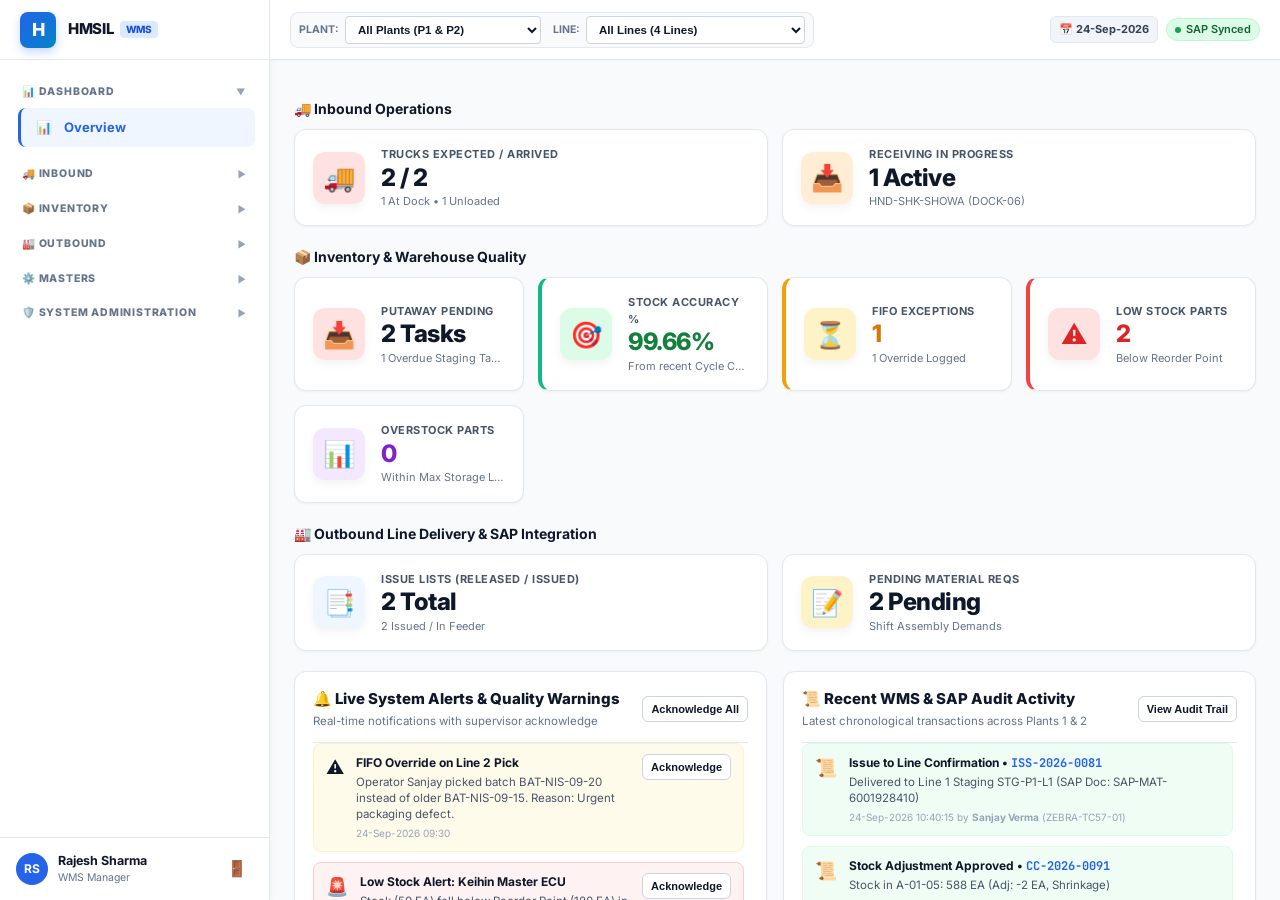
==== commit 0e0e6d99: "feat: add enterprise stylesheet and update HTML for manufacturing WMS interface" ====
--- a/index.html
+++ b/index.html
@@ -137,7 +137,7 @@
               <span class="nav-icon">🏭</span> Plant Master
             </a>
             <a class="nav-link" data-view="masterZoneBin" onclick="showWmsView('masterZoneBin')">
-              <span class="nav-icon">🗺️</span> Zone / Bin Master
+              <span class="nav-icon">🗺️</span> Bin Master
             </a>
             <a class="nav-link" data-view="masterDock" onclick="showWmsView('masterDock')">
               <span class="nav-icon">🚪</span> Dock Master
@@ -1273,12 +1273,12 @@
           </div>
         </section>
 
-        <!-- Zone & Bin Master -->
+        <!-- Bin Master -->
         <section id="wms-view-masterZoneBin" class="wms-view">
           <div class="wms-card">
             <div class="card-header-bar">
               <div class="card-title-group">
-                <h3>Zone & Storage Bin Master</h3>
+                <h3>Bin Master</h3>
                 <p>Warehouse Zones • High-Bay Racks • Bulk Bin Range Generator</p>
               </div>
               <div class="card-action-group">
--- a/css/wmsStyle.css
+++ b/css/wmsStyle.css
@@ -186,8 +186,12 @@
 .nav-group-items {
   display: flex;
   flex-direction: column;
-  gap: 2px;
+  gap: 3px;
   overflow: hidden;
+  padding-left: 8px;
+  padding-right: 4px;
+  margin-top: 2px;
+  margin-bottom: 6px;
   transition: max-height 0.25s ease-in-out, opacity 0.2s ease;
 }
 
@@ -198,8 +202,8 @@
 .nav-link {
   display: flex;
   align-items: center;
-  gap: 10px;
-  padding: 8px 12px;
+  gap: 12px;
+  padding: 10px 16px;
   border-radius: var(--radius-md);
   color: var(--nav-text);
   text-decoration: none;
@@ -213,6 +217,7 @@
 .nav-link:hover {
   background: var(--nav-hover);
   color: var(--nav-text-bright);
+  padding-left: 18px;
 }
 
 .nav-link.active {
@@ -220,6 +225,7 @@
   color: var(--nav-active-text);
   font-weight: 700;
   border-left: 3px solid #2563eb;
+  padding-left: 15px;
 }
 
 .nav-link .badge-counter {
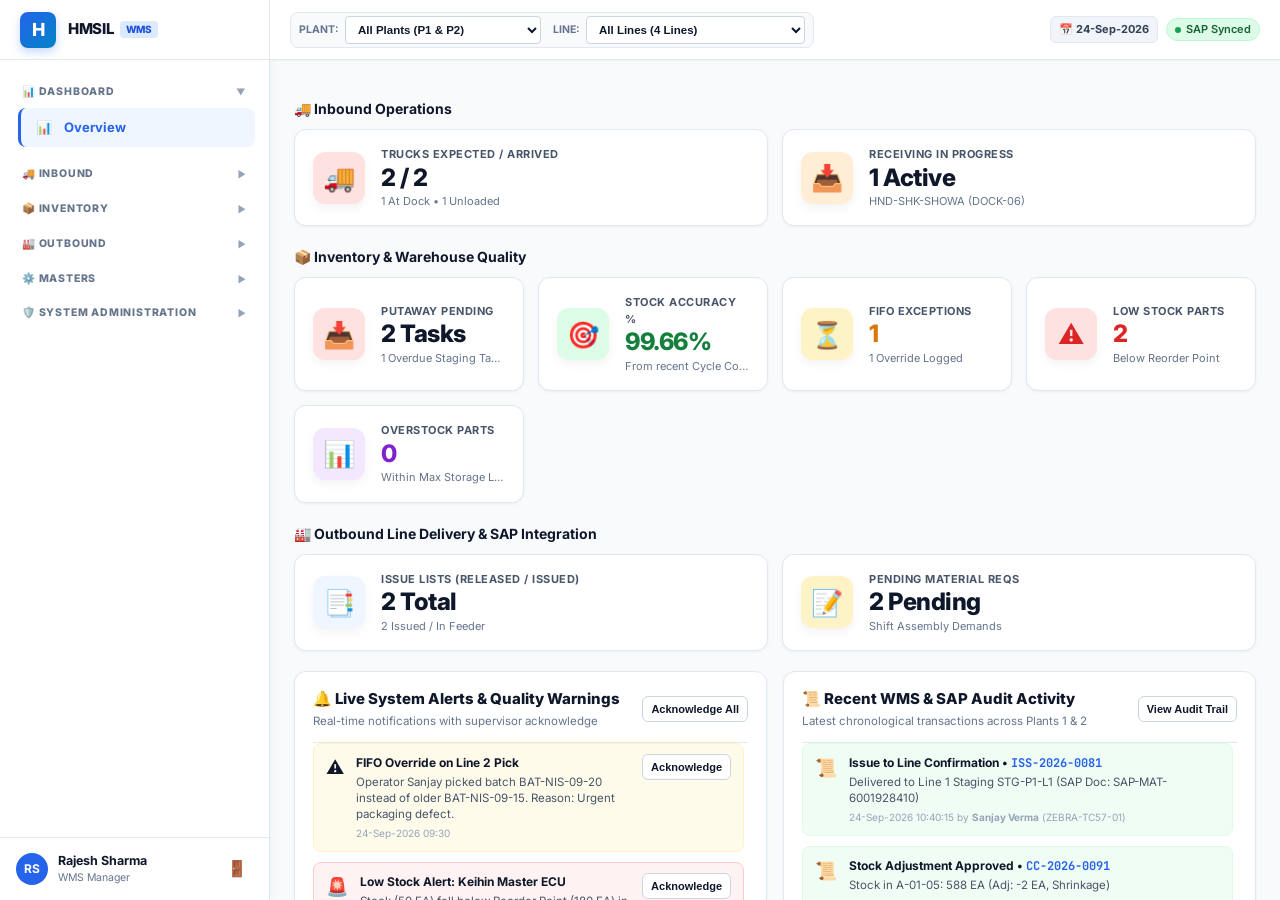
==== commit a0105f0c: "feat: implement manufacturing WMS web application with core logic, stylesheet, and UI markup" ====
--- a/index.html
+++ b/index.html
@@ -276,7 +276,7 @@
                 <div class="kpi-subtext" id="kpi-subtext-putaway">Dock Staging Tasks</div>
               </div>
             </div>
-            <div class="kpi-card success-border clickable" onclick="showWmsView('cyclecount')">
+            <div class="kpi-card clickable" onclick="showWmsView('cyclecount')">
               <div class="kpi-icon" style="background:#dcfce7; color:#15803d;">🎯</div>
               <div class="kpi-content">
                 <div class="kpi-title">Stock Accuracy %</div>
@@ -284,7 +284,7 @@
                 <div class="kpi-subtext" id="kpi-subtext-accuracy">From recent Cycle Counts</div>
               </div>
             </div>
-            <div class="kpi-card warning-border clickable" onclick="showWmsView('fifoAging')">
+            <div class="kpi-card clickable" onclick="showWmsView('fifoAging')">
               <div class="kpi-icon" style="background:#fef3c7; color:#d97706;">⏳</div>
               <div class="kpi-content">
                 <div class="kpi-title">FIFO Exceptions</div>
@@ -292,7 +292,7 @@
                 <div class="kpi-subtext" id="kpi-subtext-fifo">Logged Non-Oldest Picks</div>
               </div>
             </div>
-            <div class="kpi-card alert-border clickable" onclick="showWmsView('reportsAlerts')">
+            <div class="kpi-card clickable" onclick="showWmsView('reportsAlerts')">
               <div class="kpi-icon" style="background:#fee2e2; color:#dc2626;">⚠️</div>
               <div class="kpi-content">
                 <div class="kpi-title">Low Stock Parts</div>
--- a/css/wmsStyle.css
+++ b/css/wmsStyle.css
@@ -2162,14 +2162,27 @@
 }
 
 /* Printable Document Templates */
+.labels-grid-container {
+  display: flex;
+  flex-direction: column;
+  gap: 16px;
+  width: 100%;
+  padding: 4px 0;
+}
+
 .label-preview-card {
   border: 2px solid #0f172a;
   padding: 16px;
   font-family: var(--font-sans);
   background: #ffffff;
   border-radius: 4px;
-  max-width: 400px;
+  max-width: 440px;
+  width: 100%;
   margin: 0 auto;
+  box-sizing: border-box;
+  box-shadow: 0 1px 3px rgba(0, 0, 0, 0.08);
+  page-break-after: always;
+  break-after: page;
 }
 
 .barcode-strip {
@@ -2182,3 +2195,46 @@
   background: #0f172a;
   color: #ffffff;
 }
+
+@media print {
+  body * {
+    visibility: hidden;
+  }
+  #modal-label-print,
+  #modal-label-print .wms-modal-window,
+  #modal-label-print .modal-body,
+  #print-modal-content,
+  #print-modal-content * {
+    visibility: visible;
+  }
+  #modal-label-print {
+    position: absolute;
+    left: 0;
+    top: 0;
+    width: 100%;
+    margin: 0;
+    padding: 0;
+    background: transparent;
+  }
+  .wms-modal-window {
+    box-shadow: none !important;
+    border: none !important;
+    max-width: 100% !important;
+    max-height: none !important;
+  }
+  .modal-header,
+  .modal-footer {
+    display: none !important;
+  }
+  .labels-grid-container {
+    max-height: none !important;
+    overflow: visible !important;
+    display: block !important;
+  }
+  .label-preview-card {
+    page-break-after: always !important;
+    break-after: page !important;
+    margin-bottom: 20px !important;
+  }
+}
+
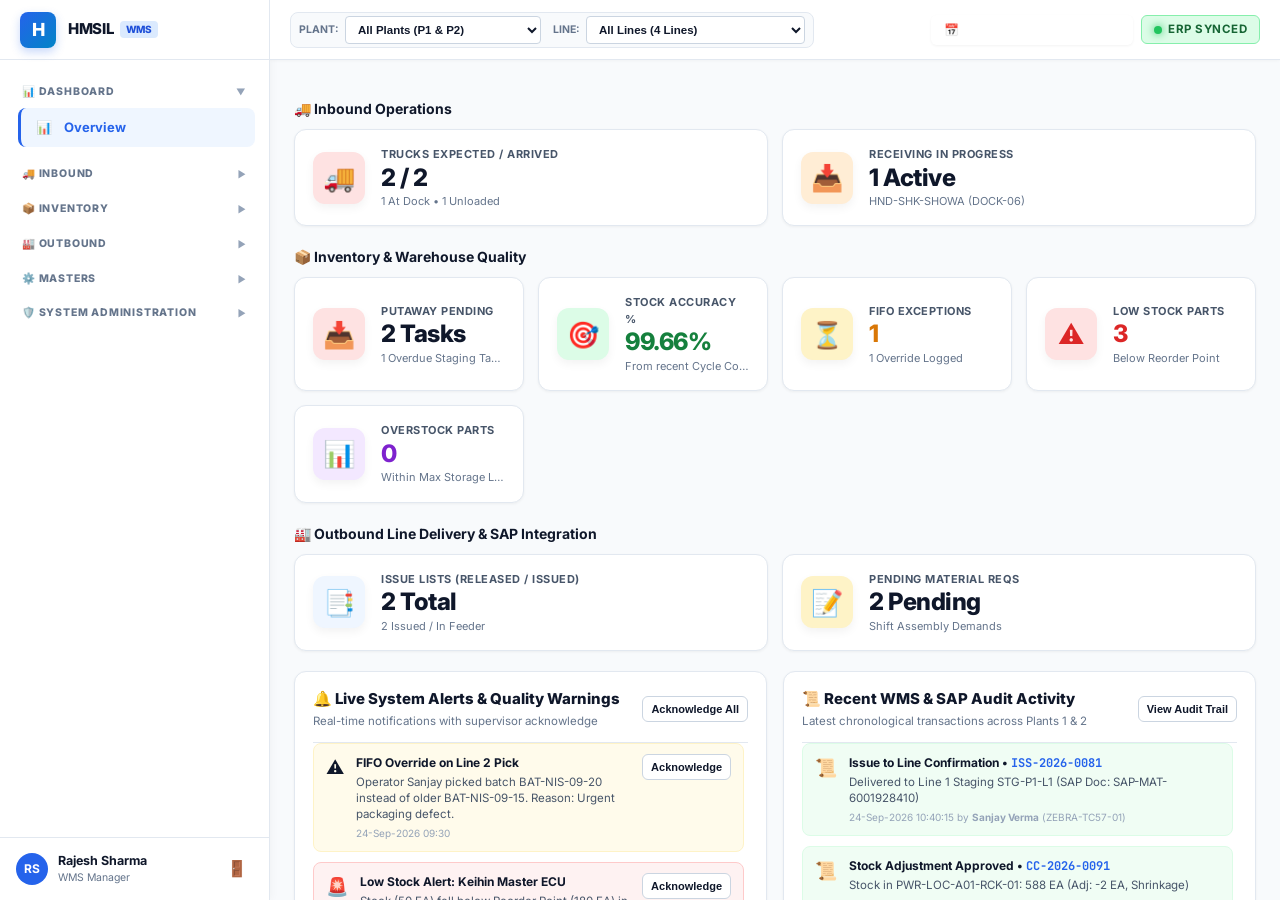
==== commit a9ef742a: "feat: add quality inspection, rejection management, and enhanced navigation views to the WMS web app" ====
--- a/index.html
+++ b/index.html
@@ -61,6 +61,12 @@
             <a class="nav-link" data-view="receivingMonitor" onclick="showWmsView('receivingMonitor')">
               <span class="nav-icon">📥</span> Receiving
             </a>
+            <a class="nav-link" data-view="qualityInspection" onclick="showWmsView('qualityInspection')">
+              <span class="nav-icon">🔬</span> Quality Acceptance
+            </a>
+            <a class="nav-link" data-view="rejections" onclick="showWmsView('rejections')">
+              <span class="nav-icon">🚫</span> Rejections & Quarantine <span class="badge" style="background:#fee2e2; color:#b91c1c; font-size:10px; font-weight:800; padding:1px 5px; border-radius:4px;" id="nav-rej-badge">2 BLOCKED</span>
+            </a>
             <a class="nav-link" data-view="mrn" onclick="showWmsView('mrn')">
               <span class="nav-icon">📝</span> Material Receipt (MRN)
             </a>
@@ -80,6 +86,9 @@
             <a class="nav-link" data-view="putaway" onclick="showWmsView('putaway')">
               <span class="nav-icon">📥</span> PutAway
             </a>
+            <a class="nav-link" data-view="partParking" onclick="showWmsView('partParking')">
+              <span class="nav-icon">🅿️</span> Part Parking Buffer
+            </a>
             <a class="nav-link" data-view="inventory" onclick="showWmsView('inventory')">
               <span class="nav-icon">🏢</span> Bin Inventory
             </a>
@@ -112,10 +121,16 @@
               <span class="nav-icon">🛒</span> Picking
             </a>
             <a class="nav-link" data-view="issueToLine" onclick="showWmsView('issueToLine')">
-              <span class="nav-icon">🏭</span> Issue to Line
+              <span class="nav-icon">🏭</span> Issue to Production Area
+            </a>
+            <a class="nav-link" data-view="issuanceHistory" onclick="showWmsView('issuanceHistory')">
+              <span class="nav-icon">📜</span> Part Issuance History
             </a>
             <a class="nav-link" data-view="returnsFromLine" onclick="showWmsView('returnsFromLine')">
               <span class="nav-icon">🔄</span> Returns from Line
+            </a>
+            <a class="nav-link" data-view="dispatch" onclick="showWmsView('dispatch')">
+              <span class="nav-icon">📦</span> Packing & Dispatch <span class="badge" style="background:#fef3c7; color:#92400e; font-size:9.5px; font-weight:800; padding:1px 5px; border-radius:4px;" id="nav-dispatch-badge">SCOPE TBC</span>
             </a>
           </div>
         </div>
@@ -127,6 +142,10 @@
             <span class="cat-arrow">▼</span>
           </div>
           <div class="nav-group-items">
+
+            <a class="nav-link" data-view="userMaster" onclick="showWmsView('userMaster')">
+              <span class="nav-icon">👥</span> User & Role Master
+            </a>
             <a class="nav-link" data-view="masterMaterial" onclick="showWmsView('masterMaterial')">
               <span class="nav-icon">🏷️</span> Material Master
             </a>
@@ -136,23 +155,23 @@
             <a class="nav-link" data-view="masterPlant" onclick="showWmsView('masterPlant')">
               <span class="nav-icon">🏭</span> Plant Master
             </a>
+            <a class="nav-link" data-view="masterShop" onclick="showWmsView('masterShop')">
+              <span class="nav-icon">🏭</span> Production Area / Shop Master
+            </a>
+            <a class="nav-link" data-view="masterLine" onclick="showWmsView('masterLine')">
+              <span class="nav-icon">⚙️</span> Production Line Master
+            </a>
+            <a class="nav-link" data-view="masterDock" onclick="showWmsView('masterDock')">
+              <span class="nav-icon">🚪</span> Dock Master
+            </a>
             <a class="nav-link" data-view="masterZoneBin" onclick="showWmsView('masterZoneBin')">
               <span class="nav-icon">🗺️</span> Bin Master
             </a>
-            <a class="nav-link" data-view="masterDock" onclick="showWmsView('masterDock')">
-              <span class="nav-icon">🚪</span> Dock Master
-            </a>
-            <a class="nav-link" data-view="masterLine" onclick="showWmsView('masterLine')">
-              <span class="nav-icon">⚙️</span> Production Line Master
-            </a>
             <a class="nav-link" data-view="masterStockLevel" onclick="showWmsView('masterStockLevel')">
               <span class="nav-icon">📊</span> Stock Level Master
             </a>
             <a class="nav-link" data-view="masterReasonCode" onclick="showWmsView('masterReasonCode')">
               <span class="nav-icon">❓</span> Reason Code Master
-            </a>
-            <a class="nav-link" data-view="userMaster" onclick="showWmsView('userMaster')">
-              <span class="nav-icon">👥</span> User & Role Master
             </a>
             <a class="nav-link" data-view="masterDevice" onclick="showWmsView('masterDevice')">
               <span class="nav-icon">📱</span> Device Master
@@ -168,7 +187,7 @@
           </div>
           <div class="nav-group-items">
             <a class="nav-link" data-view="sapSync" onclick="showWmsView('sapSync')">
-              <span class="nav-icon">🔄</span> SAP Sync
+              <span class="nav-icon">🔄</span> ERP & SAP Hub
             </a>
             <a class="nav-link" data-view="audit" onclick="showWmsView('audit')">
               <span class="nav-icon">🛡️</span> Audit Trail
@@ -229,8 +248,8 @@
         </div>
 
         <div class="topbar-right">
-          <span class="header-date-badge">📅 24-Sep-2026</span>
-          <span class="sap-status-indicator online" title="S/4HANA Active"><span class="dot"></span> SAP Synced</span>
+          <span class="header-date-badge" id="header-live-date">📅 Live</span>
+          <span class="sap-status-indicator online" id="top-erp-status-indicator" title="ERP Gateway Active" onclick="showWmsView('sapIntegration')"><span class="dot"></span> ERP Synced</span>
         </div>
       </header>
 
@@ -366,7 +385,7 @@
             <div class="card-header-bar">
               <div class="card-title-group">
                 <h3>Purchase Orders</h3>
-                <p>Direct S/4HANA PO Schedule Lines • Read-Only Synchronization</p>
+                <p>Direct ERP PO Schedule Lines • Read-Only Synchronization</p>
               </div>
               <div class="card-action-group">
                 <button class="btn-wms-secondary" onclick="refreshPoFromSap()">
@@ -580,6 +599,8 @@
                 <thead>
                   <tr>
                     <th>Receiving Batch</th>
+                    <th>Invoice No</th>
+                    <th>Invoice Date</th>
                     <th>PO Number</th>
                     <th>ASN / Truck No</th>
                     <th>Material</th>
@@ -589,6 +610,8 @@
                     <th>Short</th>
                     <th>Excess</th>
                     <th>Scan Progress</th>
+                    <th>Acceptance Status</th>
+                    <th>Accepted By</th>
                     <th>Operator & Handheld</th>
                     <th>Status</th>
                     <th>Actions</th>
@@ -659,12 +682,16 @@
                 <thead>
                   <tr>
                     <th>MRN Number</th>
+                    <th>Invoice No</th>
+                    <th>Invoice Date</th>
                     <th>PO / ASN</th>
                     <th>Supplier</th>
                     <th>Material Code & Description</th>
                     <th>ASN Qty</th>
                     <th>Good Qty</th>
                     <th>Damaged / Short</th>
+                    <th>Acceptance Status</th>
+                    <th>Accepted By</th>
                     <th>Reason Codes</th>
                     <th>Created By</th>
                     <th>Status</th>
@@ -685,7 +712,7 @@
             <div class="card-header-bar">
               <div class="card-title-group">
                 <h3>Goods Receipt (GRN) • SAP Movement 101</h3>
-                <p>Official Goods Inward Records • S/4HANA Material Document Postings</p>
+                <p>Official Goods Inward Records • ERP Material Document Postings</p>
               </div>
               <div class="card-action-group">
                 <button class="btn-wms-secondary"
@@ -700,6 +727,8 @@
                 <thead>
                   <tr>
                     <th>GRN Number</th>
+                    <th>Invoice No</th>
+                    <th>Invoice Date</th>
                     <th>Linked MRN</th>
                     <th>PO Number</th>
                     <th>Supplier</th>
@@ -718,6 +747,175 @@
         </section>
 
         <!-- ========================================================= -->
+        <!-- QUALITY ACCEPTANCE & SAP PQ CLEARANCE -->
+        <!-- ========================================================= -->
+        <section id="wms-view-qualityInspection" class="wms-view">
+          <div class="kpi-grid" style="grid-template-columns: repeat(4, 1fr); margin-bottom: 16px;">
+            <div class="kpi-card">
+              <div class="kpi-title">Total Inspected Today</div>
+              <div class="kpi-value" id="kpi-qc-total">3 Lots</div>
+              <div class="kpi-subtext">Dock & High-Bay Intake</div>
+            </div>
+            <div class="kpi-card">
+              <div class="kpi-title">SAP PQ Cleared (Passed)</div>
+              <div class="kpi-value" style="color:#059669;" id="kpi-qc-passed">1 Lot</div>
+              <div class="kpi-subtext">Released for Racking Putaway</div>
+            </div>
+            <div class="kpi-card">
+              <div class="kpi-title">Quarantine / On Hold</div>
+              <div class="kpi-value" style="color:#d97706;" id="kpi-qc-hold">1 Lot</div>
+              <div class="kpi-subtext">Pending Lab Test / Tolerance Review</div>
+            </div>
+            <div class="kpi-card">
+              <div class="kpi-title">Rejected / RTV Action</div>
+              <div class="kpi-value" style="color:#dc2626;" id="kpi-qc-rejected">1 Lot</div>
+              <div class="kpi-subtext">Moved to Reject Bay (Movement 122)</div>
+            </div>
+          </div>
+
+          <div class="wms-card">
+            <div class="card-header-bar">
+              <div class="card-title-group">
+                <h3>Quality Acceptance & Inspector Traceability (SAP PQ)</h3>
+                <p>Mandatory Acceptance Sign-Off • Strict Putaway Gating • Inspector Audit Trail</p>
+              </div>
+              <div class="card-action-group">
+                <button class="btn-wms-secondary" onclick="exportTableToCSV(window.wms.qualityInspections, 'HMSI_Quality_Inspections.csv')">
+                  <span>📊</span> Export CSV
+                </button>
+                <button class="btn-wms-primary" onclick="openNewInspectionModal()">
+                  <span>➕</span> Log QC Inspection
+                </button>
+              </div>
+            </div>
+
+            <div class="table-responsive">
+              <table class="wms-table">
+                <thead>
+                  <tr>
+                    <th>QC Inspection No</th>
+                    <th>Receipt / MRN Ref</th>
+                    <th>Material Code & Description</th>
+                    <th>Inspected Qty</th>
+                    <th>Inspector & ID</th>
+                    <th>Timestamp</th>
+                    <th>Inspection Result</th>
+                    <th>SAP PQ Status</th>
+                    <th>Remarks & Tolerances</th>
+                    <th>Actions</th>
+                  </tr>
+                </thead>
+                <tbody id="quality-inspection-table-body"></tbody>
+              </table>
+            </div>
+          </div>
+        </section>
+
+        <!-- ========================================================= -->
+        <!-- REJECTION & QUARANTINE MANAGEMENT (MODULE F) -->
+        <!-- ========================================================= -->
+        <section id="wms-view-rejections" class="wms-view">
+          <!-- 4 KPI Metrics Cards -->
+          <div class="kpi-grid" style="margin-bottom: 20px;">
+            <div class="kpi-card" style="border-left: 4px solid #dc2626;">
+              <div class="kpi-label">Total Rejected Stock</div>
+              <div class="kpi-value" id="kpi-rej-total-qty" style="color: #dc2626;">61 EA</div>
+              <div class="kpi-sub" id="kpi-rej-total-cases">5 Non-Conformance Cases</div>
+            </div>
+            <div class="kpi-card" style="border-left: 4px solid #ea580c;">
+              <div class="kpi-label">Stage of Origin Breakdown</div>
+              <div class="kpi-value" id="kpi-rej-stages" style="color: #c2410c; font-size:15px;">Rec: 12 | QC: 35 | Stg: 8 | Prod: 6</div>
+              <div class="kpi-sub">Receiving • Inspection • Storage • Production</div>
+            </div>
+            <div class="kpi-card" style="border-left: 4px solid #eab308;">
+              <div class="kpi-label">Pending Commercial Disposition</div>
+              <div class="kpi-value" id="kpi-rej-pending-count" style="color: #ca8a04;">2 Cases (31 EA)</div>
+              <div class="kpi-sub" style="color:#b91c1c; font-weight:700;">Locked in Quarantine Cages</div>
+            </div>
+            <div class="kpi-card" style="border-left: 4px solid #8b5cf6;">
+              <div class="kpi-label">Quarantine Bay Utilization</div>
+              <div class="kpi-value" id="kpi-rej-quarantine-occ" style="color: #7c3aed;">5 / 60 Units (8.3%)</div>
+              <div class="kpi-sub">Cages A, B, C, D Active</div>
+            </div>
+          </div>
+
+          <div class="wms-card">
+            <div class="card-header-bar">
+              <div class="card-title-group">
+                <h3>🚫 Quality Non-Conformance & Rejection Ledger</h3>
+                <p>Cross-Stage Defect Identification (Receiving, Inspection, Storage, Production) • Quarantine Physical Isolation • Commercial Actions (RTV / Scrap / Rework)</p>
+              </div>
+              <div class="card-action-group">
+                <button class="btn-wms-primary" onclick="openLogRejectionModal()">
+                  <span class="btn-icon-plus">+</span> Log New Rejection
+                </button>
+                <button class="btn-wms-secondary" onclick="exportRejectionsCSV()">
+                  <span>📊</span> Export CSV
+                </button>
+                <button class="btn-wms-secondary" onclick="renderRejectionsView()">
+                  <span>🔄</span> Refresh
+                </button>
+              </div>
+            </div>
+
+            <!-- Multi-Filter Bar -->
+            <div class="filter-bar" style="display:flex; gap:12px; margin-bottom:16px; flex-wrap:wrap; align-items:center;">
+              <div style="flex:1.2; min-width:220px;">
+                <input type="text" id="rej-search-input" class="wms-input" placeholder="Search Rejection ID, HU, Part Code, Supplier, Batch..." oninput="filterRejections()" style="width:100%;">
+              </div>
+              <div style="min-width:160px;">
+                <select id="rej-stage-filter" class="wms-select" onchange="filterRejections()" style="width:100%;">
+                  <option value="All">All Detection Stages</option>
+                  <option value="Receiving">📥 Receiving (Dock)</option>
+                  <option value="Inspection">🔬 Inspection (QC)</option>
+                  <option value="Storage">📦 Storage (Warehouse)</option>
+                  <option value="Production">🏭 Production (Shopfloor)</option>
+                </select>
+              </div>
+              <div style="min-width:180px;">
+                <select id="rej-disposition-filter" class="wms-select" onchange="filterRejections()" style="width:100%;">
+                  <option value="All">All Commercial Actions</option>
+                  <option value="Pending Disposition">⏳ Pending Disposition</option>
+                  <option value="Return to Vendor (RTV)">🚚 Return to Vendor (RTV)</option>
+                  <option value="Scrap (Write-off)">🗑️ Scrap (Write-off)</option>
+                  <option value="Rework (In-house)">🛠️ Rework (In-house)</option>
+                </select>
+              </div>
+              <div style="min-width:140px;">
+                <select id="rej-status-filter" class="wms-select" onchange="filterRejections()" style="width:100%;">
+                  <option value="All">All Statuses</option>
+                  <option value="BLOCKED">BLOCKED</option>
+                  <option value="RTV_PROCESSED">RTV_PROCESSED</option>
+                  <option value="SCRAPPED">SCRAPPED</option>
+                  <option value="REWORKED">REWORKED</option>
+                </select>
+              </div>
+            </div>
+
+            <div class="table-responsive">
+              <table class="wms-table">
+                <thead>
+                  <tr>
+                    <th>Rejection ID</th>
+                    <th>Detection Stage</th>
+                    <th>HU & Component Material</th>
+                    <th>Batch & Supplier</th>
+                    <th>Qty / UOM</th>
+                    <th>Defect Reason Code & Description</th>
+                    <th>Quarantine Bin</th>
+                    <th>Commercial Action (Disposition)</th>
+                    <th>Inspector / Operator</th>
+                    <th>Status</th>
+                    <th>Actions</th>
+                  </tr>
+                </thead>
+                <tbody id="rejections-table-body"></tbody>
+              </table>
+            </div>
+          </div>
+        </section>
+
+        <!-- ========================================================= -->
         <!-- PUTAWAY TASKS -->
         <!-- ========================================================= -->
         <section id="wms-view-putaway" class="wms-view">
@@ -747,12 +945,110 @@
                     <th>Suggested Bin</th>
                     <th>Actual Bin</th>
                     <th>Override Reason</th>
+                    <th>SAP PQ Clearance</th>
                     <th>Assigned Operator</th>
                     <th>Status</th>
                     <th>Actions</th>
                   </tr>
                 </thead>
                 <tbody id="putaway-table-body"></tbody>
+              </table>
+            </div>
+          </div>
+        </section>
+
+        <!-- ========================================================= -->
+        <!-- PART PARKING & STAGING BUFFER (MODULE D) -->
+        <!-- ========================================================= -->
+        <section id="wms-view-partParking" class="wms-view">
+          <!-- KPI Summary Cards -->
+          <div class="kpi-grid" style="margin-bottom: 20px;">
+            <div class="kpi-card" style="border-left: 4px solid #f59e0b;">
+              <div class="kpi-label">Total Parked HUs</div>
+              <div class="kpi-value" id="kpi-parked-hus" style="color: #d97706;">0</div>
+              <div class="kpi-sub" id="kpi-parked-hus-sub">Active buffer stock</div>
+            </div>
+            <div class="kpi-card" style="border-left: 4px solid #3b82f6;">
+              <div class="kpi-label">Parked Parts Quantity</div>
+              <div class="kpi-value" id="kpi-parked-qty" style="color: #2563eb;">0 EA</div>
+              <div class="kpi-sub">Across all buffer bays</div>
+            </div>
+            <div class="kpi-card" style="border-left: 4px solid #10b981;">
+              <div class="kpi-label">Parking Bay Occupancy</div>
+              <div class="kpi-value" id="kpi-parked-bays" style="color: #059669;">0 / 5</div>
+              <div class="kpi-sub" id="kpi-parked-bays-sub">0% Bay Utilization</div>
+            </div>
+            <div class="kpi-card" style="border-left: 4px solid #ef4444;">
+              <div class="kpi-label">Overdue In Buffer (&gt; 2 Hours)</div>
+              <div class="kpi-value" id="kpi-parked-overdue" style="color: #dc2626;">0</div>
+              <div class="kpi-sub" style="color: #ef4444; font-weight: 700;">Action Required</div>
+            </div>
+          </div>
+
+          <div class="wms-card">
+            <div class="card-header-bar">
+              <div class="card-title-group">
+                <h3>🅿️ Part Parking Buffer Ledger</h3>
+                <p>Temporary staging buffer for unputaway handling units awaiting rack clearance, line confirmation, or inspection hold</p>
+              </div>
+              <div class="card-action-group">
+                <button class="btn-wms-primary" onclick="openParkHuModal()">
+                  <span>🅿️</span> Park Handling Unit
+                </button>
+                <button class="btn-wms-secondary" onclick="exportParkedStockCSV()">
+                  <span>📊</span> Export Ledger (CSV)
+                </button>
+                <button class="btn-wms-secondary" onclick="renderPartParking()">
+                  <span>🔄</span> Refresh
+                </button>
+              </div>
+            </div>
+
+            <!-- Filter Controls -->
+            <div class="filter-bar" style="display:flex; gap:12px; margin-bottom:16px; flex-wrap:wrap; align-items:center;">
+              <div style="flex:1; min-width:220px;">
+                <input type="text" id="parked-search-input" class="wms-input" placeholder="Search HU, Part, Batch, Parking Bay..." oninput="filterParkedTable()" style="width:100%;">
+              </div>
+              <div style="min-width:180px;">
+                <select id="parked-bay-filter" class="wms-select" onchange="filterParkedTable()" style="width:100%;">
+                  <option value="All">All Parking Bays</option>
+                  <option value="PARK-BAY-01">PARK-BAY-01 (Inbound Dock 04)</option>
+                  <option value="PARK-BAY-02">PARK-BAY-02 (Central Staging)</option>
+                  <option value="PARK-BAY-03">PARK-BAY-03 (QC Hold Staging)</option>
+                  <option value="PARK-BAY-04">PARK-BAY-04 (Frame Shop Staging)</option>
+                  <option value="PARK-BAY-05">PARK-BAY-05 (Powertrain Overflow)</option>
+                </select>
+              </div>
+              <div style="min-width:160px;">
+                <select id="parked-status-filter" class="wms-select" onchange="filterParkedTable()" style="width:100%;">
+                  <option value="All">All Statuses</option>
+                  <option value="PARKED" selected>Active Parked Only</option>
+                  <option value="RELEASED">Released Ledger</option>
+                </select>
+              </div>
+            </div>
+
+            <!-- Parked Ledger Table -->
+            <div class="table-responsive">
+              <table class="wms-table" id="parked-stock-table">
+                <thead>
+                  <tr>
+                    <th>Parking ID</th>
+                    <th>Handling Unit (HU)</th>
+                    <th>Part Code & Description</th>
+                    <th>Batch No.</th>
+                    <th>Qty / UOM</th>
+                    <th>Parking Bay</th>
+                    <th>Hold Reason & Remarks</th>
+                    <th>Parked By & Time</th>
+                    <th>Duration</th>
+                    <th>Status</th>
+                    <th style="text-align:right;">Actions</th>
+                  </tr>
+                </thead>
+                <tbody id="parked-stock-table-body">
+                  <!-- Populated by JS -->
+                </tbody>
               </table>
             </div>
           </div>
@@ -773,6 +1069,68 @@
                   onclick="exportTableToCSV(window.wms.handlingUnits, 'HMSIL_Inventory_Stock.csv')">
                   <span>📊</span> Export Excel / CSV
                 </button>
+              </div>
+            </div>
+
+            <!-- 3-Tier Storage Hierarchy Drill-Down (Area -> Location -> Rack) -->
+            <div class="storage-hierarchy-panel" style="background:#f8fafc; border:1px solid #e2e8f0; border-radius:10px; padding:14px; margin-bottom:16px;">
+              <div style="display:flex; justify-content:space-between; align-items:center; margin-bottom:10px;">
+                <div style="display:flex; align-items:center; gap:8px;">
+                  <span style="font-size:16px;">🏗️</span>
+                  <div>
+                    <h4 style="font-size:13px; font-weight:800; color:#0f172a; margin:0;">3-Tier Storage Hierarchy Drill-Down</h4>
+                    <p style="font-size:11px; color:#64748b; margin:2px 0 0 0;">Area &rarr; Location &rarr; Rack Uniform Structure (<span style="font-family:var(--font-mono); font-weight:700; color:#2563eb;">[AREA]-[LOCATION]-[RACK]</span>)</p>
+                  </div>
+                </div>
+                <button class="btn-wms-secondary small" onclick="clearInventoryHierarchyFilter()">
+                  <span>🔄</span> Reset Hierarchy Filter
+                </button>
+              </div>
+
+              <!-- Cascade Selectors Grid -->
+              <div style="display:grid; grid-template-columns: 1fr 1fr 1fr; gap:12px; margin-bottom:12px;">
+                <div>
+                  <label style="font-size:11px; font-weight:700; color:#475569; display:block; margin-bottom:4px;">1. Select Area (Tier 1)</label>
+                  <select id="filter-inv-area" class="select-filter" style="width:100%;" onchange="onInventoryAreaChange()">
+                    <option value="All">All Warehouse Areas</option>
+                  </select>
+                </div>
+                <div>
+                  <label style="font-size:11px; font-weight:700; color:#475569; display:block; margin-bottom:4px;">2. Select Location (Tier 2)</label>
+                  <select id="filter-inv-location" class="select-filter" style="width:100%;" onchange="onInventoryLocationChange()" disabled>
+                    <option value="All">All Locations in Area</option>
+                  </select>
+                </div>
+                <div>
+                  <label style="font-size:11px; font-weight:700; color:#475569; display:block; margin-bottom:4px;">3. Select Rack / Bin (Tier 3)</label>
+                  <select id="filter-inv-rack" class="select-filter" style="width:100%;" onchange="onInventoryRackChange()" disabled>
+                    <option value="All">All Racks in Location</option>
+                  </select>
+                </div>
+              </div>
+
+              <!-- Aggregated Location Occupancy & Capacity Summary Card -->
+              <div id="inv-hierarchy-stats-card" style="display:grid; grid-template-columns: 2fr 1fr 1fr 1fr; gap:12px; background:#ffffff; border:1px solid #e2e8f0; border-radius:8px; padding:10px 14px; align-items:center;">
+                <div>
+                  <div style="font-size:10px; font-weight:800; color:#64748b; text-transform:uppercase;">Selected Hierarchy Scope</div>
+                  <div id="inv-scope-breadcrumb" style="font-size:12px; font-weight:800; color:#0f172a; margin-top:2px;">Entire Warehouse Inventory</div>
+                  <div id="inv-scope-type" style="font-size:11px; color:#2563eb; font-weight:600;">All Functional Areas</div>
+                </div>
+                <div>
+                  <div style="font-size:10px; font-weight:800; color:#64748b; text-transform:uppercase;">Occupancy / Capacity</div>
+                  <div id="inv-scope-capacity-txt" style="font-size:13px; font-weight:800; color:#0f172a; margin-top:2px;">3,918 / 9,000 EA</div>
+                  <div style="width:100%; background:#f1f5f9; height:5px; border-radius:3px; margin-top:4px; overflow:hidden;">
+                    <div id="inv-scope-progress" style="width:43.5%; height:100%; background:#059669; border-radius:3px;"></div>
+                  </div>
+                </div>
+                <div>
+                  <div style="font-size:10px; font-weight:800; color:#64748b; text-transform:uppercase;">Stored HUs</div>
+                  <div id="inv-scope-hu-count" style="font-size:14px; font-weight:900; color:#2563eb; margin-top:2px;">5 HUs</div>
+                </div>
+                <div>
+                  <div style="font-size:10px; font-weight:800; color:#64748b; text-transform:uppercase;">Active Materials</div>
+                  <div id="inv-scope-skus" style="font-size:14px; font-weight:900; color:#059669; margin-top:2px;">5 Parts</div>
+                </div>
               </div>
             </div>
 
@@ -813,38 +1171,71 @@
         </section>
 
         <!-- ========================================================= -->
-        <!-- CYCLE COUNT & STOCK ADJUSTMENT (SINGLE SCREEN) -->
+        <!-- CYCLE COUNT & PHYSICAL INVENTORY VERIFICATION (MODULE I) -->
         <!-- ========================================================= -->
         <section id="wms-view-cyclecount" class="wms-view">
-          <div class="wms-card">
-            <div class="card-header-bar">
-              <div class="card-title-group">
-                <h3>Cycle Count & Stock Adjustment</h3>
-                <p>Plan Count → Blind Handheld Count → Review Variance → Approve Adjustment → Post to SAP</p>
+          <!-- Warehouse Stock Freeze High-Visibility Banner -->
+          <div id="stock-freeze-banner" class="stock-freeze-banner" style="display:none;">
+            <div class="freeze-banner-content">
+              <div class="freeze-icon-pulse">🔒</div>
+              <div class="freeze-text-group">
+                <div class="freeze-title">WAREHOUSE STOCK FREEZE ACTIVE • ANNUAL PHYSICAL INVENTORY IN PROGRESS</div>
+                <div class="freeze-subtitle">All outbound picking, line-side staging, and bin relocations are strictly suspended pending physical count completion and supervisor sign-off.</div>
+              </div>
+            </div>
+            <div class="freeze-action-group">
+              <button class="btn-freeze-unfreeze" onclick="toggleGlobalStockFreeze(false)">
+                🔓 Lift Freeze (Supervisor Sign-off)
+              </button>
+            </div>
+          </div>
+
+          <div class="wms-card">
+            <div class="card-header-bar">
+              <div class="card-title-group">
+                <h3>Inventory Verification & Physical Audit Suite</h3>
+                <p>Selectable Count Types (Daily ABC / Half-Yearly / Annual PI) • Wall-to-Wall Physical Count • Stock Freeze • Purchasing Verification</p>
               </div>
               <div class="card-action-group">
                 <button class="btn-wms-primary" onclick="openCreateCycleCountModal()">
                   <span class="btn-icon-plus">+</span> Generate Count Plan
                 </button>
-                <button class="btn-wms-secondary"
-                  onclick="exportTableToCSV(window.wms.cycleCountPlans, 'HMSIL_Cycle_Counts.csv')">
+                <button class="btn-wms-secondary" id="btn-toggle-stock-freeze" onclick="toggleGlobalStockFreeze()">
+                  <span id="btn-freeze-icon">🔒</span> <span id="btn-freeze-label">Activate Stock Freeze</span>
+                </button>
+                <button class="btn-wms-secondary" onclick="exportCycleCountsCSV()">
                   <span>📊</span> Export CSV
                 </button>
               </div>
             </div>
 
-            <!-- Top Summary Tiles for Count Lifecycle -->
+            <!-- Top Summary Tiles for Count Lifecycle & Freeze State -->
             <div class="count-summary-kpi-bar">
               <div class="count-kpi-chip">Planned: <b id="count-kpi-planned">0</b></div>
-              <div class="count-kpi-chip">Counting: <b id="count-kpi-counting">1</b></div>
-              <div class="count-kpi-chip warning">Variances to Review: <b id="count-kpi-variance">0</b></div>
-              <div class="count-kpi-chip warning">Adjustments Pending Approval: <b id="count-kpi-pending-adj">0</b>
-              </div>
-              <div class="count-kpi-chip success">Posted to SAP (Mvt 711/712): <b id="count-kpi-posted">1</b></div>
-            </div>
-
-            <!-- Count Plans Container -->
-            <div id="cycle-count-plans-container" style="margin-top:16px;"></div>
+              <div class="count-kpi-chip">Counting: <b id="count-kpi-counting">2</b></div>
+              <div class="count-kpi-chip warning">Variances to Review: <b id="count-kpi-variance">2</b></div>
+              <div class="count-kpi-chip warning">Pending Supervisor Approval: <b id="count-kpi-pending-adj">1</b></div>
+              <div class="count-kpi-chip success">Posted to SAP (Mvt 711/712): <b id="count-kpi-posted">2</b></div>
+              <div class="count-kpi-chip" id="chip-stock-freeze" style="background:#f1f5f9; color:#0f172a; border-color:#cbd5e1;">Stock Status: <b id="count-kpi-freeze-status" style="color:#059669;">UNFROZEN</b></div>
+            </div>
+
+            <!-- Module I Subtabs Bar -->
+            <div class="subtabs-bar" style="margin-top:16px;">
+              <button class="subtab-btn active" id="btn-subtab-cc-plans" onclick="switchCycleCountSubtab('plans')">
+                📋 Cycle Count Plans (I.1)
+              </button>
+              <button class="subtab-btn" id="btn-subtab-cc-physical" onclick="switchCycleCountSubtab('physical')">
+                🏛️ Annual Physical Inventory & Stock Freeze (I.2)
+              </button>
+              <button class="subtab-btn" id="btn-subtab-cc-purchasing" onclick="switchCycleCountSubtab('purchasing')">
+                💼 Purchasing Dept Stock Verification (I.3)
+              </button>
+            </div>
+
+            <!-- Dynamic Subtab Content Area -->
+            <div id="cycle-count-subtab-content" style="margin-top:16px;">
+              <div id="cycle-count-plans-container"></div>
+            </div>
           </div>
         </section>
 
@@ -918,29 +1309,73 @@
         </section>
 
         <!-- ========================================================= -->
-        <!-- REPORTS & ALERTS -->
+        <!-- REPORTS & ANALYTICS SUITE (MODULE H) -->
         <!-- ========================================================= -->
         <section id="wms-view-reportsAlerts" class="wms-view">
-          <div class="wms-card">
-            <div class="card-header-bar">
-              <div class="card-title-group">
-                <h3>Warehouse Reports & Alerts</h3>
-                <p>Overstock • Stock Variation (WMS vs SAP) • Shortages • Supplier Quality</p>
-              </div>
-              <div class="card-action-group">
-                <button class="btn-wms-primary" onclick="window.print()">
-                  <span>📄</span> Export PDF Report
+          <!-- Executive KPI Cards Bar -->
+          <div class="kpi-grid" style="margin-bottom:16px;">
+            <div class="kpi-card">
+              <div class="kpi-icon-box" style="background:#eff6ff; color:#2563eb;">💰</div>
+              <div class="kpi-content">
+                <span class="kpi-label">Active Stock Valuation</span>
+                <div class="kpi-val" id="kpi-report-valuation">₹ -- Lakhs</div>
+                <div class="kpi-meta" id="kpi-report-skus">-- Total Material SKUs</div>
+              </div>
+            </div>
+            <div class="kpi-card">
+              <div class="kpi-icon-box" style="background:#fef2f2; color:#dc2626;">⚠️</div>
+              <div class="kpi-content">
+                <span class="kpi-label">Critical Shortage Items</span>
+                <div class="kpi-val" id="kpi-report-shortages" style="color:#dc2626;">-- SKUs</div>
+                <div class="kpi-meta" id="kpi-report-shortages-meta">Below Safety / Reorder Point</div>
+              </div>
+            </div>
+            <div class="kpi-card">
+              <div class="kpi-icon-box" style="background:#fffbeb; color:#d97706;">⏱️</div>
+              <div class="kpi-content">
+                <span class="kpi-label">Slow-Moving & Dead Stock</span>
+                <div class="kpi-val" id="kpi-report-slowmoving" style="color:#d97706;">-- SKUs</div>
+                <div class="kpi-meta" id="kpi-report-slowmoving-meta">Inactive >30 Days / >90 Days</div>
+              </div>
+            </div>
+            <div class="kpi-card">
+              <div class="kpi-icon-box" style="background:#f0fdf4; color:#16a34a;">📧</div>
+              <div class="kpi-content">
+                <span class="kpi-label">Daily Auto-Email & Vendor Alerts</span>
+                <div class="kpi-val" id="kpi-report-email-status" style="color:#16a34a; font-size:16px;">07:00 Daily • Active</div>
+                <div class="kpi-meta" id="kpi-report-email-meta">Auto-Digest & Expedite Online</div>
+              </div>
+            </div>
+          </div>
+
+          <div class="wms-card">
+            <div class="card-header-bar">
+              <div class="card-title-group">
+                <h3>Comprehensive Warehouse Reporting Suite & Analytics</h3>
+                <p>End-to-End Traceability • Stock Summary • Location Drill-Down • Slow-Moving & Shortage Reports • Scheduled Email</p>
+              </div>
+              <div class="card-action-group">
+                <button class="btn-wms-secondary" onclick="exportActiveReportCSV()">
+                  <span>📊</span> Export CSV
+                </button>
+                <button class="btn-wms-primary" onclick="printActiveReport()">
+                  <span>📄</span> Print / PDF Report
                 </button>
               </div>
             </div>
 
             <!-- Reports Sub-tabs -->
-            <div class="subtabs-bar">
-              <button class="subtab-btn active" onclick="switchReportTab('overstock')">Overstock Report</button>
-              <button class="subtab-btn" onclick="switchReportTab('variation')">Stock Variation (WMS vs SAP vs
-                Count)</button>
-              <button class="subtab-btn" onclick="switchReportTab('lowstock')">Low Stock & Reorder Points</button>
-              <button class="subtab-btn" onclick="switchReportTab('supplier')">Supplier Discrepancy & Quality</button>
+            <div class="subtabs-bar" id="reports-subtabs-bar">
+              <button class="subtab-btn active" onclick="switchReportTab('traceability')">🔍 Part Traceability (H.1)</button>
+              <button class="subtab-btn" onclick="switchReportTab('stockSummary')">📊 Stock Summary (H.2)</button>
+              <button class="subtab-btn" onclick="switchReportTab('locationStock')">📍 Location-Wise Stock (H.3)</button>
+              <button class="subtab-btn" onclick="switchReportTab('slowMoving')">⏱️ Slow-Moving Stock (H.4)</button>
+              <button class="subtab-btn" onclick="switchReportTab('shortage')">⚠️ Shortage & Replenishment (H.5)</button>
+              <button class="subtab-btn" onclick="switchReportTab('autoEmail')">📧 Auto-Email & Vendor Alerts (H.6/H.7)</button>
+              <button class="subtab-btn" onclick="switchReportTab('issuanceHistory')">📜 Part Issuance Analytics (H.8)</button>
+              <button class="subtab-btn" onclick="switchReportTab('overstock')">📦 Overstock Limits</button>
+              <button class="subtab-btn" onclick="switchReportTab('variation')">⚖️ Stock Variation (SAP vs WMS)</button>
+              <button class="subtab-btn" onclick="switchReportTab('supplier')">⭐ Supplier Quality</button>
             </div>
 
             <div class="report-tab-content" id="report-tab-content" style="margin-top:16px;"></div>
@@ -955,7 +1390,7 @@
             <div class="card-header-bar">
               <div class="card-title-group">
                 <h3>Material Requirements</h3>
-                <p>S/4HANA Production Reservations & Shift Schedules</p>
+                <p>ERP Production Reservations & Shift Schedules</p>
               </div>
               <div class="card-action-group">
                 <button class="btn-wms-primary" onclick="openCreateRequisitionModal()">
@@ -1072,16 +1507,19 @@
         </section>
 
         <!-- ========================================================= -->
-        <!-- ISSUE TO LINE (MVT 261) -->
+        <!-- ISSUE TO PRODUCTION AREA / LINE (MVT 261) -->
         <!-- ========================================================= -->
         <section id="wms-view-issueToLine" class="wms-view">
           <div class="wms-card">
             <div class="card-header-bar">
               <div class="card-title-group">
-                <h3>Issue to Line</h3>
-                <p>Line Delivery Verification • Staging Buffers • SAP Goods Issue Document</p>
-              </div>
-              <div class="card-action-group">
+                <h3>🏭 Issue to Production Area / Shop</h3>
+                <p>Manufacturing Division Feeding (Machine, Paint, Weld, Assembly Engine, Assembly Frame) • Staging Verification • SAP Goods Issue (261)</p>
+              </div>
+              <div class="card-action-group">
+                <button class="btn-wms-primary" onclick="openDirectShopIssueModal()">
+                  <span class="btn-icon-plus">+</span> Direct Issue to Shop / Line
+                </button>
                 <button class="btn-wms-secondary"
                   onclick="exportTableToCSV(window.wms.lineIssues, 'HMSIL_Line_Issues.csv')">
                   <span>📊</span> Export CSV
@@ -1089,17 +1527,34 @@
               </div>
             </div>
 
+            <!-- Filter Bar -->
+            <div class="filter-bar" style="display:flex; gap:12px; margin-bottom:16px; flex-wrap:wrap; align-items:center;">
+              <div style="flex:1; min-width:200px;">
+                <input type="text" id="line-issue-search" class="wms-input" placeholder="Search Issue No, Part, Order, Staging Bin..." oninput="renderLineIssueTable()" style="width:100%;">
+              </div>
+              <div style="min-width:180px;">
+                <select id="line-issue-shop-filter" class="wms-select" onchange="renderLineIssueTable()" style="width:100%;">
+                  <option value="All">All Manufacturing Shops</option>
+                  <option value="SHOP-MCH">Machine Shop (MCH)</option>
+                  <option value="SHOP-PNT">Paint Shop (PNT)</option>
+                  <option value="SHOP-WLD">Weld Shop (WLD)</option>
+                  <option value="SHOP-AE">Assembly Engine (AE)</option>
+                  <option value="SHOP-AF">Assembly Frame / Final (AF)</option>
+                </select>
+              </div>
+            </div>
+
             <div class="table-responsive">
               <table class="wms-table">
                 <thead>
                   <tr>
                     <th>Issue No</th>
-                    <th>Issue List</th>
-                    <th>Production Line</th>
+                    <th>Issue List / Order</th>
+                    <th>Target Shop & Sub-Area</th>
                     <th>Material Code & Description</th>
                     <th>Qty Issued</th>
                     <th>Delivered By</th>
-                    <th>Received-at-Line Time</th>
+                    <th>Received Time</th>
                     <th>Staging Bin</th>
                     <th>SAP Goods Issue Doc</th>
                     <th>Status</th>
@@ -1107,6 +1562,98 @@
                   </tr>
                 </thead>
                 <tbody id="line-issue-table-body"></tbody>
+              </table>
+            </div>
+          </div>
+        </section>
+
+        <!-- ========================================================= -->
+        <!-- PART ISSUANCE HISTORY (MODULE E.3) -->
+        <!-- ========================================================= -->
+        <section id="wms-view-issuanceHistory" class="wms-view">
+          <!-- 4 KPI Metrics Cards -->
+          <div class="kpi-grid" style="margin-bottom: 20px;">
+            <div class="kpi-card" style="border-left: 4px solid #3b82f6;">
+              <div class="kpi-label">Total Qty Issued (Today)</div>
+              <div class="kpi-value" id="kpi-issue-total-qty" style="color: #2563eb;">460 EA</div>
+              <div class="kpi-sub" id="kpi-issue-total-count">5 Orders Dispatched</div>
+            </div>
+            <div class="kpi-card" style="border-left: 4px solid #10b981;">
+              <div class="kpi-label">Active Shifts Breakdown</div>
+              <div class="kpi-value" id="kpi-issue-shifts" style="color: #059669; font-size:16px;">N1: 340 EA | N2: 120 EA</div>
+              <div class="kpi-sub">Shift N1 Morning • Shift N2 Evening</div>
+            </div>
+            <div class="kpi-card" style="border-left: 4px solid #8b5cf6;">
+              <div class="kpi-label">SAP 261 GI Material Docs</div>
+              <div class="kpi-value" id="kpi-issue-sap-docs" style="color: #7c3aed;">5 Docs</div>
+              <div class="kpi-sub" style="color:#15803d; font-weight:700;">100% Posted & Synced</div>
+            </div>
+            <div class="kpi-card" style="border-left: 4px solid #f59e0b;">
+              <div class="kpi-label">Production Shops Fed</div>
+              <div class="kpi-value" id="kpi-issue-shops-count" style="color: #d97706;">4 / 5 Shops</div>
+              <div class="kpi-sub">MCH, PNT, WLD, AF Active</div>
+            </div>
+          </div>
+
+          <div class="wms-card">
+            <div class="card-header-bar">
+              <div class="card-title-group">
+                <h3>📜 Part Issuance History & Audit Ledger</h3>
+                <p>Complete historical trace of all component disbursements across Machine Shop, Paint Shop, Weld Shop, Engine Assembly & Frame Assembly</p>
+              </div>
+              <div class="card-action-group">
+                <button class="btn-wms-secondary" onclick="exportIssuanceHistoryCSV()">
+                  <span>📊</span> Export Excel / CSV
+                </button>
+                <button class="btn-wms-secondary" onclick="renderIssuanceHistory()">
+                  <span>🔄</span> Refresh
+                </button>
+              </div>
+            </div>
+
+            <!-- Filter Controls -->
+            <div class="filter-bar" style="display:flex; gap:12px; margin-bottom:16px; flex-wrap:wrap; align-items:center;">
+              <div style="flex:1; min-width:220px;">
+                <input type="text" id="issue-history-search" class="wms-input" placeholder="Search Issue No, Part Code, Order No, SAP Doc..." oninput="filterIssuanceHistory()" style="width:100%;">
+              </div>
+              <div style="min-width:180px;">
+                <select id="issue-history-shop-filter" class="wms-select" onchange="filterIssuanceHistory()" style="width:100%;">
+                  <option value="All">All Manufacturing Shops</option>
+                  <option value="SHOP-MCH">Machine Shop (MCH)</option>
+                  <option value="SHOP-PNT">Paint Shop (PNT)</option>
+                  <option value="SHOP-WLD">Weld Shop (WLD)</option>
+                  <option value="SHOP-AE">Assembly Engine (AE)</option>
+                  <option value="SHOP-AF">Assembly Frame / Final (AF)</option>
+                </select>
+              </div>
+              <div style="min-width:150px;">
+                <select id="issue-history-shift-filter" class="wms-select" onchange="filterIssuanceHistory()" style="width:100%;">
+                  <option value="All">All Shifts</option>
+                  <option value="Shift N1">Shift N1 (Morning)</option>
+                  <option value="Shift N2">Shift N2 (Evening)</option>
+                  <option value="Shift N3">Shift N3 (Night)</option>
+                </select>
+              </div>
+            </div>
+
+            <div class="table-responsive">
+              <table class="wms-table">
+                <thead>
+                  <tr>
+                    <th>Issue Ref</th>
+                    <th>Prod Order / List</th>
+                    <th>Target Shop & Sub-Area</th>
+                    <th>Material Code & Description</th>
+                    <th>Qty Issued</th>
+                    <th>Staging Bin</th>
+                    <th>SAP GI Doc (261)</th>
+                    <th>Delivered By</th>
+                    <th>Time & Shift</th>
+                    <th>Status</th>
+                    <th>Actions</th>
+                  </tr>
+                </thead>
+                <tbody id="issuance-history-table-body"></tbody>
               </table>
             </div>
           </div>
@@ -1149,6 +1696,126 @@
                   </tr>
                 </thead>
                 <tbody id="returns-table-body"></tbody>
+              </table>
+            </div>
+          </div>
+        </section>
+
+        <!-- ========================================================= -->
+        <!-- PACKING & DISPATCH (MODULE G - CONFIGURABLE SCOPE) -->
+        <!-- ========================================================= -->
+        <section id="wms-view-dispatch" class="wms-view">
+          <!-- Client Scope Notice Banner -->
+          <div class="scope-notice-banner" style="background: linear-gradient(135deg, #fffbeb 0%, #fef3c7 100%); border: 1.5px solid #fcd34d; border-radius: 10px; padding: 14px 18px; margin-bottom: 20px; display: flex; justify-content: space-between; align-items: center; box-shadow: 0 1px 3px rgba(217,119,6,0.08);">
+            <div style="display: flex; gap: 14px; align-items: center;">
+              <div style="font-size: 28px; background: #fef08a; padding: 8px 12px; border-radius: 8px; border: 1px solid #fde047;">📋</div>
+              <div>
+                <div style="font-weight: 800; font-size: 13.5px; color: #92400e; display: flex; align-items: center; gap: 8px;">
+                  <span>MODULE G: FINISHED GOODS PACKING & DISPATCH — CONFIGURABLE SCOPE</span>
+                  <span style="background: #f59e0b; color: #ffffff; font-size: 10px; font-weight: 900; padding: 2px 7px; border-radius: 4px; letter-spacing: 0.5px;" id="dispatch-scope-status-pill">AWAITING CLIENT CONFIRMATION</span>
+                </div>
+                <div style="font-size: 11.5px; color: #b45309; margin-top: 3px; max-width: 820px; line-height: 1.4;">
+                  Finished two-wheeler packing and customer dealership vehicle dispatch is staged as a configurable phase. The screen below simulates complete staging bay allocation, transport carrier manifest verification, and SAP Movement 601 (Post Goods Issue) ready for activation.
+                </div>
+              </div>
+            </div>
+            <div style="display: flex; align-items: center; gap: 10px; background: rgba(255,255,255,0.7); padding: 8px 14px; border-radius: 8px; border: 1px solid #fde68a;">
+              <span style="font-size: 11.5px; font-weight: 800; color: #92400e;">Module Active:</span>
+              <label class="switch-toggle" style="position: relative; display: inline-block; width: 44px; height: 22px; margin: 0;">
+                <input type="checkbox" id="dispatch-module-toggle" onchange="toggleDispatchModule(this.checked)" style="opacity: 0; width: 0; height: 0;">
+                <span class="slider" style="position: absolute; cursor: pointer; top: 0; left: 0; right: 0; bottom: 0; background-color: #cbd5e1; transition: .3s; border-radius: 22px;"></span>
+              </label>
+              <span id="dispatch-toggle-status-label" style="font-size: 11px; font-weight: 800; color: #64748b;">OFF (Preview)</span>
+            </div>
+          </div>
+
+          <!-- 4 KPI Metrics Cards -->
+          <div class="kpi-grid" style="margin-bottom: 20px;">
+            <div class="kpi-card" style="border-left: 4px solid #3b82f6;">
+              <div class="kpi-label">Scheduled Shipments (Today)</div>
+              <div class="kpi-value" id="kpi-dispatch-total-orders" style="color: #2563eb;">3 Orders</div>
+              <div class="kpi-sub" id="kpi-dispatch-total-units">120 Finished Units</div>
+            </div>
+            <div class="kpi-card" style="border-left: 4px solid #10b981;">
+              <div class="kpi-label">Dispatch Staging Bay Allocation</div>
+              <div class="kpi-value" id="kpi-dispatch-bays-active" style="color: #059669;">3 / 4 Bays Active</div>
+              <div class="kpi-sub">Bays DSP-BAY-01 to 04</div>
+            </div>
+            <div class="kpi-card" style="border-left: 4px solid #f59e0b;">
+              <div class="kpi-label">Carrier Fleet & Dock Status</div>
+              <div class="kpi-value" id="kpi-dispatch-trucks-docked" style="color: #d97706;">3 Vehicles Loading</div>
+              <div class="kpi-sub">VRL, TCI & Gati Express</div>
+            </div>
+            <div class="kpi-card" style="border-left: 4px solid #8b5cf6;">
+              <div class="kpi-label">SAP Movement 601 (PGI) Status</div>
+              <div class="kpi-value" id="kpi-dispatch-sap-docs" style="color: #7c3aed;">1 Posted / 2 Pending</div>
+              <div class="kpi-sub">Post Goods Issue Direct Sync</div>
+            </div>
+          </div>
+
+          <div class="wms-card">
+            <div class="card-header-bar">
+              <div class="card-title-group">
+                <h3>📦 Finished Goods Packing & Customer Dispatch Ledger</h3>
+                <p>Regional Depots & Dealership Dispatches • Vehicle Staging Bays • Carrier Truck Loading Manifest • SAP Movement 601 (PGI)</p>
+              </div>
+              <div class="card-action-group">
+                <button class="btn-wms-primary" onclick="openCreateDispatchOrderModal()">
+                  <span class="btn-icon-plus">+</span> New Dispatch Order
+                </button>
+                <button class="btn-wms-secondary" onclick="openDispatchBayAllocationModal()">
+                  <span>🅿️</span> Staging Bays
+                </button>
+                <button class="btn-wms-secondary" onclick="exportDispatchCSV()">
+                  <span>📊</span> Export CSV
+                </button>
+                <button class="btn-wms-secondary" onclick="renderDispatchView()">
+                  <span>🔄</span> Refresh
+                </button>
+              </div>
+            </div>
+
+            <!-- Multi-Filter Bar -->
+            <div class="filter-bar" style="display:flex; gap:12px; margin-bottom:16px; flex-wrap:wrap; align-items:center;">
+              <div style="flex:1.2; min-width:240px;">
+                <input type="text" id="dispatch-search-input" class="wms-input" placeholder="Search Order No, Model, Dealer/Depot, Truck No, Driver..." oninput="filterDispatchOrders()" style="width:100%;">
+              </div>
+              <div style="min-width:180px;">
+                <select id="dispatch-bay-filter" class="wms-select" onchange="filterDispatchOrders()" style="width:100%;">
+                  <option value="All">All Staging Bays</option>
+                  <option value="DSP-BAY-01">DSP-BAY-01 (South Yard)</option>
+                  <option value="DSP-BAY-02">DSP-BAY-02 (South Yard)</option>
+                  <option value="DSP-BAY-03">DSP-BAY-03 (North Yard)</option>
+                  <option value="DSP-BAY-04">DSP-BAY-04 (Express Buffer)</option>
+                </select>
+              </div>
+              <div style="min-width:160px;">
+                <select id="dispatch-status-filter" class="wms-select" onchange="filterDispatchOrders()" style="width:100%;">
+                  <option value="All">All Statuses</option>
+                  <option value="STAGED">STAGED</option>
+                  <option value="LOADING">LOADING</option>
+                  <option value="DISPATCHED">DISPATCHED</option>
+                </select>
+              </div>
+            </div>
+
+            <div class="table-responsive">
+              <table class="wms-table">
+                <thead>
+                  <tr>
+                    <th>Dispatch Order No</th>
+                    <th>Destination Dealer / Depot</th>
+                    <th>Finished Model Code & Description</th>
+                    <th>Qty / UOM</th>
+                    <th>Transport Carrier & Truck No</th>
+                    <th>Staging Bay</th>
+                    <th>Packing Slip & SAP 601 PGI Doc</th>
+                    <th>Scheduled Date</th>
+                    <th>Status</th>
+                    <th>Actions</th>
+                  </tr>
+                </thead>
+                <tbody id="dispatch-table-body"></tbody>
               </table>
             </div>
           </div>
@@ -1246,7 +1913,7 @@
             <div class="card-header-bar">
               <div class="card-title-group">
                 <h3>Plant Master & Storage Locations</h3>
-                <p>HMSI Manufacturing Units • S/4HANA Storage Location Mappings</p>
+                <p>HMSI Manufacturing Units • ERP Storage Location Mappings</p>
               </div>
               <div class="card-action-group">
                 <button class="btn-wms-primary" onclick="openAddPlantModal()">
@@ -1298,12 +1965,13 @@
               <table class="wms-table">
                 <thead>
                   <tr>
-                    <th>Bin Code*</th>
-                    <th>Zone Code*</th>
-                    <th>Zone Name</th>
-                    <th>Type</th>
+                    <th>Uniform Code (AREA-LOC-RCK)</th>
+                    <th>Area (Tier 1)</th>
+                    <th>Location (Tier 2)</th>
+                    <th>Rack Code (Tier 3)</th>
+                    <th>Rack Type</th>
                     <th>Max Capacity</th>
-                    <th>Max Weight (kg)</th>
+                    <th>Max Weight</th>
                     <th>Current Qty</th>
                     <th>Stored Material</th>
                     <th>Status</th>
@@ -1344,6 +2012,43 @@
                   </tr>
                 </thead>
                 <tbody id="master-dock-body"></tbody>
+              </table>
+            </div>
+          </div>
+        </section>
+
+        <!-- Production Area / Shop Master (Module E) -->
+        <section id="wms-view-masterShop" class="wms-view">
+          <div class="wms-card">
+            <div class="card-header-bar">
+              <div class="card-title-group">
+                <h3>🏭 Production Area / Shop Master</h3>
+                <p>Manufacturing Divisions (Machine, Paint, Weld, Assembly Engine, Assembly Frame) • Linked Sub-Lines & Work Cells</p>
+              </div>
+              <div class="card-action-group">
+                <button class="btn-wms-primary" onclick="openAddShopModal()">
+                  <span class="btn-icon-plus">+</span> Add Production Shop
+                </button>
+                <button class="btn-wms-secondary" onclick="exportTableToCSV(window.wms.shopMaster, 'HMSIL_Shop_Master.csv')">
+                  <span>📊</span> Export CSV
+                </button>
+              </div>
+            </div>
+            <div class="table-responsive">
+              <table class="wms-table">
+                <thead>
+                  <tr>
+                    <th>Shop Code*</th>
+                    <th>Shop / Division Name*</th>
+                    <th>Plant*</th>
+                    <th>Default Staging Bin*</th>
+                    <th>Operational Sub-Areas / Work Cells</th>
+                    <th>Shop Manager</th>
+                    <th>Status</th>
+                    <th>Actions</th>
+                  </tr>
+                </thead>
+                <tbody id="master-shop-body"></tbody>
               </table>
             </div>
           </div>
@@ -1502,7 +2207,7 @@
             <div class="card-header-bar">
               <div class="card-title-group">
                 <h3>Device Master (Handhelds & Printers)</h3>
-                <p>Zebra TC57 Scanners • ZT411 Industrial Printers • IP Heartbeats</p>
+                <p>Zebra TC57 Scanners (TBC) • ZT411 Industrial Printers (TBC) • IP Heartbeats</p>
               </div>
               <div class="card-action-group">
                 <button class="btn-wms-primary" onclick="openAddDeviceModal()">
@@ -1534,41 +2239,379 @@
         <!-- ========================================================= -->
         <!-- SYSTEM ADMINISTRATION SCREENS -->
         <!-- ========================================================= -->
-        <!-- SAP Sync -->
+        <!-- SAP Sync & Enterprise ERP Hub (Module J / 2.10) -->
         <section id="wms-view-sapSync" class="wms-view">
-          <div class="wms-card">
-            <div class="card-header-bar">
-              <div class="card-title-group">
-                <h3>SAP Sync</h3>
-                <p>RFC / IDoc / BAPI Messages • Retry Queue • Daily Stock Reconciliation</p>
-              </div>
-              <div class="card-action-group">
-                <button class="btn-wms-primary" onclick="retryFailedSapMessages()">
-                  <span>🔄</span> Retry Failed Messages
-                </button>
-                <button class="btn-wms-secondary" onclick="runDailyStockReconciliation()">
-                  <span>⚖️</span> Run Daily WMS vs SAP Recon
-                </button>
-              </div>
-            </div>
-            <div class="table-responsive">
-              <table class="wms-table">
-                <thead>
-                  <tr>
-                    <th>Sync ID</th>
-                    <th>Interface Type</th>
-                    <th>Direction</th>
-                    <th>WMS Reference</th>
-                    <th>SAP Doc No</th>
-                    <th>Payload Type</th>
-                    <th>Status</th>
-                    <th>Error Description</th>
-                    <th>Timestamp</th>
-                    <th>Actions</th>
-                  </tr>
-                </thead>
-                <tbody id="admin-sap-sync-body"></tbody>
-              </table>
+          <!-- Executive Header Bar -->
+          <div class="card-header-bar" style="margin-bottom:16px;">
+            <div class="card-title-group">
+              <div style="display:flex; align-items:center; gap:10px;">
+                <h3 style="margin:0; font-size:22px; font-weight:900; color:#0f172a;">Enterprise ERP & SAP Integration Hub</h3>
+                <span class="wms-badge badge-available" id="badge-erp-status-live" style="font-size:11px; font-weight:800; background:#ecfdf5; color:#059669; border:1px solid #a7f3d0;">
+                  ● GATEWAY ONLINE
+                </span>
+              </div>
+              <p style="margin-top:4px; font-size:12.5px; color:#475569;">
+                Configurable Real-Time / Batch Pipelines • 6-Point Switchboard • Dynamic Movement Types • Automated Daily Reconciliation
+              </p>
+            </div>
+            <div class="card-action-group">
+              <button class="btn-wms-secondary" onclick="testErpHandshake()">
+                <span>⚡</span> Test ERP Handshake
+              </button>
+              <button class="btn-wms-secondary" onclick="triggerAllBatchSync()">
+                <span>🔄</span> Trigger Batch Pipelines
+              </button>
+              <button class="btn-wms-primary" onclick="runDailyStockReconciliation()">
+                <span>⚖️</span> Run Daily Reconciliation
+              </button>
+            </div>
+          </div>
+
+          <!-- 4 Executive KPI Cards -->
+          <div class="sap-hub-kpi-grid">
+            <div class="sap-kpi-card kpi-health">
+              <div class="sap-kpi-label">ERP Connectivity Status</div>
+              <div class="sap-kpi-val" id="sap-kpi-health-status" style="color:#059669;">ONLINE (200 OK)</div>
+              <div class="sap-kpi-sub">
+                <span id="sap-kpi-erp-system-name">SAP ERP Production (PRD-100)</span>
+              </div>
+            </div>
+            <div class="sap-kpi-card kpi-points">
+              <div class="sap-kpi-label">Integration Switchboard</div>
+              <div class="sap-kpi-val" id="sap-kpi-active-points">6 / 6 Active</div>
+              <div class="sap-kpi-sub">
+                <span>100% Core Endpoints Operational</span>
+              </div>
+            </div>
+            <div class="sap-kpi-card kpi-modes">
+              <div class="sap-kpi-label">Pipeline Architecture</div>
+              <div class="sap-kpi-val" id="sap-kpi-pipeline-ratio">5 Real-Time • 2 Batch</div>
+              <div class="sap-kpi-sub">
+                <span>Instant BAPI + Scheduled IDoc</span>
+              </div>
+            </div>
+            <div class="sap-kpi-card kpi-volume">
+              <div class="sap-kpi-label">24h Message Volume & Health</div>
+              <div class="sap-kpi-val" id="sap-kpi-message-volume">5,236 Messages</div>
+              <div class="sap-kpi-sub">
+                <span style="color:#059669; font-weight:700;">99.98% Success</span> • 1 In Error Queue
+              </div>
+            </div>
+          </div>
+
+          <!-- Subtab Navigation Bar -->
+          <div class="sap-nav-tabs" id="sap-sync-tabs">
+            <button class="sap-tab-btn active" id="tab-btn-switchboard" onclick="switchSapSubtab('switchboard')">
+              <span>🔌</span> Integration Switchboard (6-Point)
+            </button>
+            <button class="sap-tab-btn" id="tab-btn-pipeline" onclick="switchSapSubtab('pipeline')">
+              <span>⏱️</span> Real-Time vs. Batch Pipelines
+            </button>
+            <button class="sap-tab-btn" id="tab-btn-erpconfig" onclick="switchSapSubtab('erpconfig')">
+              <span>⚙️</span> ERP Config & Movement Types
+            </button>
+            <button class="sap-tab-btn" id="tab-btn-logs" onclick="switchSapSubtab('logs')">
+              <span>📜</span> RFC Messages & Audit Log
+            </button>
+            <button class="sap-tab-btn" id="tab-btn-recon" onclick="switchSapSubtab('recon')">
+              <span>⚖️</span> Daily Stock Reconciliation Tool
+            </button>
+          </div>
+
+          <!-- SUBTAB 1: INTEGRATION SWITCHBOARD -->
+          <div id="sap-subtab-switchboard" class="sap-subtab-pane">
+            <div class="wms-card" style="margin-bottom:16px; background:#f8fafc; border-left:4px solid #2563eb;">
+              <div style="display:flex; justify-content:space-between; align-items:center;">
+                <div>
+                  <h4 style="margin:0 0 4px 0; font-size:14px; font-weight:800; color:#0f172a;">
+                    Enterprise Integration Points Switchboard (Operational Gating)
+                  </h4>
+                  <p style="margin:0; font-size:12px; color:#475569;">
+                    Independently toggle and monitor the 6 core ERP integration interfaces. Disabling a point halts automated ERP communication while keeping local warehouse operations buffered.
+                  </p>
+                </div>
+                <div style="display:flex; gap:8px;">
+                  <button class="btn-wms-secondary small" onclick="enableAllSwitchboardPoints()">Enable All (6)</button>
+                  <button class="btn-wms-secondary small" onclick="renderSapSwitchboard()">Refresh Status</button>
+                </div>
+              </div>
+            </div>
+            <!-- Dynamic 6-Point Switchboard Cards Grid -->
+            <div class="switchboard-grid" id="sap-switchboard-grid"></div>
+          </div>
+
+          <!-- SUBTAB 2: REAL-TIME VS BATCH PIPELINES -->
+          <div id="sap-subtab-pipeline" class="sap-subtab-pane" style="display:none;">
+            <div class="wms-card">
+              <div class="card-header-bar">
+                <div class="card-title-group">
+                  <h3>Configurable Interface Pipelines: Real-Time vs. Scheduled Batch</h3>
+                  <p>Configure each BAPI / IDoc interface mode. Real-Time executes immediately during transaction; Batch queues messages for scheduled bulk execution.</p>
+                </div>
+                <div class="card-action-group">
+                  <button class="btn-wms-primary small" onclick="triggerAllBatchSync()">
+                    <span>⚡</span> Execute All Pending Batches Now
+                  </button>
+                </div>
+              </div>
+              <div class="table-responsive">
+                <table class="wms-table">
+                  <thead>
+                    <tr>
+                      <th>Interface ID</th>
+                      <th>BAPI / IDoc Endpoint</th>
+                      <th>Business Function</th>
+                      <th>Direction</th>
+                      <th>Current Mode</th>
+                      <th>Batch Schedule Interval</th>
+                      <th>Pending Queue</th>
+                      <th>Last Batch Run</th>
+                      <th>Next Batch Run</th>
+                      <th>Status</th>
+                      <th>Actions</th>
+                    </tr>
+                  </thead>
+                  <tbody id="sap-pipeline-table-body"></tbody>
+                </table>
+              </div>
+            </div>
+          </div>
+
+          <!-- SUBTAB 3: ERP CONFIG & MOVEMENT TYPES -->
+          <div id="sap-subtab-erpconfig" class="sap-subtab-pane" style="display:none;">
+            <div class="erp-config-grid">
+              <!-- Left: Generic ERP Configuration -->
+              <div class="erp-card-box">
+                <h4><span>🏢</span> Generic ERP Connection Settings</h4>
+                <p style="font-size:12px; color:#64748b; margin-bottom:16px;">
+                  Configure the target ERP backend. Decoupled architecture supports standard SAP ECC, S/4HANA, or generic enterprise systems.
+                </p>
+                <div class="erp-form-group">
+                  <label>ERP System Display Name</label>
+                  <input type="text" id="erp-cfg-system-name" value="SAP ERP Production (PRD-100)">
+                </div>
+                <div class="erp-form-group">
+                  <label>ERP System Type / Architecture</label>
+                  <select id="erp-cfg-system-type">
+                    <option value="SAP_ERP">SAP ERP (ECC 6.0 / NetWeaver)</option>
+                    <option value="SAP_S4HANA">SAP S/4HANA Enterprise Cloud / On-Premise</option>
+                    <option value="ORACLE_NETSUITE">Oracle NetSuite / Enterprise ERP</option>
+                    <option value="CUSTOM_ERP">Custom Enterprise ERP / REST Middleware</option>
+                  </select>
+                </div>
+                <div style="display:grid; grid-template-columns:1fr 1fr; gap:12px;">
+                  <div class="erp-form-group">
+                    <label>SAP Client / Instance</label>
+                    <input type="text" id="erp-cfg-client-no" value="100">
+                  </div>
+                  <div class="erp-form-group">
+                    <label>System ID (SID)</label>
+                    <input type="text" id="erp-cfg-system-id" value="PRD">
+                  </div>
+                </div>
+                <div class="erp-form-group">
+                  <label>SAP Gateway Host / Connection String</label>
+                  <input type="text" id="erp-cfg-gateway" value="sapgw01.hmsi.co.in:3300">
+                </div>
+                <div style="display:grid; grid-template-columns:1fr 1fr; gap:12px;">
+                  <div class="erp-form-group">
+                    <label>RFC Destination Name</label>
+                    <input type="text" id="erp-cfg-rfc-dest" value="SAP_HMSIL_RFC_01">
+                  </div>
+                  <div class="erp-form-group">
+                    <label>Default Pipeline Mode</label>
+                    <select id="erp-cfg-default-mode">
+                      <option value="REAL_TIME">Real-Time (BAPI Synchronous)</option>
+                      <option value="BATCH">Batch (IDoc Asynchronous)</option>
+                    </select>
+                  </div>
+                </div>
+                <div style="margin-top:20px; display:flex; gap:10px;">
+                  <button class="btn-wms-primary" onclick="saveErpConfig()">
+                    <span>💾</span> Save ERP Configuration
+                  </button>
+                  <button class="btn-wms-secondary" onclick="testErpHandshake()">
+                    <span>⚡</span> Test Handshake
+                  </button>
+                </div>
+              </div>
+
+              <!-- Right: Dynamic Movement Type Master -->
+              <div class="erp-card-box">
+                <div style="display:flex; justify-content:space-between; align-items:center; margin-bottom:8px;">
+                  <div>
+                    <h4><span>🔄</span> Movement Type Master (Reason Code Master)</h4>
+                    <p style="font-size:12px; color:#64748b; margin:0;">
+                      Dynamic inventory movement types and document prefixes. Manage standard SAP codes (101, 261, 711, 712) or custom facility movements.
+                    </p>
+                  </div>
+                  <button class="btn-wms-primary small" onclick="openAddMovementTypeModal()">
+                    <span>+</span> Add Movement
+                  </button>
+                </div>
+                <div class="table-responsive" style="max-height:460px; overflow-y:auto;">
+                  <table class="wms-table">
+                    <thead>
+                      <tr>
+                        <th>Code</th>
+                        <th>Movement Name & Description</th>
+                        <th>Category</th>
+                        <th>Doc Prefix</th>
+                        <th>Status</th>
+                        <th>Action</th>
+                      </tr>
+                    </thead>
+                    <tbody id="sap-movement-table-body"></tbody>
+                  </table>
+                </div>
+              </div>
+            </div>
+          </div>
+
+          <!-- SUBTAB 4: RFC MESSAGES & AUDIT LOG -->
+          <div id="sap-subtab-logs" class="sap-subtab-pane" style="display:none;">
+            <div class="wms-card">
+              <div class="card-header-bar">
+                <div class="card-title-group">
+                  <h3>RFC / IDoc / BAPI Transmission Log & Retry Engine</h3>
+                  <p>Real-time audit log of all inbound and outbound transactions transmitted between WMS and ERP.</p>
+                </div>
+                <div class="card-action-group">
+                  <button class="btn-wms-primary" onclick="retryFailedSapMessages()">
+                    <span>🔄</span> Retry Failed Messages
+                  </button>
+                  <button class="btn-wms-secondary" onclick="exportSapLogsCSV()">
+                    <span>📊</span> Export Log CSV
+                  </button>
+                </div>
+              </div>
+
+              <!-- Multi-Filter Bar -->
+              <div class="table-filter-bar" style="display:flex; gap:12px; align-items:center; flex-wrap:wrap; margin-bottom:16px;">
+                <input type="text" id="sap-log-search" placeholder="Search Sync ID, WMS Ref, SAP Doc No, Payload..." 
+                  oninput="renderAdminSapSync()" style="flex:1; min-width:240px; padding:7px 12px; border:1px solid #cbd5e1; border-radius:6px; font-size:12px;">
+                
+                <select id="sap-log-filter-status" onchange="renderAdminSapSync()" style="padding:7px 12px; border:1px solid #cbd5e1; border-radius:6px; font-size:12px;">
+                  <option value="">All Statuses</option>
+                  <option value="success">Success Only</option>
+                  <option value="failed">Failed / Error Only</option>
+                </select>
+
+                <select id="sap-log-filter-direction" onchange="renderAdminSapSync()" style="padding:7px 12px; border:1px solid #cbd5e1; border-radius:6px; font-size:12px;">
+                  <option value="">All Directions</option>
+                  <option value="WMS → SAP">WMS → SAP (Outbound)</option>
+                  <option value="SAP → WMS">SAP → WMS (Inbound)</option>
+                </select>
+
+                <select id="sap-log-filter-interface" onchange="renderAdminSapSync()" style="padding:7px 12px; border:1px solid #cbd5e1; border-radius:6px; font-size:12px;">
+                  <option value="">All Interfaces</option>
+                  <option value="BAPI_GOODSMVT_CREATE">BAPI_GOODSMVT_CREATE</option>
+                  <option value="BAPI_PO_GETDETAIL1">BAPI_PO_GETDETAIL1</option>
+                  <option value="BAPI_INV_ADJUSTMENT">BAPI_INV_ADJUSTMENT</option>
+                  <option value="BAPI_INSPCHAR_GETRESULT">BAPI_INSPCHAR_GETRESULT</option>
+                </select>
+              </div>
+
+              <div class="table-responsive">
+                <table class="wms-table">
+                  <thead>
+                    <tr>
+                      <th>Sync ID</th>
+                      <th>Interface Type</th>
+                      <th>Direction</th>
+                      <th>WMS Reference</th>
+                      <th>SAP Doc No</th>
+                      <th>Payload Type</th>
+                      <th>Status</th>
+                      <th>Error Description</th>
+                      <th>Timestamp</th>
+                      <th>Actions</th>
+                    </tr>
+                  </thead>
+                  <tbody id="admin-sap-sync-body"></tbody>
+                </table>
+              </div>
+            </div>
+          </div>
+
+          <!-- SUBTAB 5: DAILY STOCK RECONCILIATION TOOL -->
+          <div id="sap-subtab-recon" class="sap-subtab-pane" style="display:none;">
+            <div class="wms-card">
+              <div class="card-header-bar">
+                <div class="card-title-group">
+                  <h3>Daily WMS Storage Bin Physical Stock vs. ERP SLoc Ledger Reconciliation</h3>
+                  <p>Automated daily reconciliation engine comparing physical warehouse bin balances with ERP SLoc inventory.</p>
+                </div>
+                <div class="card-action-group">
+                  <button class="btn-wms-primary" onclick="runDailyStockReconciliation()">
+                    <span>⚖️</span> Run Reconciliation Now
+                  </button>
+                  <button class="btn-wms-secondary" onclick="printStockReconCertificate()">
+                    <span>🖨️</span> Print Reconciliation Certificate
+                  </button>
+                  <button class="btn-wms-secondary" onclick="exportStockReconCSV()">
+                    <span>📊</span> Export CSV
+                  </button>
+                </div>
+              </div>
+
+              <!-- Reconciliation Summary Mini Cards -->
+              <div style="display:grid; grid-template-columns:repeat(4, 1fr); gap:12px; margin-bottom:16px;">
+                <div style="background:#f8fafc; border:1px solid #e2e8f0; border-radius:6px; padding:12px;">
+                  <div style="font-size:11px; font-weight:700; color:#64748b; text-transform:uppercase;">Materials Reconciled</div>
+                  <div style="font-size:18px; font-weight:900; color:#0f172a;" id="recon-stat-total">10 SKUs</div>
+                </div>
+                <div style="background:#f0fdf4; border:1px solid #bbf7d0; border-radius:6px; padding:12px;">
+                  <div style="font-size:11px; font-weight:700; color:#166534; text-transform:uppercase;">Matched (0 Variance)</div>
+                  <div style="font-size:18px; font-weight:900; color:#15803d;" id="recon-stat-matched">10 (100%)</div>
+                </div>
+                <div style="background:#fef2f2; border:1px solid #fecaca; border-radius:6px; padding:12px;">
+                  <div style="font-size:11px; font-weight:700; color:#991b1b; text-transform:uppercase;">Variances Detected</div>
+                  <div style="font-size:18px; font-weight:900; color:#b91c1c;" id="recon-stat-variances">0 EA (₹ 0.00)</div>
+                </div>
+                <div style="background:#eff6ff; border:1px solid #bfdbfe; border-radius:6px; padding:12px;">
+                  <div style="font-size:11px; font-weight:700; color:#1e40af; text-transform:uppercase;">Reconciled Valuation</div>
+                  <div style="font-size:18px; font-weight:900; color:#1d4ed8;" id="recon-stat-value">₹ 58.42 Lakhs</div>
+                </div>
+              </div>
+
+              <!-- Filter Bar -->
+              <div style="display:flex; gap:12px; align-items:center; flex-wrap:wrap; margin-bottom:16px;">
+                <input type="text" id="sap-recon-search" placeholder="Search Material Code or Description..."
+                  oninput="renderStockReconciliationView()" style="flex:1; min-width:240px; padding:7px 12px; border:1px solid #cbd5e1; border-radius:6px; font-size:12px;">
+                
+                <select id="sap-recon-filter-plant" onchange="renderStockReconciliationView()" style="padding:7px 12px; border:1px solid #cbd5e1; border-radius:6px; font-size:12px;">
+                  <option value="">All Plants</option>
+                  <option value="HMSI Narsapur Plant 1">HMSI Narsapur Plant 1</option>
+                  <option value="HMSI Narsapur Plant 2">HMSI Narsapur Plant 2</option>
+                </select>
+
+                <select id="sap-recon-filter-status" onchange="renderStockReconciliationView()" style="padding:7px 12px; border:1px solid #cbd5e1; border-radius:6px; font-size:12px;">
+                  <option value="">All Statuses</option>
+                  <option value="MATCHED">Matched (0 Variance)</option>
+                  <option value="VARIANCE">Variances Only</option>
+                </select>
+              </div>
+
+              <div class="table-responsive">
+                <table class="wms-table">
+                  <thead>
+                    <tr>
+                      <th>Reconciliation ID</th>
+                      <th>Material Code & Description</th>
+                      <th>Plant & Storage Location</th>
+                      <th>WMS Physical Stock</th>
+                      <th>ERP Book Stock</th>
+                      <th>Variance Qty</th>
+                      <th>Unit Price</th>
+                      <th>Variance Value</th>
+                      <th>Recon Status</th>
+                      <th>Last Verified</th>
+                    </tr>
+                  </thead>
+                  <tbody id="sap-recon-table-body"></tbody>
+                </table>
+              </div>
             </div>
           </div>
         </section>
@@ -1715,6 +2758,56 @@
       <div class="modal-footer">
         <button class="btn-wms-secondary" onclick="downloadTemplateSample()">Download Sample Template</button>
         <button class="btn-wms-primary" onclick="simulateDataImport()">Validate & Import</button>
+      </div>
+    </div>
+  </div>
+
+  <!-- Part Parking Relocation Modal (Module D) -->
+  <div class="wms-modal-backdrop" id="modal-park-hu">
+    <div class="wms-modal-window" style="max-width: 520px;">
+      <div class="modal-header">
+        <h3>🅿️ Relocate Handling Unit to Parking Buffer</h3>
+        <button class="modal-close" onclick="closeModal('modal-park-hu')">✕</button>
+      </div>
+      <div class="modal-body">
+        <div class="wms-form-group" style="margin-bottom:12px;">
+          <label style="font-weight:700; font-size:12px;">Select Handling Unit (HU)</label>
+          <select id="modal-park-hu-select" class="select-filter" onchange="onSelectParkHuCandidate(this.value)" style="width:100%;">
+            <!-- Options dynamically populated by JS -->
+          </select>
+        </div>
+        <div id="modal-park-hu-details" style="background:#f8fafc; border:1px solid #e2e8f0; border-radius:8px; padding:12px; font-size:12px; margin-bottom:12px;">
+          <!-- Filled on HU selection -->
+        </div>
+        <div class="wms-form-group" style="margin-bottom:12px;">
+          <label style="font-weight:700; font-size:12px;">Target Parking Bay</label>
+          <select id="modal-park-bay-select" class="select-filter" style="width:100%;">
+            <option value="PARK-BAY-01">PARK-BAY-01 — Inbound Dock 04 Buffer (Cap: 10)</option>
+            <option value="PARK-BAY-02">PARK-BAY-02 — Shopfloor Central Staging Buffer (Cap: 12)</option>
+            <option value="PARK-BAY-03">PARK-BAY-03 — QC Hold Staging Area (Cap: 8)</option>
+            <option value="PARK-BAY-04">PARK-BAY-04 — Frame Sub-Assembly Staging (Cap: 10)</option>
+            <option value="PARK-BAY-05">PARK-BAY-05 — Powertrain Overflow Buffer (Cap: 15)</option>
+          </select>
+        </div>
+        <div class="wms-form-group" style="margin-bottom:12px;">
+          <label style="font-weight:700; font-size:12px;">Parking Hold Reason</label>
+          <select id="modal-park-reason-select" class="select-filter" style="width:100%;">
+            <option value="Buffer Overflow / High-Bay Congestion">Buffer Overflow / High-Bay Congestion</option>
+            <option value="Awaiting Production Line-Side Confirmation">Awaiting Production Line-Side Confirmation</option>
+            <option value="Physical Packaging Inspection Required">Physical Packaging Inspection Required</option>
+            <option value="Dock Staging Congestion">Dock Staging Congestion</option>
+            <option value="Awaiting Engineering Change / Deviation Note">Awaiting Engineering Change / Deviation Note</option>
+            <option value="Supervisor Manual Hold">Supervisor Manual Hold</option>
+          </select>
+        </div>
+        <div class="wms-form-group">
+          <label style="font-weight:700; font-size:12px;">Operator Remarks / Notes</label>
+          <input type="text" id="modal-park-notes" class="search-input" placeholder="e.g. Line 1 staging requested hold till shift handover" style="width:100%;">
+        </div>
+      </div>
+      <div class="modal-footer" style="justify-content:flex-end; gap:8px;">
+        <button class="btn-wms-secondary" onclick="closeModal('modal-park-hu')">Cancel</button>
+        <button class="btn-wms-primary" onclick="submitParkHu()">🅿️ Confirm Move to Parking</button>
       </div>
     </div>
   </div>
--- a/css/wmsStyle.css
+++ b/css/wmsStyle.css
@@ -2238,3 +2238,872 @@
   }
 }
 
+/* -------------------------------------------------------------
+   REPORTING SUITE & PART TRACEABILITY TIMELINE (MODULE H)
+   ------------------------------------------------------------- */
+.subtabs-bar {
+  flex-wrap: wrap;
+}
+
+.trace-timeline-container {
+  position: relative;
+  padding: 20px 0 20px 36px;
+}
+
+.trace-timeline-container::before {
+  content: '';
+  position: absolute;
+  top: 36px;
+  bottom: 36px;
+  left: 17px;
+  width: 3px;
+  background: #cbd5e1;
+  border-radius: 2px;
+}
+
+.trace-milestone-item {
+  position: relative;
+  margin-bottom: 20px;
+}
+
+.trace-milestone-item:last-child {
+  margin-bottom: 0;
+}
+
+.trace-milestone-node {
+  position: absolute;
+  left: -36px;
+  top: 14px;
+  width: 34px;
+  height: 34px;
+  border-radius: 50%;
+  background: #ffffff;
+  border: 3px solid #2563eb;
+  color: #2563eb;
+  display: flex;
+  align-items: center;
+  justify-content: center;
+  font-size: 14px;
+  font-weight: 800;
+  box-shadow: 0 2px 6px rgba(37,99,235,0.2);
+  z-index: 2;
+}
+
+.trace-milestone-node.completed {
+  border-color: #059669;
+  color: #059669;
+  background: #f0fdf4;
+}
+
+.trace-milestone-node.alert {
+  border-color: #dc2626;
+  color: #dc2626;
+  background: #fef2f2;
+}
+
+.trace-milestone-node.warning {
+  border-color: #d97706;
+  color: #d97706;
+  background: #fffbeb;
+}
+
+.trace-milestone-card {
+  background: #ffffff;
+  border: 1px solid #e2e8f0;
+  border-radius: 8px;
+  padding: 16px 20px;
+  transition: all 0.2s ease;
+  box-shadow: 0 1px 3px rgba(0,0,0,0.04);
+}
+
+.trace-milestone-card:hover {
+  border-color: #94a3b8;
+  box-shadow: 0 4px 12px rgba(0,0,0,0.06);
+}
+
+.trace-milestone-header {
+  display: flex;
+  justify-content: space-between;
+  align-items: flex-start;
+  margin-bottom: 10px;
+  flex-wrap: wrap;
+  gap: 8px;
+}
+
+.trace-milestone-title {
+  font-size: 14px;
+  font-weight: 700;
+  color: #0f172a;
+  display: flex;
+  align-items: center;
+  gap: 8px;
+}
+
+.trace-milestone-meta {
+  font-size: 11.5px;
+  color: #64748b;
+  display: flex;
+  align-items: center;
+  gap: 12px;
+}
+
+.trace-grid-details {
+  display: grid;
+  grid-template-columns: repeat(auto-fit, minmax(200px, 1fr));
+  gap: 12px;
+  background: #f8fafc;
+  padding: 12px 14px;
+  border-radius: 6px;
+  font-size: 12px;
+}
+
+.trace-detail-item label {
+  display: block;
+  font-size: 10.5px;
+  color: #64748b;
+  text-transform: uppercase;
+  font-weight: 700;
+  letter-spacing: 0.5px;
+  margin-bottom: 2px;
+}
+
+.trace-detail-item span {
+  font-weight: 600;
+  color: #1e293b;
+}
+
+.capacity-progress-bar {
+  height: 8px;
+  background: #e2e8f0;
+  border-radius: 4px;
+  overflow: hidden;
+  margin-top: 4px;
+}
+
+.capacity-progress-fill {
+  height: 100%;
+  border-radius: 4px;
+  transition: width 0.3s ease;
+}
+
+.capacity-progress-fill.green {
+  background: #10b981;
+}
+
+.capacity-progress-fill.amber {
+  background: #f59e0b;
+}
+
+.capacity-progress-fill.red {
+  background: #ef4444;
+}
+
+/* ==========================================================================
+   MODULE I: INVENTORY VERIFICATION & PHYSICAL AUDIT STYLES
+   ========================================================================== */
+
+/* Stock Freeze High-Visibility Banner */
+.stock-freeze-banner {
+  background: linear-gradient(135deg, #7f1d1d 0%, #991b1b 50%, #450a0a 100%);
+  color: #ffffff;
+  border-radius: var(--radius-lg);
+  padding: 14px 20px;
+  margin-bottom: 16px;
+  display: flex;
+  justify-content: space-between;
+  align-items: center;
+  gap: 16px;
+  border: 2px solid #ef4444;
+  box-shadow: 0 4px 20px rgba(185, 28, 28, 0.35);
+  animation: pulse-freeze 3s infinite ease-in-out;
+}
+
+@keyframes pulse-freeze {
+  0% { box-shadow: 0 0 0 0 rgba(239, 68, 68, 0.4); }
+  70% { box-shadow: 0 0 0 10px rgba(239, 68, 68, 0); }
+  100% { box-shadow: 0 0 0 0 rgba(239, 68, 68, 0); }
+}
+
+.freeze-banner-content {
+  display: flex;
+  align-items: center;
+  gap: 14px;
+}
+
+.freeze-icon-pulse {
+  font-size: 28px;
+  background: rgba(255, 255, 255, 0.15);
+  width: 48px;
+  height: 48px;
+  border-radius: 50%;
+  display: flex;
+  align-items: center;
+  justify-content: center;
+  border: 1px solid rgba(255, 255, 255, 0.3);
+}
+
+.freeze-title {
+  font-size: 14.5px;
+  font-weight: 900;
+  letter-spacing: 0.5px;
+  color: #fef2f2;
+}
+
+.freeze-subtitle {
+  font-size: 12px;
+  color: #fecaca;
+  margin-top: 2px;
+  line-height: 1.4;
+}
+
+.btn-freeze-unfreeze {
+  background: #ffffff;
+  color: #991b1b;
+  border: none;
+  font-size: 12.5px;
+  font-weight: 800;
+  padding: 8px 16px;
+  border-radius: 6px;
+  cursor: pointer;
+  white-space: nowrap;
+  transition: all 0.2s ease;
+  box-shadow: 0 2px 6px rgba(0, 0, 0, 0.2);
+}
+
+.btn-freeze-unfreeze:hover {
+  background: #fef2f2;
+  transform: translateY(-1px);
+  box-shadow: 0 4px 10px rgba(0, 0, 0, 0.3);
+}
+
+/* Count Type Badges */
+.badge-count-daily {
+  background: #dbeafe;
+  color: #1d4ed8;
+  border: 1px solid #bfdbfe;
+  font-weight: 800;
+  font-size: 11px;
+  padding: 3px 8px;
+  border-radius: 4px;
+  text-transform: uppercase;
+}
+
+.badge-count-halfyearly {
+  background: #ffedd5;
+  color: #c2410c;
+  border: 1px solid #fed7aa;
+  font-weight: 800;
+  font-size: 11px;
+  padding: 3px 8px;
+  border-radius: 4px;
+  text-transform: uppercase;
+}
+
+.badge-count-annual {
+  background: #fee2e2;
+  color: #b91c1c;
+  border: 1px solid #fecaca;
+  font-weight: 800;
+  font-size: 11px;
+  padding: 3px 8px;
+  border-radius: 4px;
+  text-transform: uppercase;
+}
+
+/* Purchasing Verification Action Badges */
+.purch-action-badge {
+  display: inline-flex;
+  align-items: center;
+  gap: 5px;
+  font-size: 11px;
+  font-weight: 800;
+  padding: 4px 10px;
+  border-radius: 20px;
+}
+
+.purch-action-urgent {
+  background: #fef2f2;
+  color: #b91c1c;
+  border: 1px solid #f87171;
+}
+
+.purch-action-expedite {
+  background: #fffbeb;
+  color: #b45309;
+  border: 1px solid #fcd34d;
+}
+
+.purch-action-healthy {
+  background: #f0fdf4;
+  color: #15803d;
+  border: 1px solid #86efac;
+}
+
+.purch-action-overstock {
+  background: #eff6ff;
+  color: #1d4ed8;
+  border: 1px solid #93c5fd;
+}
+
+/* Printable Count Sheet Styles */
+.printable-count-sheet {
+  background: #ffffff;
+  color: #0f172a;
+  padding: 24px;
+  font-family: var(--font-sans);
+  border: 1px solid #cbd5e1;
+  border-radius: 8px;
+  line-height: 1.5;
+}
+
+.sheet-header {
+  border-bottom: 2px solid #0f172a;
+  padding-bottom: 12px;
+  margin-bottom: 16px;
+  display: flex;
+  justify-content: space-between;
+  align-items: flex-start;
+}
+
+.sheet-title {
+  font-size: 18px;
+  font-weight: 900;
+  color: #8b3e00;
+  text-transform: uppercase;
+}
+
+.sheet-subtitle {
+  font-size: 12px;
+  font-weight: 700;
+  color: #334155;
+}
+
+.sheet-meta-grid {
+  display: grid;
+  grid-template-columns: repeat(4, 1fr);
+  gap: 10px;
+  background: #f8fafc;
+  padding: 12px;
+  border-radius: 6px;
+  border: 1px solid #e2e8f0;
+  font-size: 12px;
+  margin-bottom: 16px;
+}
+
+.sheet-table {
+  width: 100%;
+  border-collapse: collapse;
+  font-size: 11.5px;
+  margin-bottom: 20px;
+}
+
+.sheet-table th {
+  background: #f1f5f9;
+  color: #0f172a;
+  border: 1px solid #cbd5e1;
+  padding: 8px 6px;
+  text-align: left;
+  font-weight: 800;
+}
+
+.sheet-table td {
+  border: 1px solid #cbd5e1;
+  padding: 8px 6px;
+  vertical-align: middle;
+}
+
+.blind-tally-box {
+  border: 1.5px dashed #64748b;
+  height: 28px;
+  background: #fafafa;
+  border-radius: 4px;
+}
+
+.sheet-signoff-row {
+  display: grid;
+  grid-template-columns: 1fr 1fr 1fr;
+  gap: 20px;
+  margin-top: 30px;
+  padding-top: 15px;
+  border-top: 1px solid #cbd5e1;
+}
+
+.signoff-box {
+  border-top: 1px dashed #94a3b8;
+  padding-top: 6px;
+  font-size: 11px;
+  color: #475569;
+  text-align: center;
+}
+
+/* ========================================================= */
+/* MODULE J: SAP & ENTERPRISE ERP INTEGRATION HUB STYLES     */
+/* ========================================================= */
+
+.sap-hub-kpi-grid {
+  display: grid;
+  grid-template-columns: repeat(4, 1fr);
+  gap: 16px;
+  margin-bottom: 20px;
+}
+
+.sap-kpi-card {
+  background: #ffffff;
+  border: 1px solid #e2e8f0;
+  border-radius: 8px;
+  padding: 16px;
+  box-shadow: 0 1px 3px rgba(0,0,0,0.05);
+  display: flex;
+  flex-direction: column;
+  justify-content: space-between;
+  border-left: 4px solid #2563eb;
+}
+
+.sap-kpi-card.kpi-health {
+  border-left-color: #10b981;
+}
+
+.sap-kpi-card.kpi-points {
+  border-left-color: #3b82f6;
+}
+
+.sap-kpi-card.kpi-modes {
+  border-left-color: #f59e0b;
+}
+
+.sap-kpi-card.kpi-volume {
+  border-left-color: #8b5cf6;
+}
+
+.sap-kpi-label {
+  font-size: 11.5px;
+  font-weight: 700;
+  text-transform: uppercase;
+  color: #64748b;
+  letter-spacing: 0.5px;
+  margin-bottom: 6px;
+}
+
+.sap-kpi-val {
+  font-size: 22px;
+  font-weight: 900;
+  color: #0f172a;
+  line-height: 1.2;
+}
+
+.sap-kpi-sub {
+  font-size: 11.5px;
+  color: #475569;
+  margin-top: 6px;
+  display: flex;
+  align-items: center;
+  gap: 6px;
+}
+
+/* SAP Hub Subtabs */
+.sap-nav-tabs {
+  display: flex;
+  gap: 6px;
+  border-bottom: 2px solid #e2e8f0;
+  margin-bottom: 20px;
+  padding-bottom: 2px;
+  overflow-x: auto;
+}
+
+.sap-tab-btn {
+  background: transparent;
+  border: none;
+  font-size: 13px;
+  font-weight: 700;
+  color: #64748b;
+  padding: 10px 18px;
+  border-radius: 6px 6px 0 0;
+  cursor: pointer;
+  transition: all 0.2s ease;
+  white-space: nowrap;
+  display: flex;
+  align-items: center;
+  gap: 8px;
+}
+
+.sap-tab-btn:hover {
+  color: #1e293b;
+  background: #f1f5f9;
+}
+
+.sap-tab-btn.active {
+  color: #2563eb;
+  background: #eff6ff;
+  border-bottom: 3px solid #2563eb;
+}
+
+/* 6-Point Switchboard Grid */
+.switchboard-grid {
+  display: grid;
+  grid-template-columns: repeat(auto-fill, minmax(360px, 1fr));
+  gap: 16px;
+  margin-bottom: 24px;
+}
+
+.switchboard-card {
+  background: #ffffff;
+  border: 1px solid #e2e8f0;
+  border-radius: 8px;
+  padding: 18px;
+  box-shadow: 0 1px 3px rgba(0,0,0,0.05);
+  display: flex;
+  flex-direction: column;
+  justify-content: space-between;
+  transition: all 0.2s ease;
+}
+
+.switchboard-card:hover {
+  box-shadow: 0 4px 12px rgba(0,0,0,0.08);
+  border-color: #cbd5e1;
+}
+
+.switchboard-card.disabled {
+  opacity: 0.65;
+  background: #f8fafc;
+}
+
+.sw-header {
+  display: flex;
+  justify-content: space-between;
+  align-items: flex-start;
+  margin-bottom: 12px;
+}
+
+.sw-title-block h4 {
+  font-size: 15px;
+  font-weight: 800;
+  color: #0f172a;
+  margin: 0 0 4px 0;
+}
+
+.sw-code-badge {
+  font-family: var(--font-mono);
+  font-size: 11px;
+  background: #f1f5f9;
+  color: #334155;
+  padding: 2px 6px;
+  border-radius: 4px;
+  border: 1px solid #e2e8f0;
+}
+
+/* Animated Switchboard Toggle */
+.sw-toggle-container {
+  display: flex;
+  align-items: center;
+  gap: 8px;
+}
+
+.sw-switch {
+  position: relative;
+  display: inline-block;
+  width: 44px;
+  height: 24px;
+}
+
+.sw-switch input {
+  opacity: 0;
+  width: 0;
+  height: 0;
+}
+
+.sw-slider {
+  position: absolute;
+  cursor: pointer;
+  top: 0;
+  left: 0;
+  right: 0;
+  bottom: 0;
+  background-color: #cbd5e1;
+  transition: .3s;
+  border-radius: 24px;
+}
+
+.sw-slider:before {
+  position: absolute;
+  content: "";
+  height: 18px;
+  width: 18px;
+  left: 3px;
+  bottom: 3px;
+  background-color: white;
+  transition: .3s;
+  border-radius: 50%;
+  box-shadow: 0 1px 3px rgba(0,0,0,0.3);
+}
+
+.sw-switch input:checked + .sw-slider {
+  background-color: #10b981;
+}
+
+.sw-switch input:checked + .sw-slider:before {
+  transform: translateX(20px);
+}
+
+.sw-desc {
+  font-size: 12px;
+  color: #475569;
+  margin-bottom: 14px;
+  line-height: 1.4;
+}
+
+.sw-meta-row {
+  display: grid;
+  grid-template-columns: 1fr 1fr;
+  gap: 8px;
+  background: #f8fafc;
+  padding: 10px 12px;
+  border-radius: 6px;
+  font-size: 11.5px;
+  border: 1px solid #f1f5f9;
+  margin-bottom: 14px;
+}
+
+.sw-meta-item span:first-child {
+  color: #64748b;
+  display: block;
+  font-size: 10px;
+  text-transform: uppercase;
+}
+
+.sw-meta-item span:last-child {
+  font-weight: 700;
+  color: #1e293b;
+}
+
+.sw-footer {
+  display: flex;
+  justify-content: space-between;
+  align-items: center;
+  border-top: 1px solid #f1f5f9;
+  padding-top: 12px;
+}
+
+/* Pipeline Mode Badges */
+.badge-mode-realtime {
+  background: #dcfce7;
+  color: #15803d;
+  border: 1px solid #86efac;
+  font-size: 11px;
+  font-weight: 800;
+  padding: 3px 8px;
+  border-radius: 12px;
+  display: inline-flex;
+  align-items: center;
+  gap: 4px;
+}
+
+.badge-mode-batch {
+  background: #fef3c7;
+  color: #b45309;
+  border: 1px solid #fcd34d;
+  font-size: 11px;
+  font-weight: 800;
+  padding: 3px 8px;
+  border-radius: 12px;
+  display: inline-flex;
+  align-items: center;
+  gap: 4px;
+}
+
+.badge-status-healthy {
+  background: #ecfdf5;
+  color: #059669;
+  border: 1px solid #a7f3d0;
+  font-size: 10.5px;
+  font-weight: 800;
+  padding: 2px 7px;
+  border-radius: 4px;
+}
+
+.badge-status-paused {
+  background: #fef2f2;
+  color: #dc2626;
+  border: 1px solid #fecaca;
+  font-size: 10.5px;
+  font-weight: 800;
+  padding: 2px 7px;
+  border-radius: 4px;
+}
+
+/* Dual Column ERP Configuration View */
+.erp-config-grid {
+  display: grid;
+  grid-template-columns: 1fr 1.2fr;
+  gap: 20px;
+}
+
+.erp-card-box {
+  background: #ffffff;
+  border: 1px solid #e2e8f0;
+  border-radius: 8px;
+  padding: 20px;
+  box-shadow: 0 1px 3px rgba(0,0,0,0.05);
+}
+
+.erp-card-box h4 {
+  font-size: 16px;
+  font-weight: 800;
+  color: #0f172a;
+  margin: 0 0 6px 0;
+  display: flex;
+  align-items: center;
+  gap: 8px;
+}
+
+.erp-form-group {
+  margin-bottom: 16px;
+}
+
+.erp-form-group label {
+  display: block;
+  font-size: 12px;
+  font-weight: 700;
+  color: #334155;
+  margin-bottom: 5px;
+}
+
+.erp-form-group input,
+.erp-form-group select {
+  width: 100%;
+  padding: 8px 12px;
+  border: 1px solid #cbd5e1;
+  border-radius: 6px;
+  font-size: 13px;
+  color: #0f172a;
+}
+
+.erp-form-group input:focus,
+.erp-form-group select:focus {
+  outline: none;
+  border-color: #2563eb;
+  box-shadow: 0 0 0 2px rgba(37,99,235,0.15);
+}
+
+/* Movement Type Chips & Table */
+.movement-code-badge {
+  font-family: var(--font-mono);
+  font-size: 12px;
+  font-weight: 800;
+  background: #1e293b;
+  color: #38bdf8;
+  padding: 3px 8px;
+  border-radius: 4px;
+  display: inline-block;
+}
+
+.mvt-status-toggle {
+  cursor: pointer;
+  padding: 3px 8px;
+  border-radius: 4px;
+  font-size: 11px;
+  font-weight: 800;
+}
+
+/* Reconciliation Matrix Styles */
+.recon-match-pill {
+  background: #dcfce7;
+  color: #15803d;
+  border: 1px solid #86efac;
+  font-size: 11px;
+  font-weight: 800;
+  padding: 3px 8px;
+  border-radius: 12px;
+  display: inline-flex;
+  align-items: center;
+  gap: 4px;
+}
+
+.recon-variance-pill {
+  background: #fee2e2;
+  color: #b91c1c;
+  border: 1px solid #fca5a5;
+  font-size: 11px;
+  font-weight: 800;
+  padding: 3px 8px;
+  border-radius: 12px;
+  display: inline-flex;
+  align-items: center;
+  gap: 4px;
+}
+
+/* Header Date & ERP Status Indicator (Module K) */
+.header-date-badge {
+  background: rgba(255, 255, 255, 0.15);
+  color: #ffffff;
+  padding: 5px 12px;
+  border-radius: 6px;
+  font-size: 12px;
+  font-family: var(--font-mono);
+  font-weight: 600;
+  display: inline-flex;
+  align-items: center;
+  gap: 6px;
+  border: 1px solid rgba(255, 255, 255, 0.25);
+  box-shadow: var(--shadow-sm);
+}
+
+.sap-status-indicator {
+  display: inline-flex;
+  align-items: center;
+  gap: 6px;
+  padding: 5px 12px;
+  border-radius: 6px;
+  font-size: 11.5px;
+  font-weight: 700;
+  text-transform: uppercase;
+  letter-spacing: 0.5px;
+  cursor: pointer;
+  transition: all 0.2s ease;
+  user-select: none;
+}
+
+.sap-status-indicator:hover {
+  transform: translateY(-1px);
+  filter: brightness(1.05);
+}
+
+.sap-status-indicator .dot {
+  width: 8px;
+  height: 8px;
+  border-radius: 50%;
+  display: inline-block;
+}
+
+.sap-status-indicator.online {
+  background: #dcfce7;
+  color: #166534;
+  border: 1px solid #86efac;
+}
+.sap-status-indicator.online .dot {
+  background: #22c55e;
+  box-shadow: 0 0 8px #22c55e;
+}
+
+.sap-status-indicator.degraded {
+  background: #fef9c3;
+  color: #854d0e;
+  border: 1px solid #fde047;
+}
+.sap-status-indicator.degraded .dot {
+  background: #eab308;
+  box-shadow: 0 0 8px #eab308;
+}
+
+.sap-status-indicator.offline {
+  background: #fee2e2;
+  color: #991b1b;
+  border: 1px solid #fca5a5;
+}
+.sap-status-indicator.offline .dot {
+  background: #ef4444;
+  box-shadow: 0 0 8px #ef4444;
+}
+
+
+
+
